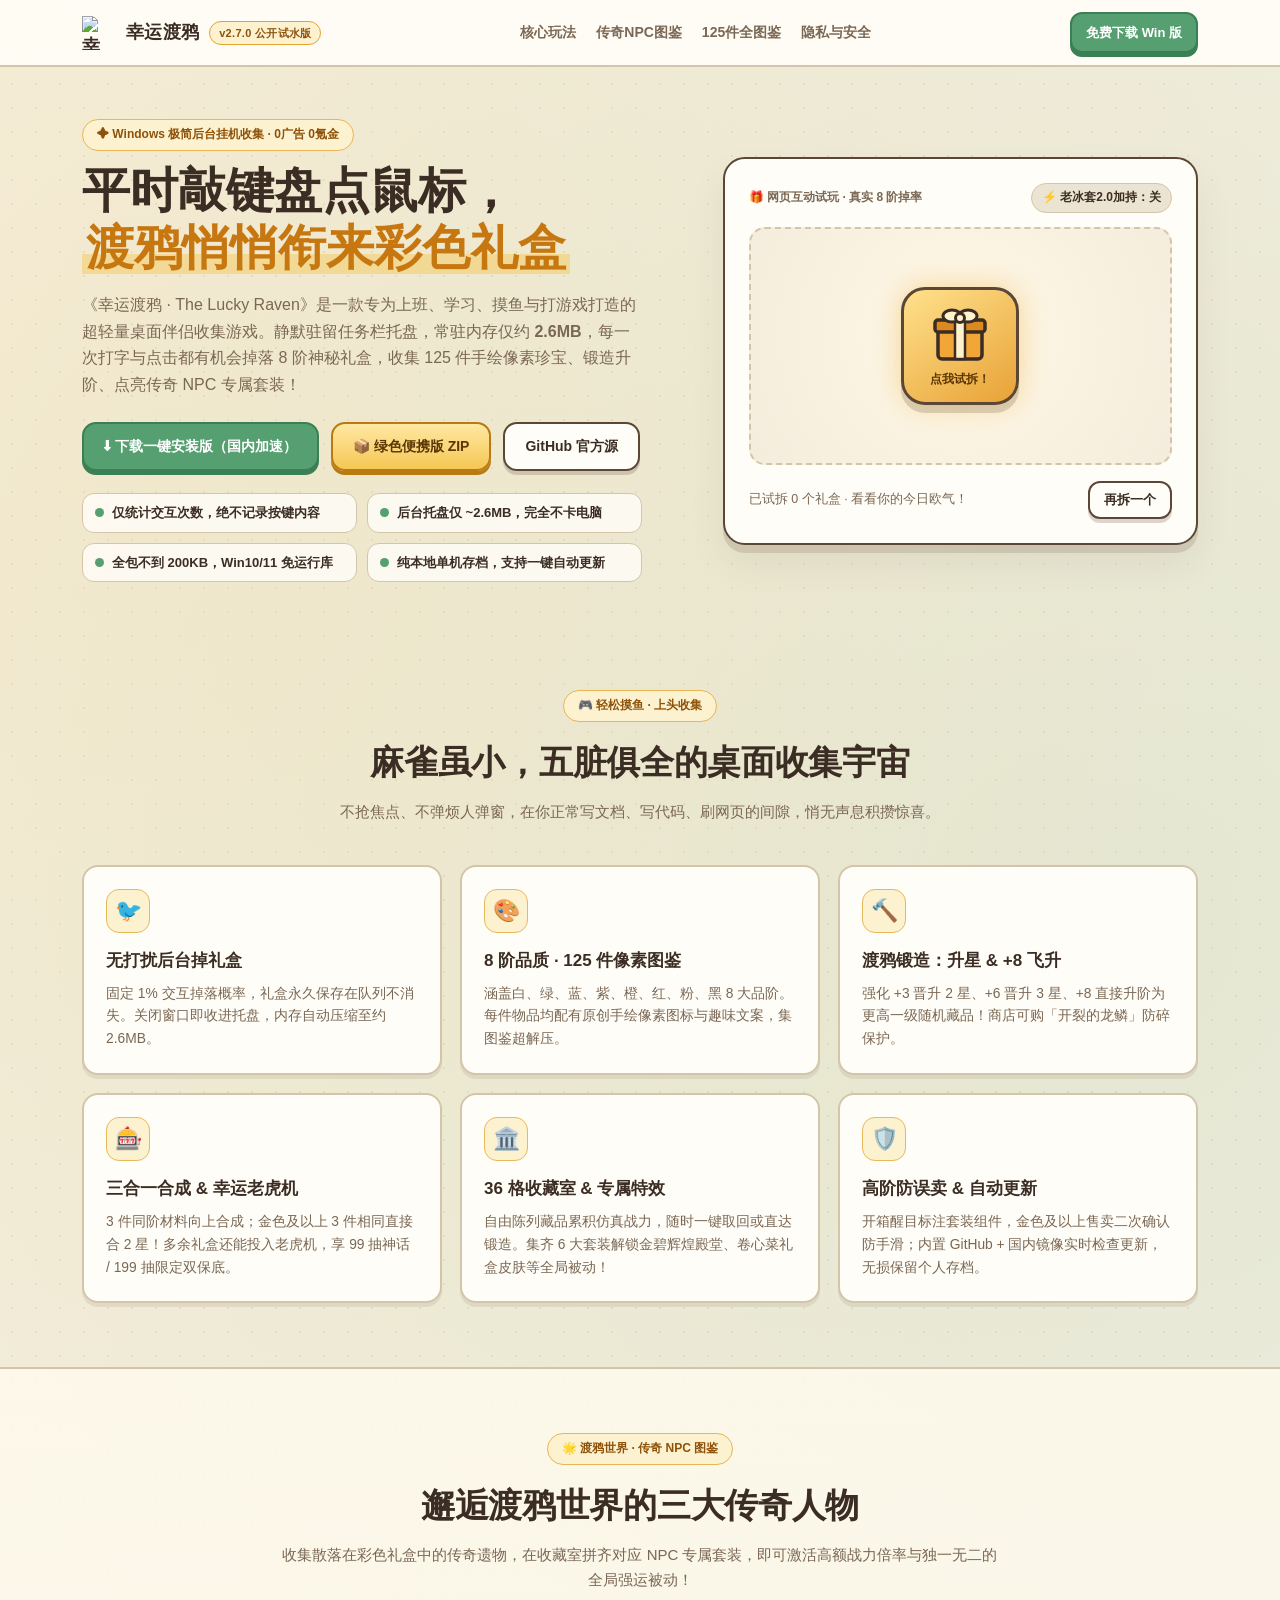
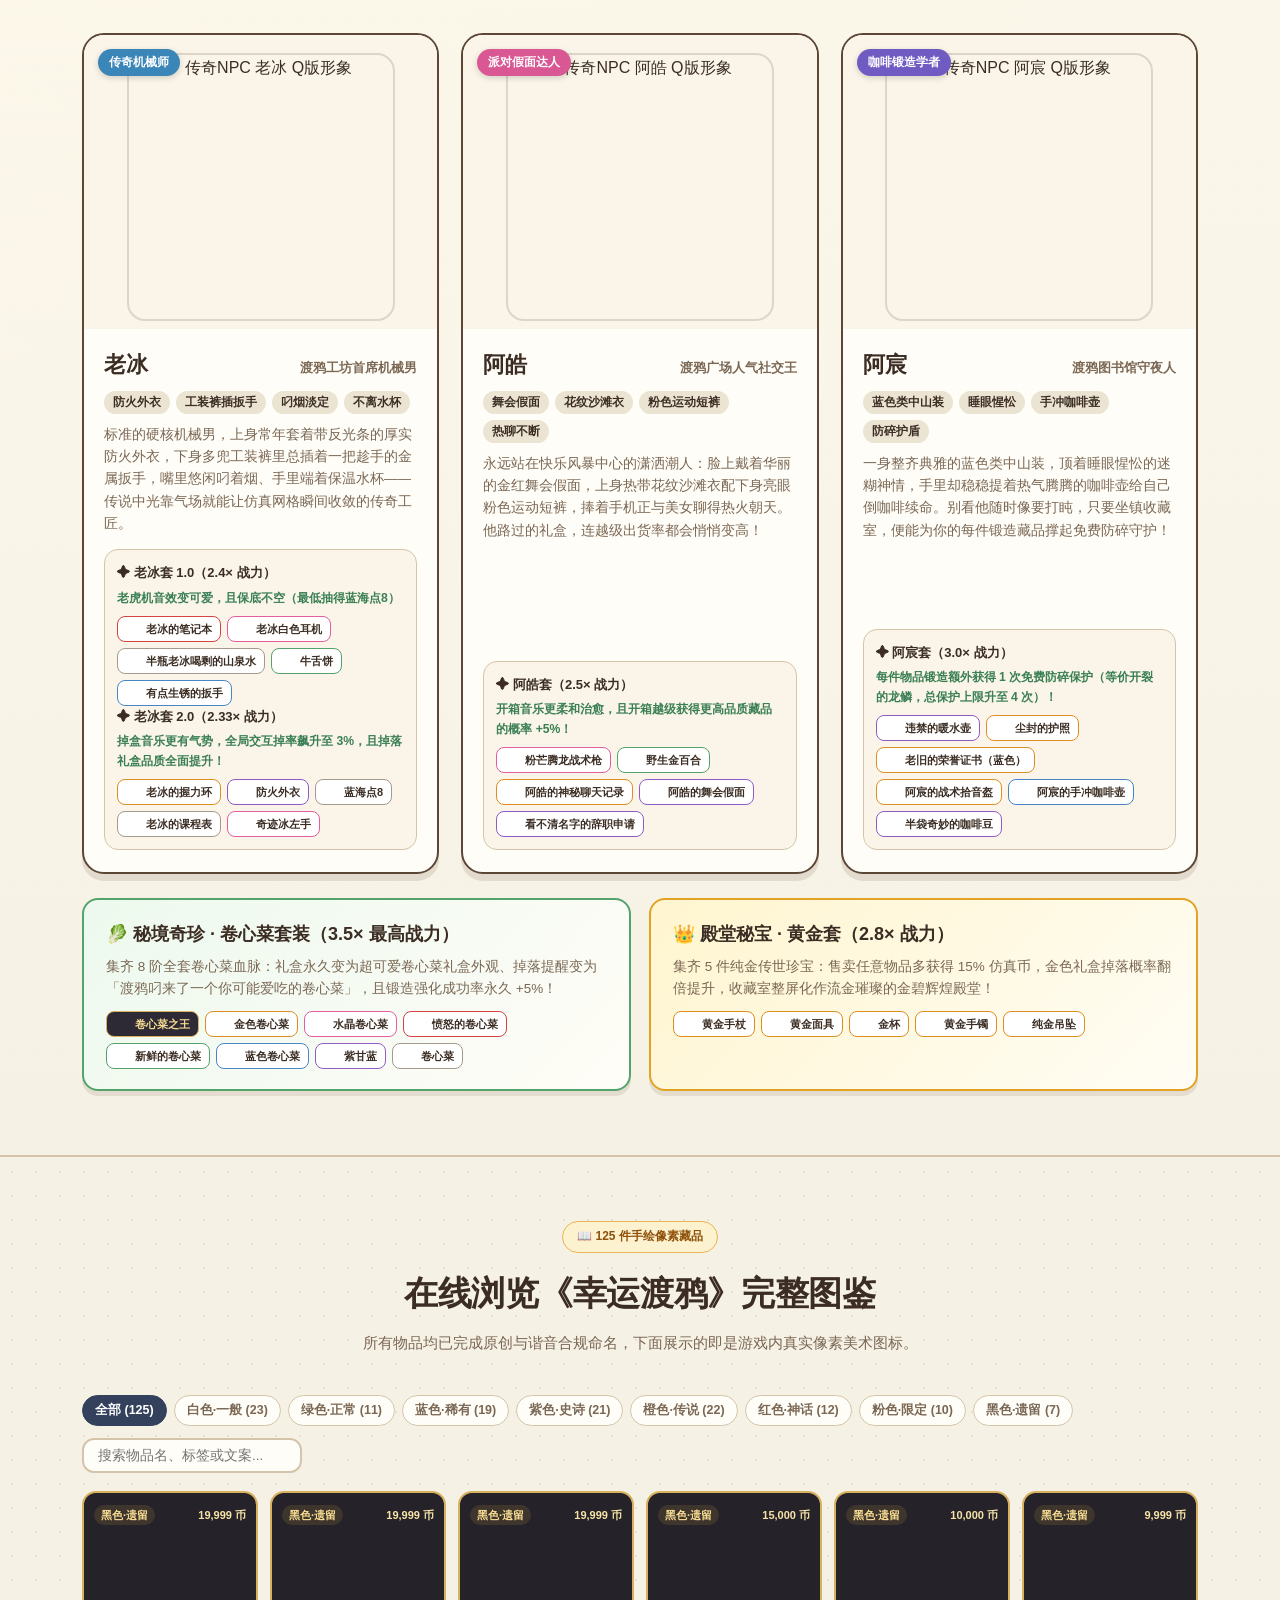
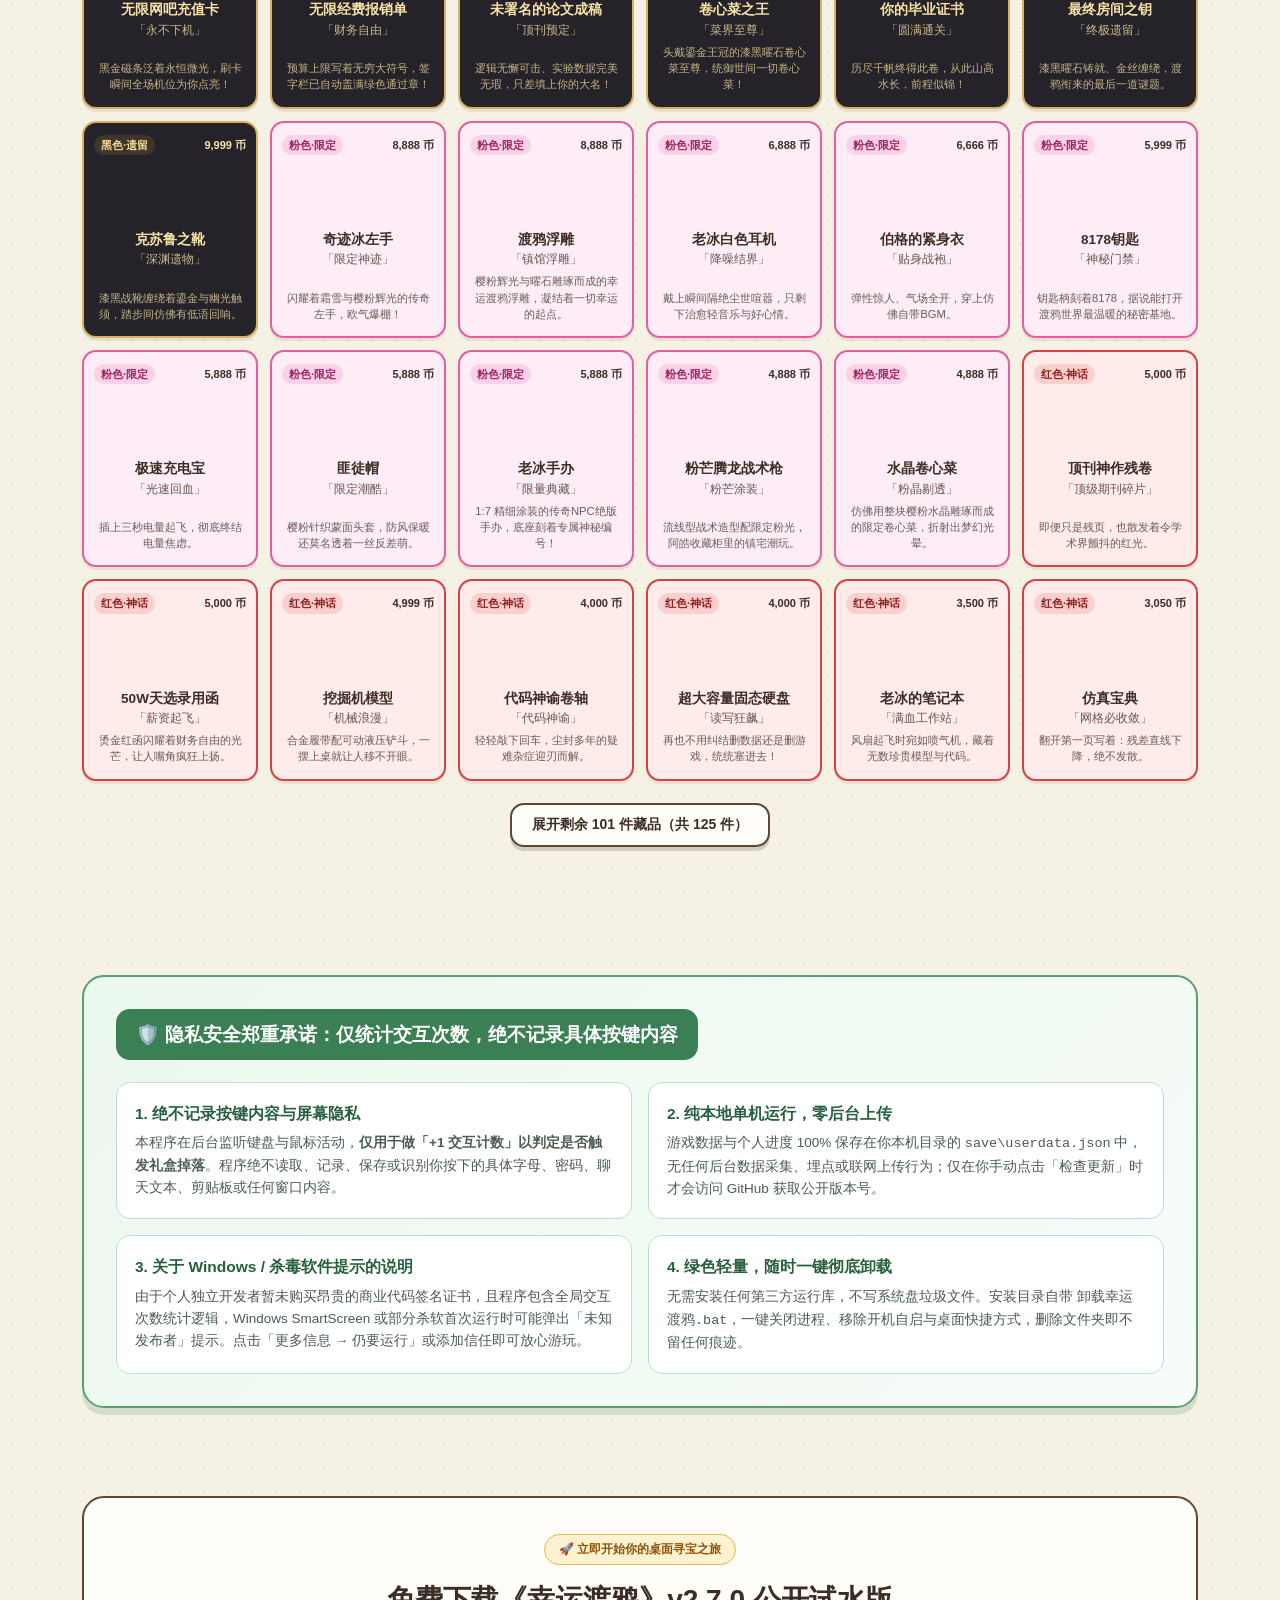
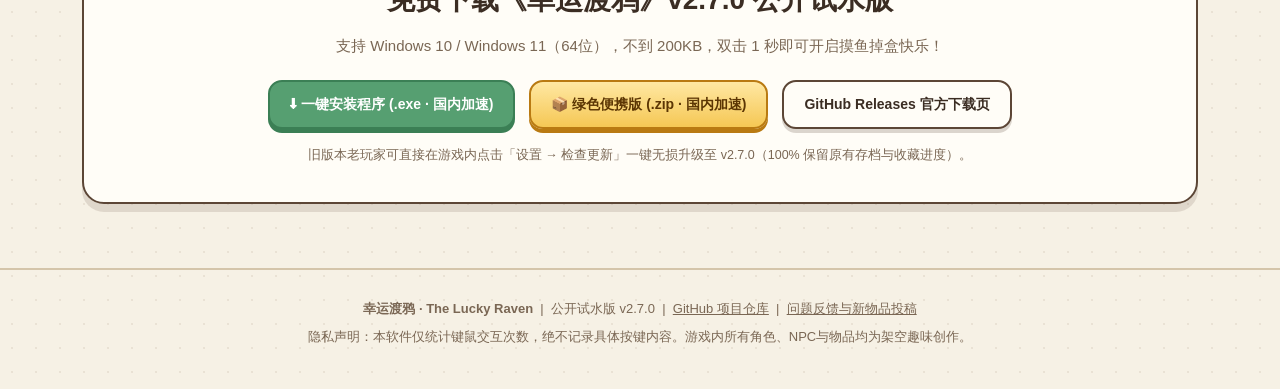
==== docs/index.html @ 8be3b8bc "Add public game website docs/index.html" ====
<!DOCTYPE html>
<html lang="zh-CN">
<head>
  <meta charset="UTF-8" />
  <meta name="viewport" content="width=device-width, initial-scale=1.0" />
  <title>幸运渡鸦 · The Lucky Raven — 超轻量桌面挂机收集游戏</title>
  <meta name="description" content="《幸运渡鸦》是一款常驻内存仅约 2.6MB 的 Windows 桌面挂机收集游戏。敲键盘点鼠标随机掉落 8 阶礼盒，收集 125 件手绘像素珍品与传奇 NPC 套装！仅统计交互次数，绝不记录具体按键内容。" />
  <link rel="icon" type="image/png" href="assets/raven.png" />
  <style>
    :root {
      --bg-canvas: #F6F1E5;
      --bg-sub: #ECE4D2;
      --bg-card: #FFFDF7;
      --wood: #5C4636;
      --soft-border: #D4C5AA;
      --shadow: rgba(92, 70, 54, 0.14);
      --ink: #3B2D23;
      --ink-sub: #7A6754;
      --leaf: #569F71;
      --leaf-dark: #3B7F55;
      --gold: #E4A22E;
      --gold-bg: #FDF2D0;
      --coral: #D96055;
      --raven: #33415C;
      --radius-lg: 22px;
      --radius-md: 16px;
    }

    * { box-sizing: border-box; margin: 0; padding: 0; }
    html { scroll-behavior: smooth; }
    body {
      font-family: "Microsoft YaHei UI", "PingFang SC", "Hiragino Sans GB", -apple-system, BlinkMacSystemFont, sans-serif;
      background-color: var(--bg-canvas);
      background-image:
        radial-gradient(circle at 12% 10%, rgba(244, 198, 92, 0.16), transparent 34%),
        radial-gradient(circle at 88% 18%, rgba(94, 168, 122, 0.12), transparent 36%),
        radial-gradient(rgba(156, 134, 108, 0.14) 1px, transparent 1px);
      background-size: 100% 100%, 100% 100%, 24px 24px;
      color: var(--ink);
      line-height: 1.65;
    }

    a { color: inherit; text-decoration: none; }

    /* 顶部导航栏 */
    .navbar {
      position: sticky;
      top: 0;
      z-index: 100;
      background: rgba(255, 253, 247, 0.92);
      backdrop-filter: blur(10px);
      border-bottom: 2px solid var(--soft-border);
    }
    .nav-inner {
      max-width: 1160px;
      margin: 0 auto;
      padding: 12px 22px;
      display: flex;
      align-items: center;
      justify-content: space-between;
      gap: 16px;
    }
    .brand {
      display: flex;
      align-items: center;
      gap: 10px;
      font-weight: 800;
      font-size: 18px;
      letter-spacing: 0.3px;
    }
    .brand img {
      width: 34px;
      height: 34px;
      image-rendering: pixelated;
    }
    .ver-pill {
      font-size: 11px;
      font-weight: 700;
      background: var(--gold-bg);
      color: #8F520B;
      border: 1.5px solid var(--gold);
      padding: 2px 9px;
      border-radius: 999px;
    }
    .nav-links {
      display: flex;
      align-items: center;
      gap: 20px;
      font-size: 14px;
      font-weight: 700;
      color: var(--ink-sub);
    }
    .nav-links a:hover { color: var(--ink); }
    .btn {
      display: inline-flex;
      align-items: center;
      justify-content: center;
      gap: 8px;
      padding: 11px 20px;
      border-radius: 14px;
      font-weight: 800;
      font-size: 14px;
      border: 2px solid var(--wood);
      background: var(--bg-card);
      color: var(--ink);
      box-shadow: 0 4px 0 rgba(92, 70, 54, 0.22);
      cursor: pointer;
      transition: transform 0.12s ease, box-shadow 0.12s ease, background 0.15s ease;
    }
    .btn:hover { transform: translateY(-1px); }
    .btn:active { transform: translateY(2px); box-shadow: 0 1px 0 rgba(92, 70, 54, 0.22); }
    .btn-primary {
      background: var(--leaf);
      border-color: var(--leaf-dark);
      color: #fff;
      box-shadow: 0 4px 0 var(--leaf-dark);
    }
    .btn-primary:hover { background: #4B9466; }
    .btn-gold {
      background: linear-gradient(180deg, #FFE8A3, #F5C754);
      border-color: #B97A12;
      color: #5C3604;
      box-shadow: 0 4px 0 #B97A12;
    }
    .btn-sm { padding: 8px 14px; font-size: 13px; border-radius: 12px; }

    /* 主容器 */
    .container {
      max-width: 1160px;
      margin: 0 auto;
      padding: 0 22px;
    }
    section { padding: 64px 0; }
    .section-head {
      text-align: center;
      max-width: 720px;
      margin: 0 auto 40px;
    }
    .eyebrow {
      display: inline-flex;
      align-items: center;
      gap: 6px;
      font-size: 12px;
      font-weight: 800;
      padding: 5px 14px;
      border-radius: 999px;
      background: var(--gold-bg);
      color: #8E5109;
      border: 1.5px solid #E8B654;
      margin-bottom: 12px;
    }
    .section-head h2 {
      font-size: clamp(26px, 3.2vw, 34px);
      font-weight: 900;
      letter-spacing: -0.3px;
      margin-bottom: 10px;
    }
    .section-head p {
      font-size: 15px;
      color: var(--ink-sub);
    }

    /* 首屏 Hero */
    .hero {
      padding: 52px 0 44px;
    }
    .hero-grid {
      display: grid;
      grid-template-columns: 1.12fr 0.88fr;
      gap: 36px;
      align-items: center;
    }
    .hero h1 {
      font-size: clamp(32px, 4.4vw, 48px);
      line-height: 1.18;
      font-weight: 900;
      margin-bottom: 16px;
      color: var(--ink);
    }
    .hero h1 .hl {
      color: #C77710;
      background: linear-gradient(transparent 62%, rgba(244, 198, 78, 0.45) 62%);
      padding: 0 4px;
    }
    .hero-desc {
      font-size: 16px;
      color: var(--ink-sub);
      margin-bottom: 24px;
      max-width: 560px;
    }
    .hero-actions {
      display: flex;
      flex-wrap: wrap;
      gap: 12px;
      margin-bottom: 22px;
    }
    .trust-strip {
      display: grid;
      grid-template-columns: repeat(2, minmax(0, 1fr));
      gap: 10px;
      max-width: 560px;
    }
    .trust-item {
      display: flex;
      align-items: center;
      gap: 8px;
      font-size: 13px;
      font-weight: 700;
      color: var(--ink);
      background: rgba(255, 253, 247, 0.85);
      border: 1.5px solid var(--soft-border);
      padding: 8px 12px;
      border-radius: 12px;
    }
    .trust-item .dot {
      width: 9px;
      height: 9px;
      border-radius: 50%;
      background: var(--leaf);
      flex-shrink: 0;
    }

    /* 交互式试拆礼盒演示台 */
    .demo-card {
      background: var(--bg-card);
      border: 2.5px solid var(--wood);
      border-radius: var(--radius-lg);
      padding: 24px;
      box-shadow: 0 8px 0 rgba(92, 70, 54, 0.16), 0 18px 36px rgba(92, 70, 54, 0.08);
      text-align: center;
      position: relative;
      overflow: hidden;
    }
    .demo-top {
      display: flex;
      align-items: center;
      justify-content: space-between;
      gap: 8px;
      margin-bottom: 14px;
      font-size: 12px;
      font-weight: 800;
      color: var(--ink-sub);
    }
    .demo-toggle {
      display: inline-flex;
      align-items: center;
      gap: 6px;
      padding: 4px 10px;
      border-radius: 999px;
      background: var(--bg-sub);
      border: 1.5px solid var(--soft-border);
      cursor: pointer;
      font-size: 12px;
      font-weight: 700;
      color: var(--ink);
      user-select: none;
    }
    .demo-toggle.active {
      background: var(--gold-bg);
      border-color: var(--gold);
      color: #8E5109;
    }
    .box-stage {
      min-height: 238px;
      display: flex;
      flex-direction: column;
      align-items: center;
      justify-content: center;
      padding: 16px 12px;
      border-radius: 16px;
      background: radial-gradient(circle at 50% 45%, #FFF8E6, #F4ECDC);
      border: 2px dashed var(--soft-border);
      margin-bottom: 16px;
      position: relative;
    }
    .gift-btn {
      width: 118px;
      height: 118px;
      border-radius: 24px;
      border: 3px solid var(--wood);
      background: linear-gradient(145deg, #FFE18C, #E8A236);
      box-shadow: 0 8px 0 rgba(92, 70, 54, 0.2), 0 0 28px rgba(242, 174, 54, 0.45);
      cursor: pointer;
      display: flex;
      flex-direction: column;
      align-items: center;
      justify-content: center;
      gap: 4px;
      transition: transform 0.16s ease;
      animation: floaty 2.8s ease-in-out infinite;
    }
    .gift-btn:hover { transform: scale(1.06); }
    .gift-btn.shaking { animation: shake 0.36s ease-in-out; }
    .gift-icon-svg { width: 64px; height: 64px; }
    .gift-hint { font-size: 12px; font-weight: 800; color: #5C3604; }
    @keyframes floaty {
      0%, 100% { transform: translateY(0); }
      50% { transform: translateY(-6px); }
    }
    @keyframes shake {
      0%, 100% { transform: rotate(0deg) scale(1); }
      20% { transform: rotate(-10deg) scale(1.06); }
      40% { transform: rotate(10deg) scale(1.08); }
      60% { transform: rotate(-8deg) scale(1.06); }
      80% { transform: rotate(8deg) scale(1.04); }
    }
    .reveal-box {
      display: none;
      flex-direction: column;
      align-items: center;
      animation: popIn 0.25s ease-out;
    }
    .reveal-box.show { display: flex; }
    @keyframes popIn {
      from { opacity: 0; transform: scale(0.84); }
      to { opacity: 1; transform: scale(1); }
    }
    .sprite-icon {
      width: 64px;
      height: 64px;
      background-image: url("assets/items_sprite.png");
      background-repeat: no-repeat;
      image-rendering: pixelated;
      display: inline-block;
      flex-shrink: 0;
    }
    .reveal-icon-wrap {
      width: 96px;
      height: 96px;
      border-radius: 50%;
      display: flex;
      align-items: center;
      justify-content: center;
      margin: 6px 0 8px;
      border: 2px dashed rgba(92, 70, 54, 0.35);
    }
    .reveal-icon-wrap .sprite-icon { transform: scale(1.22); }
    .rarity-badge {
      display: inline-block;
      font-size: 11px;
      font-weight: 800;
      padding: 2px 10px;
      border-radius: 999px;
      margin-bottom: 4px;
    }
    .reveal-name { font-size: 19px; font-weight: 900; margin-bottom: 2px; }
    .reveal-sub { font-size: 12px; font-weight: 700; color: var(--ink-sub); margin-bottom: 4px; }
    .reveal-flav { font-size: 12.5px; color: var(--ink-sub); max-width: 310px; }
    .reveal-set-tag {
      margin-top: 6px;
      font-size: 11.5px;
      font-weight: 800;
      background: #F2E8FF;
      color: #5C2A9C;
      border: 1px solid #9A63D8;
      padding: 2px 10px;
      border-radius: 999px;
    }
    .demo-foot {
      display: flex;
      align-items: center;
      justify-content: space-between;
      gap: 10px;
      font-size: 12.5px;
      color: var(--ink-sub);
    }

    /* 玩法亮点网格 */
    .features-grid {
      display: grid;
      grid-template-columns: repeat(3, minmax(0, 1fr));
      gap: 18px;
    }
    .feat-card {
      background: var(--bg-card);
      border: 2px solid var(--soft-border);
      border-radius: var(--radius-md);
      padding: 22px;
      box-shadow: 0 4px 0 rgba(92, 70, 54, 0.1);
      transition: transform 0.15s ease, border-color 0.15s ease;
    }
    .feat-card:hover { transform: translateY(-3px); border-color: var(--wood); }
    .feat-ico {
      width: 44px;
      height: 44px;
      border-radius: 13px;
      background: var(--gold-bg);
      border: 1.5px solid #E5B95C;
      display: flex;
      align-items: center;
      justify-content: center;
      font-size: 22px;
      margin-bottom: 14px;
    }
    .feat-card h3 { font-size: 17px; font-weight: 900; margin-bottom: 8px; }
    .feat-card p { font-size: 13.8px; color: var(--ink-sub); }

    /* 传奇 NPC 图鉴展区 */
    .npc-section {
      background: linear-gradient(180deg, rgba(255, 251, 238, 0.8), rgba(246, 241, 229, 0.9));
      border-top: 2px solid var(--soft-border);
      border-bottom: 2px solid var(--soft-border);
    }
    .npc-grid {
      display: grid;
      grid-template-columns: repeat(3, minmax(0, 1fr));
      gap: 22px;
    }
    .npc-card {
      background: var(--bg-card);
      border: 2.5px solid var(--wood);
      border-radius: var(--radius-lg);
      overflow: hidden;
      box-shadow: 0 7px 0 rgba(92, 70, 54, 0.14);
      display: flex;
      flex-direction: column;
      transition: transform 0.18s ease;
    }
    .npc-card:hover { transform: translateY(-4px); }
    .npc-portrait-box {
      background: #FAF5E8;
      padding: 18px 18px 8px;
      position: relative;
      text-align: center;
    }
    .npc-portrait-box img {
      width: 100%;
      max-width: 268px;
      aspect-ratio: 1 / 1;
      object-fit: cover;
      border-radius: 18px;
      border: 2.5px solid rgba(92, 70, 54, 0.18);
      display: block;
      margin: 0 auto;
    }
    .npc-role-badge {
      position: absolute;
      top: 14px;
      left: 14px;
      font-size: 11.5px;
      font-weight: 800;
      padding: 4px 11px;
      border-radius: 999px;
      color: #fff;
      box-shadow: 0 2px 6px rgba(0,0,0,0.16);
    }
    .npc-body {
      padding: 18px 20px 22px;
      display: flex;
      flex-direction: column;
      flex: 1;
    }
    .npc-title-row {
      display: flex;
      align-items: baseline;
      justify-content: space-between;
      gap: 8px;
      margin-bottom: 8px;
    }
    .npc-title-row h3 { font-size: 22px; font-weight: 900; }
    .npc-alias { font-size: 12.5px; font-weight: 800; color: var(--ink-sub); }
    .npc-tags {
      display: flex;
      flex-wrap: wrap;
      gap: 6px;
      margin-bottom: 10px;
    }
    .npc-tag {
      font-size: 11.5px;
      font-weight: 700;
      padding: 2px 9px;
      border-radius: 999px;
      background: var(--bg-sub);
      color: var(--ink);
    }
    .npc-lore {
      font-size: 13.5px;
      color: var(--ink-sub);
      margin-bottom: 14px;
    }
    .npc-set-box {
      margin-top: auto;
      background: #FAF5E8;
      border: 1.5px solid var(--soft-border);
      border-radius: 14px;
      padding: 12px;
    }
    .npc-set-title {
      font-size: 13px;
      font-weight: 900;
      color: var(--ink);
      margin-bottom: 4px;
    }
    .npc-set-bonus {
      font-size: 12.2px;
      color: var(--leaf-dark);
      font-weight: 700;
      margin-bottom: 8px;
    }
    .npc-set-bonus + .npc-set-title {
      margin-top: 10px;
      padding-top: 8px;
      border-top: 1px dashed var(--soft-border);
    }
    .mini-items {
      display: flex;
      flex-wrap: wrap;
      gap: 6px;
    }
    .mini-chip {
      display: inline-flex;
      align-items: center;
      gap: 4px;
      font-size: 11px;
      font-weight: 700;
      padding: 2px 8px 2px 4px;
      border-radius: 8px;
      background: #fff;
      border: 1px solid var(--soft-border);
    }
    .mini-chip .mini-spr {
      width: 20px;
      height: 20px;
      display: inline-block;
      overflow: hidden;
      position: relative;
    }
    .mini-chip .mini-spr .sprite-icon {
      transform: scale(0.3125);
      transform-origin: top left;
    }

    /* 特殊殿堂双套装横幅 */
    .special-sets-grid {
      display: grid;
      grid-template-columns: repeat(2, minmax(0, 1fr));
      gap: 18px;
      margin-top: 24px;
    }
    .special-set-card {
      border-radius: var(--radius-md);
      padding: 20px 22px;
      border: 2px solid;
      box-shadow: 0 5px 0 rgba(92, 70, 54, 0.12);
    }
    .special-cabbage {
      background: linear-gradient(135deg, #EDF9EE, #FFFDF7);
      border-color: #54A26C;
    }
    .special-gold {
      background: linear-gradient(135deg, #FFF5CF, #FFFDF5);
      border-color: #E2A224;
    }
    .special-set-card h3 { font-size: 18px; font-weight: 900; margin-bottom: 6px; }
    .special-set-card p { font-size: 13.5px; color: var(--ink-sub); margin-bottom: 10px; }

    /* 125 件图鉴浏览器 */
    .codex-controls {
      display: flex;
      flex-wrap: wrap;
      align-items: center;
      justify-content: space-between;
      gap: 12px;
      margin-bottom: 18px;
    }
    .filter-pills {
      display: flex;
      flex-wrap: wrap;
      gap: 7px;
    }
    .pill-btn {
      font-family: inherit;
      font-size: 12.5px;
      font-weight: 800;
      padding: 6px 12px;
      border-radius: 999px;
      border: 1.5px solid var(--soft-border);
      background: var(--bg-card);
      color: var(--ink-sub);
      cursor: pointer;
      transition: all 0.12s ease;
    }
    .pill-btn:hover { border-color: var(--wood); color: var(--ink); }
    .pill-btn.active {
      background: var(--raven);
      border-color: var(--raven);
      color: #fff;
    }
    .search-input {
      font-family: inherit;
      padding: 8px 14px;
      border-radius: 12px;
      border: 2px solid var(--soft-border);
      background: var(--bg-card);
      color: var(--ink);
      font-size: 13.5px;
      min-width: 220px;
      outline: none;
    }
    .search-input:focus { border-color: var(--wood); }
    .codex-grid {
      display: grid;
      grid-template-columns: repeat(auto-fill, minmax(172px, 1fr));
      gap: 12px;
    }
    .item-card {
      border-radius: 14px;
      padding: 12px 10px 14px;
      border: 2px solid var(--soft-border);
      text-align: center;
      display: flex;
      flex-direction: column;
      align-items: center;
      box-shadow: 0 3px 0 rgba(92, 70, 54, 0.1);
      transition: transform 0.14s ease;
    }
    .item-card:hover { transform: translateY(-2px); }
    .item-card .top-meta {
      width: 100%;
      display: flex;
      justify-content: space-between;
      align-items: center;
      font-size: 11px;
      font-weight: 800;
      margin-bottom: 6px;
    }
    .item-card .it-name {
      font-size: 13.5px;
      font-weight: 900;
      margin: 6px 0 2px;
      line-height: 1.3;
    }
    .item-card .it-sub {
      font-size: 11.5px;
      opacity: 0.78;
      margin-bottom: 4px;
    }
    .item-card .it-flav {
      font-size: 11.2px;
      opacity: 0.76;
      line-height: 1.45;
      margin-top: auto;
    }
    .codex-more-wrap { text-align: center; margin-top: 22px; }

    /* 隐私安全透明声明卡片 */
    .privacy-banner {
      background: linear-gradient(135deg, #EBF8EE, #F7FCF8);
      border: 2.5px solid var(--leaf);
      border-radius: var(--radius-lg);
      padding: 32px;
      box-shadow: 0 7px 0 rgba(59, 127, 85, 0.18);
    }
    .privacy-pledge {
      display: inline-flex;
      align-items: center;
      gap: 10px;
      background: var(--leaf-dark);
      color: #fff;
      padding: 10px 20px;
      border-radius: 14px;
      font-size: clamp(15px, 2vw, 19px);
      font-weight: 900;
      margin-bottom: 22px;
    }
    .privacy-grid {
      display: grid;
      grid-template-columns: repeat(2, minmax(0, 1fr));
      gap: 16px;
    }
    .privacy-card {
      background: #fff;
      border: 1.5px solid #BFE0C8;
      border-radius: 14px;
      padding: 18px;
    }
    .privacy-card h4 {
      font-size: 15.5px;
      font-weight: 900;
      color: #26603C;
      margin-bottom: 6px;
    }
    .privacy-card p { font-size: 13.5px; color: #4A5D50; }

    /* 下载与页脚 */
    .download-box {
      background: var(--bg-card);
      border: 2.5px solid var(--wood);
      border-radius: var(--radius-lg);
      padding: 36px 28px;
      text-align: center;
      box-shadow: 0 8px 0 rgba(92, 70, 54, 0.15);
    }
    .download-box h2 { font-size: 28px; font-weight: 900; margin-bottom: 10px; }
    .download-box p { color: var(--ink-sub); margin-bottom: 22px; font-size: 15px; }
    .dl-btns { display: flex; flex-wrap: wrap; justify-content: center; gap: 14px; margin-bottom: 16px; }
    .dl-note { font-size: 12.5px; color: var(--ink-sub); }

    footer {
      border-top: 2px solid var(--soft-border);
      padding: 28px 0 42px;
      text-align: center;
      color: var(--ink-sub);
      font-size: 13px;
    }
    footer a { text-decoration: underline; }

    @media (max-width: 920px) {
      .hero-grid, .features-grid, .npc-grid, .special-sets-grid, .privacy-grid {
        grid-template-columns: 1fr;
      }
      .nav-links { display: none; }
    }
  </style>
</head>
<body>

  <!-- 顶部导航 -->
  <header class="navbar">
    <div class="nav-inner">
      <a href="#top" class="brand">
        <img src="assets/raven.png" alt="幸运渡鸦图标" />
        <span>幸运渡鸦</span>
        <span class="ver-pill">v2.7.0 公开试水版</span>
      </a>
      <nav class="nav-links">
        <a href="#features">核心玩法</a>
        <a href="#npcs">传奇NPC图鉴</a>
        <a href="#codex">125件全图鉴</a>
        <a href="#privacy">隐私与安全</a>
      </nav>
      <a href="#download" class="btn btn-primary btn-sm">免费下载 Win 版</a>
    </div>
  </header>

  <!-- 首屏 Hero + 在线试拆礼盒 -->
  <section id="top" class="hero">
    <div class="container hero-grid">
      <div>
        <div class="eyebrow">✦ Windows 极简后台挂机收集 · 0广告 0氪金</div>
        <h1>平时敲键盘点鼠标，<br><span class="hl">渡鸦悄悄衔来彩色礼盒</span></h1>
        <p class="hero-desc">
          《幸运渡鸦 · The Lucky Raven》是一款专为上班、学习、摸鱼与打游戏打造的超轻量桌面伴侣收集游戏。静默驻留任务栏托盘，常驻内存仅约 <strong>2.6MB</strong>，每一次打字与点击都有机会掉落 8 阶神秘礼盒，收集 125 件手绘像素珍宝、锻造升阶、点亮传奇 NPC 专属套装！
        </p>
        <div class="hero-actions">
          <a class="btn btn-primary" href="https://ghfast.top/https://github.com/rui36122-sketch/TheLuckyRaven/releases/download/v2.7.0/TheLuckyRaven_Setup.exe">
            ⬇ 下载一键安装版（国内加速）
          </a>
          <a class="btn btn-gold" href="https://ghfast.top/https://github.com/rui36122-sketch/TheLuckyRaven/releases/download/v2.7.0/TheLuckyRaven_Update.zip">
            📦 绿色便携版 ZIP
          </a>
          <a class="btn" href="https://github.com/rui36122-sketch/TheLuckyRaven/releases/latest" target="_blank" rel="noopener">
            GitHub 官方源
          </a>
        </div>
        <div class="trust-strip">
          <div class="trust-item"><span class="dot"></span>仅统计交互次数，绝不记录按键内容</div>
          <div class="trust-item"><span class="dot"></span>后台托盘仅 ~2.6MB，完全不卡电脑</div>
          <div class="trust-item"><span class="dot"></span>全包不到 200KB，Win10/11 免运行库</div>
          <div class="trust-item"><span class="dot"></span>纯本地单机存档，支持一键自动更新</div>
        </div>
      </div>

      <!-- 互动演示：在线试拆渡鸦礼盒 -->
      <div class="demo-card">
        <div class="demo-top">
          <span>🎁 网页互动试玩 · 真实 8 阶掉率</span>
          <span id="lbBoostToggle" class="demo-toggle" title="体验老冰套2.0的礼盒品质提升加持">
            ⚡ 老冰套2.0加持：关
          </span>
        </div>
        <div class="box-stage">
          <button id="giftBtn" class="gift-btn" type="button" aria-label="点击试拆渡鸦礼盒">
            <svg class="gift-icon-svg" viewBox="0 0 64 64" fill="none">
              <rect x="10" y="26" width="44" height="30" rx="4" fill="#F2A638" stroke="#3B2D23" stroke-width="3.5"/>
              <rect x="7" y="17" width="50" height="12" rx="3" fill="#DC8A1E" stroke="#3B2D23" stroke-width="3.5"/>
              <rect x="27" y="17" width="10" height="39" fill="#FFF3CD" stroke="#3B2D23" stroke-width="2.5"/>
              <ellipse cx="24" cy="13" rx="9" ry="6" fill="#FFF3CD" stroke="#3B2D23" stroke-width="3"/>
              <ellipse cx="40" cy="13" rx="9" ry="6" fill="#FFF3CD" stroke="#3B2D23" stroke-width="3"/>
              <circle cx="32" cy="15" r="4.5" fill="#FFF3CD" stroke="#3B2D23" stroke-width="3"/>
            </svg>
            <span class="gift-hint">点我试拆！</span>
          </button>

          <div id="revealBox" class="reveal-box">
            <span id="revBadge" class="rarity-badge">橙色 · 传说</span>
            <div id="revIconWrap" class="reveal-icon-wrap">
              <span id="revSprite" class="sprite-icon"></span>
            </div>
            <div id="revName" class="reveal-name">渡鸦浮雕</div>
            <div id="revSub" class="reveal-sub">「镇馆浮雕」 · 估值 8,888 仿真币</div>
            <div id="revFlav" class="reveal-flav">樱粉辉光与曜石雕琢而成的幸运渡鸦浮雕。</div>
            <div id="revSetTag" class="reveal-set-tag" style="display:none;"></div>
          </div>
        </div>
        <div class="demo-foot">
          <span id="demoCounter">已试拆 0 个礼盒 · 看看你的今日欧气！</span>
          <button id="againBtn" class="btn btn-sm" type="button">再拆一个</button>
        </div>
      </div>
    </div>
  </section>

  <!-- 核心玩法亮点 -->
  <section id="features">
    <div class="container">
      <div class="section-head">
        <div class="eyebrow">🎮 轻松摸鱼 · 上头收集</div>
        <h2>麻雀虽小，五脏俱全的桌面收集宇宙</h2>
        <p>不抢焦点、不弹烦人弹窗，在你正常写文档、写代码、刷网页的间隙，悄无声息积攒惊喜。</p>
      </div>
      <div class="features-grid">
        <div class="feat-card">
          <div class="feat-ico">🐦</div>
          <h3>无打扰后台掉礼盒</h3>
          <p>固定 1% 交互掉落概率，礼盒永久保存在队列不消失。关闭窗口即收进托盘，内存自动压缩至约 2.6MB。</p>
        </div>
        <div class="feat-card">
          <div class="feat-ico">🎨</div>
          <h3>8 阶品质 · 125 件像素图鉴</h3>
          <p>涵盖白、绿、蓝、紫、橙、红、粉、黑 8 大品阶。每件物品均配有原创手绘像素图标与趣味文案，集图鉴超解压。</p>
        </div>
        <div class="feat-card">
          <div class="feat-ico">🔨</div>
          <h3>渡鸦锻造：升星 & +8 飞升</h3>
          <p>强化 +3 晋升 2 星、+6 晋升 3 星、+8 直接升阶为更高一级随机藏品！商店可购「开裂的龙鳞」防碎保护。</p>
        </div>
        <div class="feat-card">
          <div class="feat-ico">🎰</div>
          <h3>三合一合成 & 幸运老虎机</h3>
          <p>3 件同阶材料向上合成；金色及以上 3 件相同直接合 2 星！多余礼盒还能投入老虎机，享 99 抽神话 / 199 抽限定双保底。</p>
        </div>
        <div class="feat-card">
          <div class="feat-ico">🏛️</div>
          <h3>36 格收藏室 & 专属特效</h3>
          <p>自由陈列藏品累积仿真战力，随时一键取回或直达锻造。集齐 6 大套装解锁金碧辉煌殿堂、卷心菜礼盒皮肤等全局被动！</p>
        </div>
        <div class="feat-card">
          <div class="feat-ico">🛡️</div>
          <h3>高阶防误卖 & 自动更新</h3>
          <p>开箱醒目标注套装组件，金色及以上售卖二次确认防手滑；内置 GitHub + 国内镜像实时检查更新，无损保留个人存档。</p>
        </div>
      </div>
    </div>
  </section>

  <!-- 渡鸦世界的传奇 NPC 图鉴 -->
  <section id="npcs" class="npc-section">
    <div class="container">
      <div class="section-head">
        <div class="eyebrow">🌟 渡鸦世界 · 传奇 NPC 图鉴</div>
        <h2>邂逅渡鸦世界的三大传奇人物</h2>
        <p>收集散落在彩色礼盒中的传奇遗物，在收藏室拼齐对应 NPC 专属套装，即可激活高额战力倍率与独一无二的全局强运被动！</p>
      </div>

      <div class="npc-grid">
        <!-- NPC 1：老冰 -->
        <article class="npc-card">
          <div class="npc-portrait-box">
            <span class="npc-role-badge" style="background:#3B86B8;">传奇机械师</span>
            <img src="assets/npc_laobing.jpg" alt="传奇NPC 老冰 Q版形象" loading="lazy" />
          </div>
          <div class="npc-body">
            <div class="npc-title-row">
              <h3>老冰</h3>
              <span class="npc-alias">渡鸦工坊首席机械男</span>
            </div>
            <div class="npc-tags">
              <span class="npc-tag">防火外衣</span>
              <span class="npc-tag">工装裤插扳手</span>
              <span class="npc-tag">叼烟淡定</span>
              <span class="npc-tag">不离水杯</span>
            </div>
            <p class="npc-lore">
              标准的硬核机械男，上身常年套着带反光条的厚实防火外衣，下身多兜工装裤里总插着一把趁手的金属扳手，嘴里悠闲叼着烟、手里端着保温水杯——传说中光靠气场就能让仿真网格瞬间收敛的传奇工匠。
            </p>
            <div class="npc-set-box">
              <div class="npc-set-title">✦ 老冰套 1.0（2.4× 战力）</div>
              <div class="npc-set-bonus">老虎机音效变可爱，且保底不空（最低抽得蓝海点8）</div>
              <div class="mini-items" data-set="laobing_1"></div>

              <div class="npc-set-title">✦ 老冰套 2.0（2.33× 战力）</div>
              <div class="npc-set-bonus">掉盒音乐更有气势，全局交互掉率飙升至 3%，且掉落礼盒品质全面提升！</div>
              <div class="mini-items" data-set="laobing_2"></div>
            </div>
          </div>
        </article>

        <!-- NPC 2：阿皓 -->
        <article class="npc-card">
          <div class="npc-portrait-box">
            <span class="npc-role-badge" style="background:#D95894;">派对假面达人</span>
            <img src="assets/npc_ahao.jpg" alt="传奇NPC 阿皓 Q版形象" loading="lazy" />
          </div>
          <div class="npc-body">
            <div class="npc-title-row">
              <h3>阿皓</h3>
              <span class="npc-alias">渡鸦广场人气社交王</span>
            </div>
            <div class="npc-tags">
              <span class="npc-tag">舞会假面</span>
              <span class="npc-tag">花纹沙滩衣</span>
              <span class="npc-tag">粉色运动短裤</span>
              <span class="npc-tag">热聊不断</span>
            </div>
            <p class="npc-lore">
              永远站在快乐风暴中心的潇洒潮人：脸上戴着华丽的金红舞会假面，上身热带花纹沙滩衣配下身亮眼粉色运动短裤，捧着手机正与美女聊得热火朝天。他路过的礼盒，连越级出货率都会悄悄变高！
            </p>
            <div class="npc-set-box">
              <div class="npc-set-title">✦ 阿皓套（2.5× 战力）</div>
              <div class="npc-set-bonus">开箱音乐更柔和治愈，且开箱越级获得更高品质藏品的概率 +5%！</div>
              <div class="mini-items" data-set="hao_set"></div>
            </div>
          </div>
        </article>

        <!-- NPC 3：阿宸 -->
        <article class="npc-card">
          <div class="npc-portrait-box">
            <span class="npc-role-badge" style="background:#6F5BC2;">咖啡锻造学者</span>
            <img src="assets/npc_achen.jpg" alt="传奇NPC 阿宸 Q版形象" loading="lazy" />
          </div>
          <div class="npc-body">
            <div class="npc-title-row">
              <h3>阿宸</h3>
              <span class="npc-alias">渡鸦图书馆守夜人</span>
            </div>
            <div class="npc-tags">
              <span class="npc-tag">蓝色类中山装</span>
              <span class="npc-tag">睡眼惺忪</span>
              <span class="npc-tag">手冲咖啡壶</span>
              <span class="npc-tag">防碎护盾</span>
            </div>
            <p class="npc-lore">
              一身整齐典雅的蓝色类中山装，顶着睡眼惺忪的迷糊神情，手里却稳稳提着热气腾腾的咖啡壶给自己倒咖啡续命。别看他随时像要打盹，只要坐镇收藏室，便能为你的每件锻造藏品撑起免费防碎守护！
            </p>
            <div class="npc-set-box">
              <div class="npc-set-title">✦ 阿宸套（3.0× 战力）</div>
              <div class="npc-set-bonus">每件物品锻造额外获得 1 次免费防碎保护（等价开裂的龙鳞，总保护上限升至 4 次）！</div>
              <div class="mini-items" data-set="chen_set"></div>
            </div>
          </div>
        </article>
      </div>

      <!-- 另外两大主题套装展示 -->
      <div class="special-sets-grid">
        <div class="special-set-card special-cabbage">
          <h3>🥬 秘境奇珍 · 卷心菜套装（3.5× 最高战力）</h3>
          <p>集齐 8 阶全套卷心菜血脉：礼盒永久变为超可爱卷心菜礼盒外观、掉落提醒变为「渡鸦叼来了一个你可能爱吃的卷心菜」，且锻造强化成功率永久 +5%！</p>
          <div class="mini-items" data-set="cabbage_set"></div>
        </div>
        <div class="special-set-card special-gold">
          <h3>👑 殿堂秘宝 · 黄金套（2.8× 战力）</h3>
          <p>集齐 5 件纯金传世珍宝：售卖任意物品多获得 15% 仿真币，金色礼盒掉落概率翻倍提升，收藏室整屏化作流金璀璨的金碧辉煌殿堂！</p>
          <div class="mini-items" data-set="gold_set"></div>
        </div>
      </div>
    </div>
  </section>

  <!-- 125 件全图鉴预览 -->
  <section id="codex">
    <div class="container">
      <div class="section-head">
        <div class="eyebrow">📖 125 件手绘像素藏品</div>
        <h2>在线浏览《幸运渡鸦》完整图鉴</h2>
        <p>所有物品均已完成原创与谐音合规命名，下面展示的即是游戏内真实像素美术图标。</p>
      </div>

      <div class="codex-controls">
        <div id="filterPills" class="filter-pills"></div>
        <input id="codexSearch" class="search-input" type="search" placeholder="搜索物品名、标签或文案..." />
      </div>

      <div id="codexGrid" class="codex-grid"></div>
      <div class="codex-more-wrap">
        <button id="toggleMoreBtn" class="btn" type="button">展开全部图鉴</button>
      </div>
    </div>
  </section>

  <!-- 隐私与安全透明声明 -->
  <section id="privacy">
    <div class="container">
      <div class="privacy-banner">
        <div class="privacy-pledge">
          🛡️ 隐私安全郑重承诺：仅统计交互次数，绝不记录具体按键内容
        </div>
        <div class="privacy-grid">
          <div class="privacy-card">
            <h4>1. 绝不记录按键内容与屏幕隐私</h4>
            <p>
              本程序在后台监听键盘与鼠标活动，<strong>仅用于做「+1 交互计数」以判定是否触发礼盒掉落</strong>。程序绝不读取、记录、保存或识别你按下的具体字母、密码、聊天文本、剪贴板或任何窗口内容。
            </p>
          </div>
          <div class="privacy-card">
            <h4>2. 纯本地单机运行，零后台上传</h4>
            <p>
              游戏数据与个人进度 100% 保存在你本机目录的 <code>save\userdata.json</code> 中，无任何后台数据采集、埋点或联网上传行为；仅在你手动点击「检查更新」时才会访问 GitHub 获取公开版本号。
            </p>
          </div>
          <div class="privacy-card">
            <h4>3. 关于 Windows / 杀毒软件提示的说明</h4>
            <p>
              由于个人独立开发者暂未购买昂贵的商业代码签名证书，且程序包含全局交互次数统计逻辑，Windows SmartScreen 或部分杀软首次运行时可能弹出「未知发布者」提示。点击「更多信息 → 仍要运行」或添加信任即可放心游玩。
            </p>
          </div>
          <div class="privacy-card">
            <h4>4. 绿色轻量，随时一键彻底卸载</h4>
            <p>
              无需安装任何第三方运行库，不写系统盘垃圾文件。安装目录自带 <code>卸载幸运渡鸦.bat</code>，一键关闭进程、移除开机自启与桌面快捷方式，删除文件夹即不留任何痕迹。
            </p>
          </div>
        </div>
      </div>
    </div>
  </section>

  <!-- 底部下载号召 -->
  <section id="download" style="padding-top: 24px;">
    <div class="container">
      <div class="download-box">
        <div class="eyebrow">🚀 立即开始你的桌面寻宝之旅</div>
        <h2>免费下载《幸运渡鸦》v2.7.0 公开试水版</h2>
        <p>支持 Windows 10 / Windows 11（64位），不到 200KB，双击 1 秒即可开启摸鱼掉盒快乐！</p>
        <div class="dl-btns">
          <a class="btn btn-primary" href="https://ghfast.top/https://github.com/rui36122-sketch/TheLuckyRaven/releases/download/v2.7.0/TheLuckyRaven_Setup.exe">
            ⬇ 一键安装程序 (.exe · 国内加速)
          </a>
          <a class="btn btn-gold" href="https://ghfast.top/https://github.com/rui36122-sketch/TheLuckyRaven/releases/download/v2.7.0/TheLuckyRaven_Update.zip">
            📦 绿色便携版 (.zip · 国内加速)
          </a>
          <a class="btn" href="https://github.com/rui36122-sketch/TheLuckyRaven/releases/latest" target="_blank" rel="noopener">
            GitHub Releases 官方下载页
          </a>
        </div>
        <div class="dl-note">
          旧版本老玩家可直接在游戏内点击「设置 → 检查更新」一键无损升级至 v2.7.0（100% 保留原有存档与收藏进度）。
        </div>
      </div>
    </div>
  </section>

  <footer>
    <div class="container">
      <p><strong>幸运渡鸦 · The Lucky Raven</strong> &nbsp;|&nbsp; 公开试水版 v2.7.0 &nbsp;|&nbsp;
        <a href="https://github.com/rui36122-sketch/TheLuckyRaven" target="_blank" rel="noopener">GitHub 项目仓库</a> &nbsp;|&nbsp;
        <a href="https://github.com/rui36122-sketch/TheLuckyRaven/issues" target="_blank" rel="noopener">问题反馈与新物品投稿</a>
      </p>
      <p style="margin-top:6px;">隐私声明：本软件仅统计键鼠交互次数，绝不记录具体按键内容。游戏内所有角色、NPC与物品均为架空趣味创作。</p>
    </div>
  </footer>

  <script>
    const RARITIES = {
      White:  { name: "白色·一般", weight: 48.5, bg: "#FAF8F3", bd: "#A49A8D", tagBg: "#E8E3D9", tagFg: "#5F564C", dark: false },
      Green:  { name: "绿色·正常", weight: 27.5, bg: "#EDF8EE", bd: "#54A26C", tagBg: "#D4EFDA", tagFg: "#28683E", dark: false },
      Blue:   { name: "蓝色·稀有", weight: 13.5, bg: "#EAF4FD", bd: "#4886C6", tagBg: "#D1E5F8", tagFg: "#23558E", dark: false },
      Purple: { name: "紫色·史诗", weight: 6.3,  bg: "#F5EDFD", bd: "#8F5CC6", tagBg: "#E4D3F7", tagFg: "#5C308E", dark: false },
      Gold:   { name: "橙色·传说", weight: 3.0,  bg: "#FEF4DF", bd: "#DE8E22", tagBg: "#FBE2AE", tagFg: "#94540A", dark: false },
      Red:    { name: "红色·神话", weight: 1.12, bg: "#FEEBEA", bd: "#D44242", tagBg: "#F9D0CE", tagFg: "#921E1E", dark: false },
      Pink:   { name: "粉色·限定", weight: 0.06, bg: "#FEECF6", bd: "#E25E9E", tagBg: "#FAD2E7", tagFg: "#9C2462", dark: false },
      Black:  { name: "黑色·遗留", weight: 0.02, bg: "#25222A", bd: "#D8B15E", tagBg: "#3E362C", tagFg: "#F7DB92", dark: true }
    };
    const RARITY_ORDER = ["White", "Green", "Blue", "Purple", "Gold", "Red", "Pink", "Black"];

    const ROLE_SETS = {
      laobing_1:   { name: "传奇NPC · 老冰套 1.0", items: ["r_11", "k_07", "w_07", "g_06", "b_10"] },
      laobing_2:   { name: "传奇NPC · 老冰套 2.0", items: ["o_02", "p_05", "w_01", "w_10", "k_01"] },
      hao_set:     { name: "传奇NPC · 阿皓套",     items: ["k_02", "g_01", "o_06", "p_12", "p_16"] },
      chen_set:    { name: "传奇NPC · 阿宸套",     items: ["p_06", "o_12", "o_11", "o_10", "b_11", "p_17"] },
      cabbage_set: { name: "秘境奇珍 · 卷心菜套装", items: ["d_07", "o_14", "k_08", "r_12", "g_11", "b_19", "p_19", "w_18"] },
      gold_set:    { name: "殿堂秘宝 · 黄金套",     items: ["o_18", "o_19", "o_20", "o_21", "o_22"] }
    };

    const CATALOG = [{"id":"w_01","name":"蓝海点8","r":"White","p":2,"sub":"经典白蓝盒","flav":"据说刚好够渡鸦工坊的老冰撑过一次深夜调试。","tag":"日常","c":0,"row":0},{"id":"w_02","name":"破损鼠标","r":"White","p":5,"sub":"左键偶发双击","flav":"滚轮发出悲鸣，但依然能勉强点完弹窗。","tag":"数码","c":1,"row":0},{"id":"w_03","name":"华维M99概念机","r":"White","p":9,"sub":"时空穿越机型","flav":"背面排满夸张摄像头，但贴膜已经翘边。","tag":"数码","c":2,"row":0},{"id":"w_04","name":"永乐大典残页","r":"White","p":8,"sub":"边角泛黄","flav":"上面写着一行神秘古训，似乎与排版有关。","tag":"学术","c":3,"row":0},{"id":"w_05","name":"一沓A4纸","r":"White","p":3,"sub":"草稿与报错","flav":"一半是公式推导，一半是无聊画的小涂鸦。","tag":"办公","c":4,"row":0},{"id":"w_06","name":"颈椎靠垫","r":"White","p":6,"sub":"工位续命件","flav":"被压得微微扁平，却守护过无数个清晨。","tag":"日常","c":5,"row":0},{"id":"w_07","name":"半瓶老冰喝剩的山泉水","r":"White","p":3,"sub":"有点甜？","flav":"没人敢确定它是今天还是上周开封的。","tag":"饮食","c":6,"row":0},{"id":"w_08","name":"纸杯","r":"White","p":5,"sub":"微温","flav":"杯壁留着淡淡茶渍，偶尔也会用来装螺丝。","tag":"饮食","c":7,"row":0},{"id":"w_09","name":"面包包装袋","r":"White","p":6,"sub":"残留面包屑","flav":"上面还残留着早八赶路时的焦糖香气。","tag":"饮食","c":8,"row":0},{"id":"w_10","name":"老冰的课程表","r":"White","p":9,"sub":"划满红叉","flav":"满课的日子里，连铅笔字迹都透着绝望。","tag":"学术","c":9,"row":0},{"id":"w_11","name":"手机支架","r":"White","p":10,"sub":"摸鱼搭档","flav":"角度刚好可以一边跑仿真一边瞄一眼消息。","tag":"数码","c":10,"row":0},{"id":"w_12","name":"一块抹布","r":"White","p":3,"sub":"微潮略旧","flav":"擦过实验台、擦过水渍，默默承受了太多。","tag":"日常","c":11,"row":0},{"id":"w_13","name":"谁的眼镜盒","r":"White","p":5,"sub":"失物招领","flav":"孤零零躺在角落里，里面还留着一块擦镜布。","tag":"日常","c":12,"row":0},{"id":"w_14","name":"掉落的天花板","r":"White","p":5,"sub":"惊魂一刻","flav":"不知哪天突然从头顶飘落的一块石膏板，所幸没砸到头。","tag":"日常","c":0,"row":1},{"id":"w_15","name":"口香糖糖纸","r":"White","p":1,"sub":"锡纸折痕","flav":"带着一丝残存薄荷清香，折成小方块非常解压。","tag":"饮食","c":1,"row":1},{"id":"w_16","name":"黑色记号笔","r":"White","p":3,"sub":"油性粗头","flav":"写完标签一定要记得盖笔帽，不然明天就干了。","tag":"办公","c":2,"row":1},{"id":"w_17","name":"壁纸刀","r":"White","p":5,"sub":"咔咔推进","flav":"拆快递和裁图纸的一把好手，推出来清脆带感。","tag":"工具","c":3,"row":1},{"id":"w_18","name":"卷心菜","r":"White","p":3,"sub":"朴实菜叶","flav":"一颗普普通通的圆滚滚白心卷心菜，似乎隐藏着某种传奇血脉。","tag":"卷心菜","c":4,"row":1},{"id":"w_19","name":"铁牛多孔插线板","r":"White","p":5,"sub":"多孔续航","flav":"工位电力生命线，插满了手机电脑和各种神秘小电器。","tag":"数码","c":5,"row":1},{"id":"w_20","name":"坚不可摧的月饼","r":"White","p":6,"sub":"物理神兵","flav":"放了不知多久依然硬如花岗岩，咬下去先担心牙保不保得住。","tag":"饮食","c":6,"row":1},{"id":"w_21","name":"花生馅汤圆","r":"White","p":8,"sub":"香甜流心","flav":"咬破软糯外皮的瞬间，滚烫香浓的花生芝麻馅扑面而来。","tag":"饮食","c":7,"row":1},{"id":"w_22","name":"赛百鲜全麦套餐","r":"White","p":8,"sub":"全麦加生菜","flav":"挑选配菜和酱料的过程堪比一次小型期末答辩。","tag":"饮食","c":8,"row":1},{"id":"w_23","name":"贵州蘸水菜","r":"White","p":12,"sub":"灵魂糊辣椒","flav":"平平无奇的清煮蔬菜，蘸上秘制糊辣椒水瞬间封神！","tag":"饮食","c":9,"row":1},{"id":"g_01","name":"野生金百合","r":"Green","p":11,"sub":"暖金礼盒","flav":"不知从渡鸦秘境哪个抽屉角落翻出的暖黄复古小盒。","tag":"日常","c":10,"row":1},{"id":"g_02","name":"一截木棍","r":"Green","p":11,"sub":"手感极佳","flav":"每个旅人在路边看到都会忍不住捡起来挥两下。","tag":"工具","c":11,"row":1},{"id":"g_03","name":"海盐苏打饼干","r":"Green","p":12,"sub":"嘎嘣脆","flav":"微咸清脆，深夜敲键盘时的忠实能量补给。","tag":"饮食","c":12,"row":1},{"id":"g_04","name":"网吧大水","r":"Green","p":15,"sub":"冰爽巨瓶","flav":"喝一口仿佛耳边响起机械键盘的清脆声。","tag":"饮食","c":0,"row":2},{"id":"g_05","name":"高粱饴","r":"Green","p":13,"sub":"软糯粘牙","flav":"撕开玻璃糖纸的瞬间，童年记忆涌上心头。","tag":"饮食","c":1,"row":2},{"id":"g_06","name":"牛舌饼","r":"Green","p":15,"sub":"掉渣预警","flav":"酥皮层次分明，请务必远离键盘缝隙食用。","tag":"饮食","c":2,"row":2},{"id":"g_07","name":"电脑机箱","r":"Green","p":20,"sub":"微积灰尘","flav":"侧板透出微弱风扇光，呼呼作响像在打呼噜。","tag":"硬件","c":3,"row":2},{"id":"g_08","name":"抽屉柜","r":"Green","p":25,"sub":"杂物黑洞","flav":"放进去的东西总会在不需要的时候重新出现。","tag":"日常","c":4,"row":2},{"id":"g_09","name":"网线","r":"Green","p":22,"sub":"水晶头完好","flav":"比 Wi-Fi 让人安心一百倍的物理羁绊。","tag":"硬件","c":5,"row":2},{"id":"g_10","name":"非洲之心","r":"Green","p":30,"sub":"闪耀小钻石","flav":"虽说是绿色品质，但摸出来那刻心跳确实漏了一拍。","tag":"珍宝","c":6,"row":2},{"id":"g_11","name":"新鲜的卷心菜","r":"Green","p":20,"sub":"挂满晨露","flav":"刚从清晨秘境菜地摘下的水灵灵翠绿卷心菜，清脆爽口。","tag":"卷心菜","c":7,"row":2},{"id":"b_01","name":"白果方头充电器","r":"Blue","p":50,"sub":"洁白方头","flav":"只要借出去过，就再也没完整回到过原位。","tag":"数码","c":8,"row":2},{"id":"b_02","name":"致盲眼罩","r":"Blue","p":88,"sub":"物理遮光","flav":"戴上它，午休十分钟堪比深度睡眠两小时。","tag":"日常","c":9,"row":2},{"id":"b_03","name":"加热水杯","r":"Blue","p":99,"sub":"恒温55度","flav":"让每一口热水都恰到好处，冬日实验室神器。","tag":"饮食","c":10,"row":2},{"id":"b_04","name":"褪黑素","r":"Blue","p":120,"sub":"早睡幻想","flav":"吃下两颗然后继续刷手机到凌晨两点。","tag":"日常","c":11,"row":2},{"id":"b_05","name":"神秘的椅子","r":"Blue","p":125,"sub":"气杆嘎吱响","flav":"坐上去会自动滑向电脑桌的不可思议人体工学椅。","tag":"办公","c":12,"row":2},{"id":"b_06","name":"试管装某种奇怪的液体","r":"Blue","p":130,"sub":"微微发光","flav":"摇一摇会冒出蓝绿色气泡，千万别当饮料喝。","tag":"学术","c":0,"row":3},{"id":"b_07","name":"解渴啦清爽饮","r":"Blue","p":5,"sub":"清爽补水","flav":"拧开瓶盖吨吨两口，感觉干涸的灵魂瞬间复活。","tag":"饮食","c":1,"row":3},{"id":"b_08","name":"小小公仔","r":"Blue","p":10,"sub":"桌面守护神","flav":"圆滚滚地蹲在显示器下，每天陪你一起盯屏幕。","tag":"珍宝","c":2,"row":3},{"id":"b_09","name":"毛绒手套","r":"Blue","p":60,"sub":"暖呼呼","flav":"绒毛厚实柔软，冬天骑车再也不怕冻僵手指。","tag":"服饰","c":3,"row":3},{"id":"b_10","name":"有点生锈的扳手","r":"Blue","p":88,"sub":"历经沧桑","flav":"斑驳锈迹见证过老冰无数次装拆，依然趁手有力。","tag":"工具","c":4,"row":3},{"id":"b_11","name":"阿宸的手冲咖啡壶","r":"Blue","p":90,"sub":"手冲香气","flav":"细长壶身微温，总能帮睡眼惺忪的阿宸冲出提神醒脑的浓郁香气。","tag":"饮食","c":5,"row":3},{"id":"b_12","name":"北峰羽绒服（太阳徽章）","r":"Blue","p":100,"sub":"暖阳充绒","flav":"胸前印着耀眼太阳徽章，穿上秒变冬日潮流担当。","tag":"服饰","c":6,"row":3},{"id":"b_13","name":"敬业的打印机","r":"Blue","p":120,"sub":"永不卡纸？","flav":"哪怕凌晨三点赶论文，它依然咔嚓咔嚓咬牙坚持。","tag":"办公","c":7,"row":3},{"id":"b_14","name":"哀嚎的键盘","r":"Blue","p":120,"sub":"键帽打油","flav":"空格键已微微松动，记录着成千上万行代码的悲欢。","tag":"数码","c":8,"row":3},{"id":"b_15","name":"黑巧星芒冰沙","r":"Blue","p":38,"sub":"浓郁冰沙","flav":"顶着奶油和可可碎，一口下去焦虑瞬间清零。","tag":"饮食","c":9,"row":3},{"id":"b_16","name":"老冰的工装裤","r":"Blue","p":33,"sub":"口袋超多","flav":"两侧大口袋里永远能掏出扳手、零食或神秘纸条。","tag":"服饰","c":10,"row":3},{"id":"b_17","name":"阿宸的茂密假发套","r":"Blue","p":30,"sub":"茂密飘逸","flav":"戴上瞬间发量暴涨三倍，再也不怕熬夜掉发焦虑。","tag":"服饰","c":11,"row":3},{"id":"b_18","name":"巨型树桩","r":"Blue","p":30,"sub":"年轮满满","flav":"像从森林秘境小岛搬来的巨型木桩，坐着发呆极度舒适。","tag":"日常","c":12,"row":3},{"id":"b_19","name":"蓝色卷心菜","r":"Blue","p":33,"sub":"冰蓝变异","flav":"散发着幽幽海风气息的罕见蓝色卷心菜，口感竟带一丝清甜。","tag":"卷心菜","c":0,"row":4},{"id":"p_01","name":"扭矩扳手","r":"Purple","p":288,"sub":"咔哒一声","flav":"达到设定力矩时的清脆声响，治好了所有强迫症。","tag":"工具","c":1,"row":4},{"id":"p_02","name":"游标卡尺","r":"Purple","p":388,"sub":"精确到0.02","flav":"量什么都要咔咔夹一下的精密机械浪漫。","tag":"工具","c":2,"row":4},{"id":"p_03","name":"超频大缓存9950芯片","r":"Purple","p":388,"sub":"大缓存神U","flav":"多核全开时仿佛听见仿真进度条在欢呼。","tag":"硬件","c":3,"row":4},{"id":"p_04","name":"高频双通32G内存条","r":"Purple","p":399,"sub":"高频马甲条","flav":"终于可以同时开一百个浏览器标签页不卡顿。","tag":"硬件","c":4,"row":4},{"id":"p_05","name":"防火外衣","r":"Purple","p":399,"sub":"安全感拉满","flav":"老冰的招牌战袍，厚实耐高温，披上后气场直接提升两个档次。","tag":"服饰","c":5,"row":4},{"id":"p_06","name":"违禁的暖水壶","r":"Purple","p":399,"sub":"宿舍禁物","flav":"藏在柜子最深处的神秘大功率温暖来源。","tag":"日常","c":6,"row":4},{"id":"p_07","name":"彩云金纹盒","r":"Purple","p":488,"sub":"绛红祥云盒","flav":"暗红复古盒缀着金色云纹，老江湖才懂的收藏含金量。","tag":"日常","c":7,"row":4},{"id":"p_08","name":"飞檐古楼盒","r":"Purple","p":499,"sub":"雅韵古楼盒","flav":"蓝紫金纹绘着飞檐斗拱，落霞与孤鹜齐飞。","tag":"日常","c":8,"row":4},{"id":"p_09","name":"海洋之泪","r":"Purple","p":388,"sub":"蔚蓝晶钻","flav":"深海凝结般的水滴宝石，光是拿在手里就觉得欧气附体。","tag":"珍宝","c":9,"row":4},{"id":"p_10","name":"奇怪的收纳箱","r":"Purple","p":288,"sub":"咔嗒锁扣","flav":"晃一晃能听见里面叮当作响，仿佛装了半个异次元。","tag":"日常","c":10,"row":4},{"id":"p_11","name":"日历本","r":"Purple","p":199,"sub":"倒计时记号","flav":"翻过的每一页都写满琐碎日常，撕下一页格外治愈。","tag":"办公","c":11,"row":4},{"id":"p_12","name":"阿皓的舞会假面","r":"Purple","p":288,"sub":"神秘优雅","flav":"金红镶边缀着羽毛，阿皓戴上它瞬间变成全场派对焦点。","tag":"服饰","c":12,"row":4},{"id":"p_13","name":"风衣客的拉风大衣","r":"Purple","p":300,"sub":"拉风战袍","flav":"衣摆随风扬起的那一刻，走路自带慢动作滤镜。","tag":"服饰","c":0,"row":5},{"id":"p_14","name":"情圣秘传笔记","r":"Purple","p":300,"sub":"绝密心得","flav":"翻开密密麻麻全是高情商话术，据说看过的人都脱单了。","tag":"学术","c":1,"row":5},{"id":"p_15","name":"伯格健身大力丸","r":"Purple","p":350,"sub":"氮泵拉满","flav":"一勺下肚浑身充满力量，感觉能单手卧推实验台。","tag":"伯格","c":2,"row":5},{"id":"p_16","name":"看不清名字的辞职申请","r":"Purple","p":250,"sub":"潇洒留白","flav":"签名处被墨迹晕开，却透着一股随时奔向自由的洒脱。","tag":"办公","c":3,"row":5},{"id":"p_17","name":"半袋奇妙的咖啡豆","r":"Purple","p":300,"sub":"果香烘焙","flav":"打开袋口瞬间满室生香，是阿宸最珍视的续命口粮。","tag":"饮食","c":4,"row":5},{"id":"p_18","name":"伯格的黑色水杯","r":"Purple","p":320,"sub":"硬核哑光","flav":"大容量纯黑保温杯，练完铁来一大口冰水爽透天灵盖。","tag":"伯格","c":5,"row":5},{"id":"p_19","name":"紫甘蓝","r":"Purple","p":88,"sub":"高贵紫叶","flav":"卷心菜家族中的史诗贵族，花青素浓度直接爆表！","tag":"卷心菜","c":6,"row":5},{"id":"p_20","name":"酒心巧克力","r":"Purple","p":99,"sub":"微醺甜香","flav":"咬开醇厚黑巧外壳，温润酒香缓缓化开，吃完精神百倍。","tag":"饮食","c":7,"row":5},{"id":"p_21","name":"伯格的耳塞","r":"Purple","p":100,"sub":"隔音神器","flav":"塞进耳朵瞬间世界安静，哪怕旁边电钻施工也能安然入睡。","tag":"伯格","c":8,"row":5},{"id":"o_01","name":"核弹级4090显卡","r":"Gold","p":588,"sub":"核弹级砖头","flav":"沉得像一块实心金砖，散热鳍片闪着传说微光。","tag":"硬件","c":9,"row":5},{"id":"o_02","name":"老冰的握力环","r":"Gold","p":599,"sub":"麒麟臂养成","flav":"据说捏满一万次可以单手拧开任何生锈阀门。","tag":"工具","c":10,"row":5},{"id":"o_03","name":"大棉裤","r":"Gold","p":699,"sub":"绝对防御","flav":"穿上以后寒风退避三舍，风度什么的不重要。","tag":"服饰","c":11,"row":5},{"id":"o_04","name":"热气腾腾的健步鞋","r":"Gold","p":788,"sub":"软弹护足","flav":"走路自带回弹音效，日行两万步毫不费力。","tag":"服饰","c":12,"row":5},{"id":"o_05","name":"纯黑拖把","r":"Gold","p":888,"sub":"暗影洁具","flav":"黑得深邃纯粹，一挥之间实验室尘埃尽散。","tag":"工具","c":0,"row":6},{"id":"o_06","name":"阿皓的神秘聊天记录","r":"Gold","p":899,"sub":"绝密吃瓜","flav":"里面藏着阿皓手机里足以震动整个渡鸦广场的浪漫名场面。","tag":"数码","c":1,"row":6},{"id":"o_07","name":"尼克复古相机","r":"Gold","p":888,"sub":"清脆快门","flav":"咔嚓一声定格绝美光影，黑金镜头沉甸甸满是质感。","tag":"数码","c":2,"row":6},{"id":"o_08","name":"大米紫釉概念机","r":"Gold","p":788,"sub":"温润紫釉","flav":"高颜值淡紫机身配丝滑手感，性价比直接封神。","tag":"数码","c":3,"row":6},{"id":"o_09","name":"可能是雷神的锤子","r":"Gold","p":888,"sub":"噼啪静电","flav":"提起来出奇地沉，偶尔还会窜出几缕金色小电弧。","tag":"珍宝","c":4,"row":6},{"id":"o_10","name":"阿宸的战术拾音盔","r":"Gold","p":799,"sub":"战术拾音","flav":"精密声学护耳，连走廊尽头的脚步声都听得一清二楚。","tag":"服饰","c":5,"row":6},{"id":"o_11","name":"老旧的荣誉证书（蓝色）","r":"Gold","p":888,"sub":"庄重蓝封","flav":"蓝色封皮略带岁月折痕，字字赤诚分量千钧。","tag":"学术","c":6,"row":6},{"id":"o_12","name":"尘封的护照","r":"Gold","p":999,"sub":"远行印记","flav":"内页盖满神秘印章，仿佛随时准备开启下一段精彩旅程。","tag":"珍宝","c":7,"row":6},{"id":"o_13","name":"无敌美味大酱缸","r":"Gold","p":888,"sub":"秘制老卤","flav":"掀开盖子十里飘香，拌饭蘸菜简直无敌的传说级大酱缸！","tag":"饮食","c":8,"row":6},{"id":"o_14","name":"金色卷心菜","r":"Gold","p":999,"sub":"耀眼金叶","flav":"通体泛着温暖金光的传说级卷心菜，每片叶子都像纯金雕琢。","tag":"卷心菜","c":9,"row":6},{"id":"o_15","name":"大力王的双手剑","r":"Gold","p":1000,"sub":"力拔山河","flav":"沉重无比的黄金纹双手大剑，据说只有卧推破百者才能挥动。","tag":"珍宝","c":10,"row":6},{"id":"o_16","name":"阿皓的粉色运动短裤","r":"Gold","p":888,"sub":"骚气冲刺","flav":"阿皓最爱的樱粉配色，自带回头率拉满光环，跑起步来健步如飞。","tag":"服饰","c":11,"row":6},{"id":"o_17","name":"旅人的沉眠枕头","r":"Gold","p":899,"sub":"秒睡结界","flav":"一沾枕头三秒进入深度睡眠，堪称失眠患者的终极救星。","tag":"日常","c":12,"row":6},{"id":"o_18","name":"黄金手杖","r":"Gold","p":1000,"sub":"权贵权杖","flav":"纯金雕花手杖顶端镶嵌宝石，握在手中气场瞬间登顶。","tag":"黄金","c":0,"row":7},{"id":"o_19","name":"黄金面具","r":"Gold","p":1222,"sub":"法老遗辉","flav":"以足金锻造的神秘华丽面具，在灯下折射出耀眼金芒。","tag":"黄金","c":1,"row":7},{"id":"o_20","name":"金杯","r":"Gold","p":1333,"sub":"荣耀圣杯","flav":"沉甸甸的纯金高脚奖杯，仿佛装满了源源不断的幸运。","tag":"黄金","c":2,"row":7},{"id":"o_21","name":"黄金手镯","r":"Gold","p":1455,"sub":"富贵绕腕","flav":"精工錾刻纹饰的实心足金手镯，叮当作响尽显奢华。","tag":"黄金","c":3,"row":7},{"id":"o_22","name":"纯金吊坠","r":"Gold","p":1555,"sub":"璀璨金饰","flav":"温润厚重的纯金徽章吊坠，自带招财进宝的金色光环。","tag":"黄金","c":4,"row":7},{"id":"r_01","name":"九通阀大管子","r":"Red","p":2000,"sub":"管路奇迹","flav":"九个方向的阀门交错相连，看一眼就头皮发麻的工业美学。","tag":"工具","c":5,"row":7},{"id":"r_02","name":"无人机","r":"Red","p":1800,"sub":"四轴嗡鸣","flav":"起飞瞬间全场的目光都会被这架空中精灵吸引。","tag":"数码","c":6,"row":7},{"id":"r_03","name":"海风原浆啤酒","r":"Red","p":1300,"sub":"冰镇绿瓶","flav":"塑料袋打一兜冰镇海风原浆，神仙来了也得干一杯。","tag":"饮食","c":7,"row":7},{"id":"r_04","name":"仿真宝典","r":"Red","p":3050,"sub":"网格必收敛","flav":"翻开第一页写着：残差直线下降，绝不发散。","tag":"学术","c":8,"row":7},{"id":"r_05","name":"代码神谕卷轴","r":"Red","p":4000,"sub":"代码神谕","flav":"轻轻敲下回车，尘封多年的疑难杂症迎刃而解。","tag":"学术","c":9,"row":7},{"id":"r_06","name":"顶刊神作残卷","r":"Red","p":5000,"sub":"顶级期刊碎片","flav":"即便只是残页，也散发着令学术界颤抖的红光。","tag":"学术","c":10,"row":7},{"id":"r_07","name":"报销秘籍","r":"Red","p":3000,"sub":"一次过审","flav":"发票贴得比尺子还齐，签字流程一路绿灯。","tag":"办公","c":11,"row":7},{"id":"r_08","name":"挖掘机模型","r":"Red","p":4999,"sub":"机械浪漫","flav":"合金履带配可动液压铲斗，一摆上桌就让人移不开眼。","tag":"珍宝","c":12,"row":7},{"id":"r_09","name":"50W天选录用函","r":"Red","p":5000,"sub":"薪资起飞","flav":"烫金红函闪耀着财务自由的光芒，让人嘴角疯狂上扬。","tag":"办公","c":0,"row":8},{"id":"r_10","name":"超大容量固态硬盘","r":"Red","p":4000,"sub":"读写狂飙","flav":"再也不用纠结删数据还是删游戏，统统塞进去！","tag":"硬件","c":1,"row":8},{"id":"r_11","name":"老冰的笔记本","r":"Red","p":3500,"sub":"满血工作站","flav":"风扇起飞时宛如喷气机，藏着无数珍贵模型与代码。","tag":"数码","c":2,"row":8},{"id":"r_12","name":"愤怒的卷心菜","r":"Red","p":1888,"sub":"怒气红温","flav":"气鼓鼓涨得通红的神话级暴躁卷心菜，连菜叶都在冒热气！","tag":"卷心菜","c":3,"row":8},{"id":"k_01","name":"奇迹冰左手","r":"Pink","p":8888,"sub":"限定神迹","flav":"闪耀着霜雪与樱粉辉光的传奇左手，欧气爆棚！","tag":"珍宝","c":4,"row":8},{"id":"k_02","name":"粉芒腾龙战术枪","r":"Pink","p":4888,"sub":"粉芒涂装","flav":"流线型战术造型配限定粉光，阿皓收藏柜里的镇宅潮玩。","tag":"珍宝","c":5,"row":8},{"id":"k_03","name":"伯格的紧身衣","r":"Pink","p":6666,"sub":"贴身战袍","flav":"弹性惊人、气场全开，穿上仿佛自带BGM。","tag":"伯格","c":6,"row":8},{"id":"k_04","name":"极速充电宝","r":"Pink","p":5888,"sub":"光速回血","flav":"插上三秒电量起飞，彻底终结电量焦虑。","tag":"数码","c":7,"row":8},{"id":"k_05","name":"8178钥匙","r":"Pink","p":5999,"sub":"神秘门禁","flav":"钥匙柄刻着8178，据说能打开渡鸦世界最温暖的秘密基地。","tag":"珍宝","c":8,"row":8},{"id":"k_06","name":"匪徒帽","r":"Pink","p":5888,"sub":"限定潮酷","flav":"樱粉针织蒙面头套，防风保暖还莫名透着一丝反差萌。","tag":"服饰","c":9,"row":8},{"id":"k_07","name":"老冰白色耳机","r":"Pink","p":6888,"sub":"降噪结界","flav":"戴上瞬间隔绝尘世喧嚣，只剩下治愈轻音乐与好心情。","tag":"数码","c":10,"row":8},{"id":"k_08","name":"水晶卷心菜","r":"Pink","p":4888,"sub":"粉晶剔透","flav":"仿佛用整块樱粉水晶雕琢而成的限定卷心菜，折射出梦幻光晕。","tag":"卷心菜","c":11,"row":8},{"id":"k_09","name":"老冰手办","r":"Pink","p":5888,"sub":"限量典藏","flav":"1:7 精细涂装的传奇NPC绝版手办，底座刻着专属神秘编号！","tag":"珍宝","c":12,"row":8},{"id":"k_10","name":"渡鸦浮雕","r":"Pink","p":8888,"sub":"镇馆浮雕","flav":"樱粉辉光与曜石雕琢而成的幸运渡鸦浮雕，凝结着一切幸运的起点。","tag":"珍宝","c":0,"row":9},{"id":"d_01","name":"最终房间之钥","r":"Black","p":9999,"sub":"终极遗留","flav":"漆黑曜石铸就、金丝缠绕，渡鸦衔来的最后一道谜题。","tag":"遗物","c":1,"row":9},{"id":"d_02","name":"你的毕业证书","r":"Black","p":10000,"sub":"圆满通关","flav":"历尽千帆终得此卷，从此山高水长，前程似锦！","tag":"遗物","c":2,"row":9},{"id":"d_03","name":"克苏鲁之靴","r":"Black","p":9999,"sub":"深渊遗物","flav":"漆黑战靴缠绕着鎏金与幽光触须，踏步间仿佛有低语回响。","tag":"遗物","c":3,"row":9},{"id":"d_04","name":"无限网吧充值卡","r":"Black","p":19999,"sub":"永不下机","flav":"黑金磁条泛着永恒微光，刷卡瞬间全场机位为你点亮！","tag":"遗物","c":4,"row":9},{"id":"d_05","name":"无限经费报销单","r":"Black","p":19999,"sub":"财务自由","flav":"预算上限写着无穷大符号，签字栏已自动盖满绿色通过章！","tag":"遗物","c":5,"row":9},{"id":"d_06","name":"未署名的论文成稿","r":"Black","p":19999,"sub":"顶刊预定","flav":"逻辑无懈可击、实验数据完美无瑕，只差填上你的大名！","tag":"遗物","c":6,"row":9},{"id":"d_07","name":"卷心菜之王","r":"Black","p":15000,"sub":"菜界至尊","flav":"头戴鎏金王冠的漆黑曜石卷心菜至尊，统御世间一切卷心菜！","tag":"卷心菜","c":7,"row":9}];
    const ITEM_MAP = {};
    const BY_RARITY = {};
    RARITY_ORDER.forEach(r => BY_RARITY[r] = []);
    CATALOG.forEach(it => {
      ITEM_MAP[it.id] = it;
      if (BY_RARITY[it.r]) BY_RARITY[it.r].push(it);
    });

    function getSetNamesForItem(id) {
      const names = [];
      for (const k in ROLE_SETS) {
        if (ROLE_SETS[k].items.includes(id)) names.push(ROLE_SETS[k].name);
      }
      return names.join(" / ");
    }

    function spritePos(it) {
      return `-${it.c * 64}px -${it.row * 64}px`;
    }

    // 渲染 NPC 与特殊套装里的迷你像素物品标签
    document.querySelectorAll(".mini-items[data-set]").forEach(el => {
      const set = ROLE_SETS[el.dataset.set];
      if (!set) return;
      el.innerHTML = set.items.map(id => {
        const it = ITEM_MAP[id];
        if (!it) return "";
        const rm = RARITIES[it.r];
        return `<span class="mini-chip" style="border-color:${rm.bd};background:${rm.dark ? '#2E2A35' : '#fff'};color:${rm.dark ? rm.tagFg : '#3B2D23'}">
          <span class="mini-spr"><span class="sprite-icon" style="background-position:${spritePos(it)}"></span></span>
          <span>${it.name}</span>
        </span>`;
      }).join("");
    });

    // 网页试拆渡鸦礼盒演示逻辑
    let demoCount = 0;
    let lbBoost = false;
    const giftBtn = document.getElementById("giftBtn");
    const revealBox = document.getElementById("revealBox");
    const againBtn = document.getElementById("againBtn");
    const lbToggle = document.getElementById("lbBoostToggle");

    lbToggle.addEventListener("click", () => {
      lbBoost = !lbBoost;
      lbToggle.classList.toggle("active", lbBoost);
      lbToggle.textContent = lbBoost ? "⚡ 老冰套2.0加持：开（品质UP）" : "⚡ 老冰套2.0加持：关";
    });

    function rollRarity() {
      const mult = lbBoost
        ? { White: 0.88, Green: 0.96, Blue: 1.15, Purple: 1.32, Gold: 1.45, Red: 1.55, Pink: 1.60, Black: 1.60 }
        : { White: 1, Green: 1, Blue: 1, Purple: 1, Gold: 1, Red: 1, Pink: 1, Black: 1 };
      let sum = 0;
      RARITY_ORDER.forEach(r => sum += RARITIES[r].weight * mult[r]);
      let roll = Math.random() * sum;
      for (const r of RARITY_ORDER) {
        roll -= RARITIES[r].weight * mult[r];
        if (roll <= 0) return r;
      }
      return "White";
    }

    function openDemoBox() {
      giftBtn.style.display = "flex";
      revealBox.classList.remove("show");
      giftBtn.classList.remove("shaking");
      void giftBtn.offsetWidth;
      giftBtn.classList.add("shaking");

      setTimeout(() => {
        const r = rollRarity();
        const pool = BY_RARITY[r];
        const item = pool[Math.floor(Math.random() * pool.length)];
        const rm = RARITIES[item.r];
        demoCount++;

        giftBtn.style.display = "none";
        const badge = document.getElementById("revBadge");
        badge.textContent = rm.name;
        badge.style.background = rm.tagBg;
        badge.style.color = rm.tagFg;

        const wrap = document.getElementById("revIconWrap");
        wrap.style.background = rm.bg;
        wrap.style.borderColor = rm.bd;

        const sp = document.getElementById("revSprite");
        sp.style.backgroundPosition = spritePos(item);

        document.getElementById("revName").textContent = item.name;
        document.getElementById("revSub").textContent = `「${item.sub}」 · 估值 ${item.p.toLocaleString()} 仿真币`;
        document.getElementById("revFlav").textContent = item.flav;

        const setNames = getSetNamesForItem(item.id);
        const setTag = document.getElementById("revSetTag");
        if (setNames) {
          setTag.style.display = "inline-block";
          setTag.textContent = `✦ 套装组件：${setNames}`;
        } else {
          setTag.style.display = "none";
        }

        revealBox.classList.add("show");
        document.getElementById("demoCounter").textContent = `已试拆 ${demoCount} 个礼盒 · ${r === 'Gold' || r === 'Red' || r === 'Pink' || r === 'Black' ? '欧皇附体！！' : '下载游戏在后台自动掉盒～'}`;
      }, 320);
    }

    giftBtn.addEventListener("click", openDemoBox);
    againBtn.addEventListener("click", openDemoBox);

    // 125 件全图鉴筛选与搜索
    let currentFilter = "ALL";
    let showAll = false;
    const filterPills = document.getElementById("filterPills");
    const codexGrid = document.getElementById("codexGrid");
    const codexSearch = document.getElementById("codexSearch");
    const toggleMoreBtn = document.getElementById("toggleMoreBtn");

    function buildFilterPills() {
      const items = [{ key: "ALL", label: `全部 (${CATALOG.length})` }];
      RARITY_ORDER.forEach(r => {
        items.push({ key: r, label: `${RARITIES[r].name} (${BY_RARITY[r].length})` });
      });
      filterPills.innerHTML = items.map(p =>
        `<button class="pill-btn ${p.key === currentFilter ? 'active' : ''}" data-key="${p.key}" type="button">${p.label}</button>`
      ).join("");
      filterPills.querySelectorAll(".pill-btn").forEach(btn => {
        btn.addEventListener("click", () => {
          currentFilter = btn.dataset.key;
          showAll = true;
          buildFilterPills();
          renderCodex();
        });
      });
    }

    function renderCodex() {
      const q = (codexSearch.value || "").trim().toLowerCase();
      // 按稀有度从高到低默认展示更有视觉吸引力
      const sorted = [...CATALOG].sort((a, b) => RARITY_ORDER.indexOf(b.r) - RARITY_ORDER.indexOf(a.r) || b.p - a.p);
      const filtered = sorted.filter(it => {
        if (currentFilter !== "ALL" && it.r !== currentFilter) return false;
        if (q && !(it.name.toLowerCase().includes(q) || it.sub.toLowerCase().includes(q) || it.flav.toLowerCase().includes(q) || it.tag.toLowerCase().includes(q))) return false;
        return true;
      });

      const limit = showAll || q ? filtered.length : 24;
      const slice = filtered.slice(0, limit);
      codexGrid.innerHTML = slice.map(it => {
        const rm = RARITIES[it.r];
        const fg = rm.dark ? "#F7E4A6" : "#3B2D23";
        return `<div class="item-card" style="background:${rm.bg};border-color:${rm.bd};color:${fg}">
          <div class="top-meta">
            <span style="background:${rm.tagBg};color:${rm.tagFg};padding:1px 7px;border-radius:999px;">${rm.name}</span>
            <span>${it.p.toLocaleString()} 币</span>
          </div>
          <span class="sprite-icon" style="background-position:${spritePos(it)}"></span>
          <div class="it-name">${it.name}</div>
          <div class="it-sub">「${it.sub}」</div>
          <div class="it-flav">${it.flav}</div>
        </div>`;
      }).join("");

      if (filtered.length > limit) {
        toggleMoreBtn.style.display = "inline-flex";
        toggleMoreBtn.textContent = `展开剩余 ${filtered.length - limit} 件藏品（共 ${filtered.length} 件）`;
      } else if (showAll && currentFilter === "ALL" && !q) {
        toggleMoreBtn.style.display = "inline-flex";
        toggleMoreBtn.textContent = "收起部分图鉴";
      } else {
        toggleMoreBtn.style.display = "none";
      }
    }

    toggleMoreBtn.addEventListener("click", () => {
      showAll = !showAll;
      renderCodex();
    });
    codexSearch.addEventListener("input", renderCodex);

    buildFilterPills();
    renderCodex();
  </script>
</body>
</html>
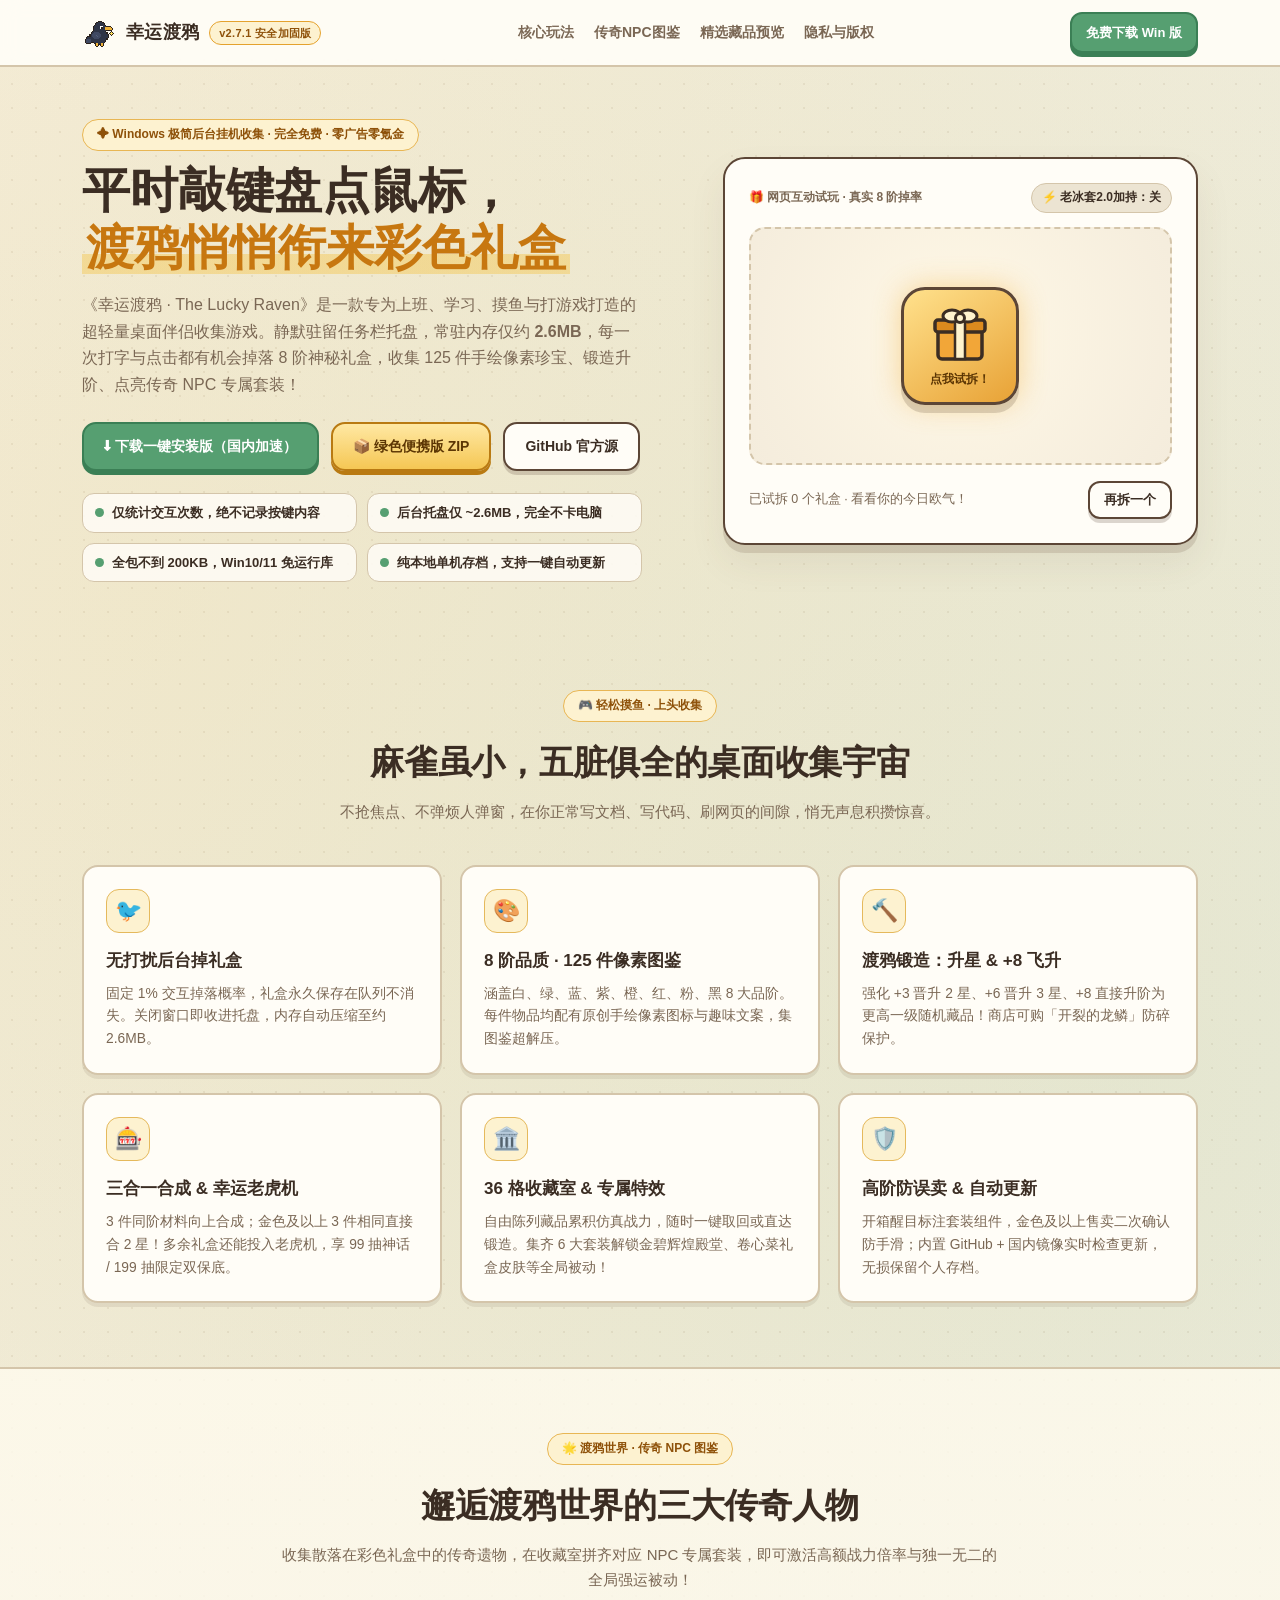
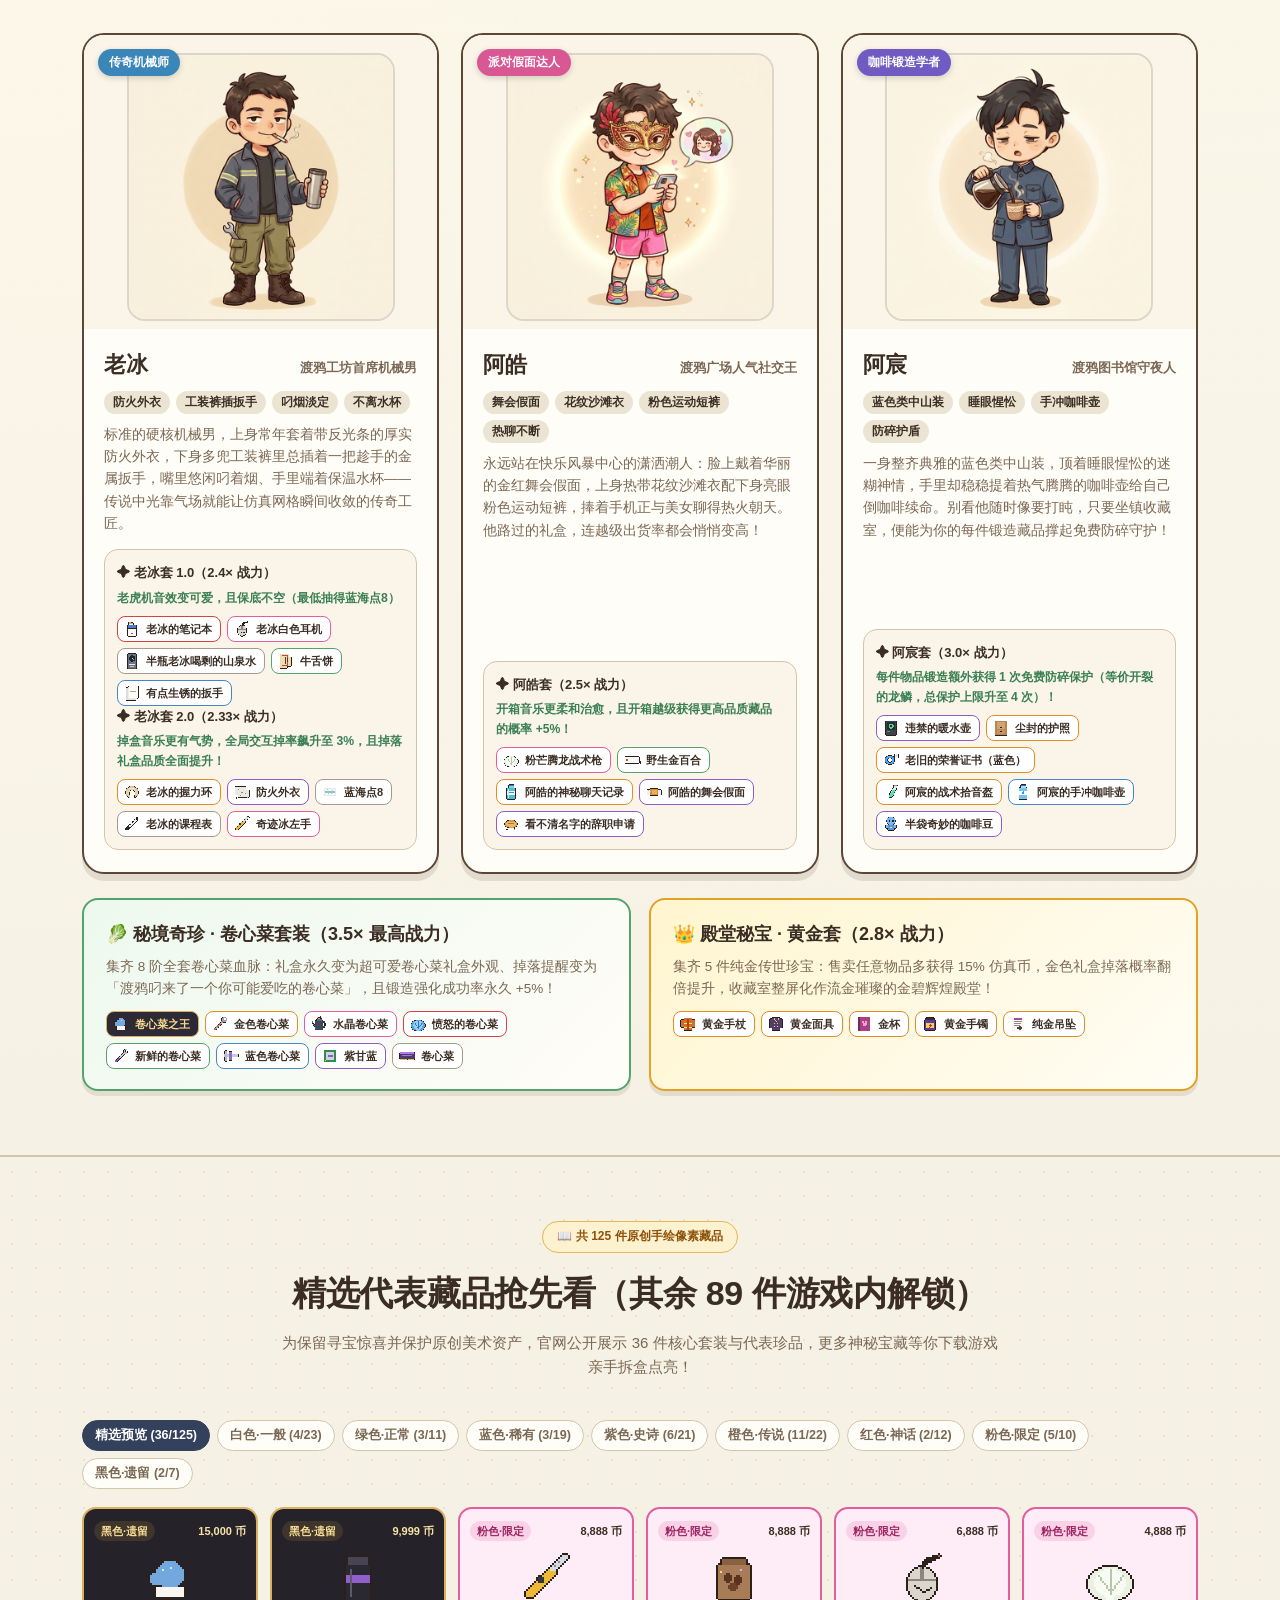
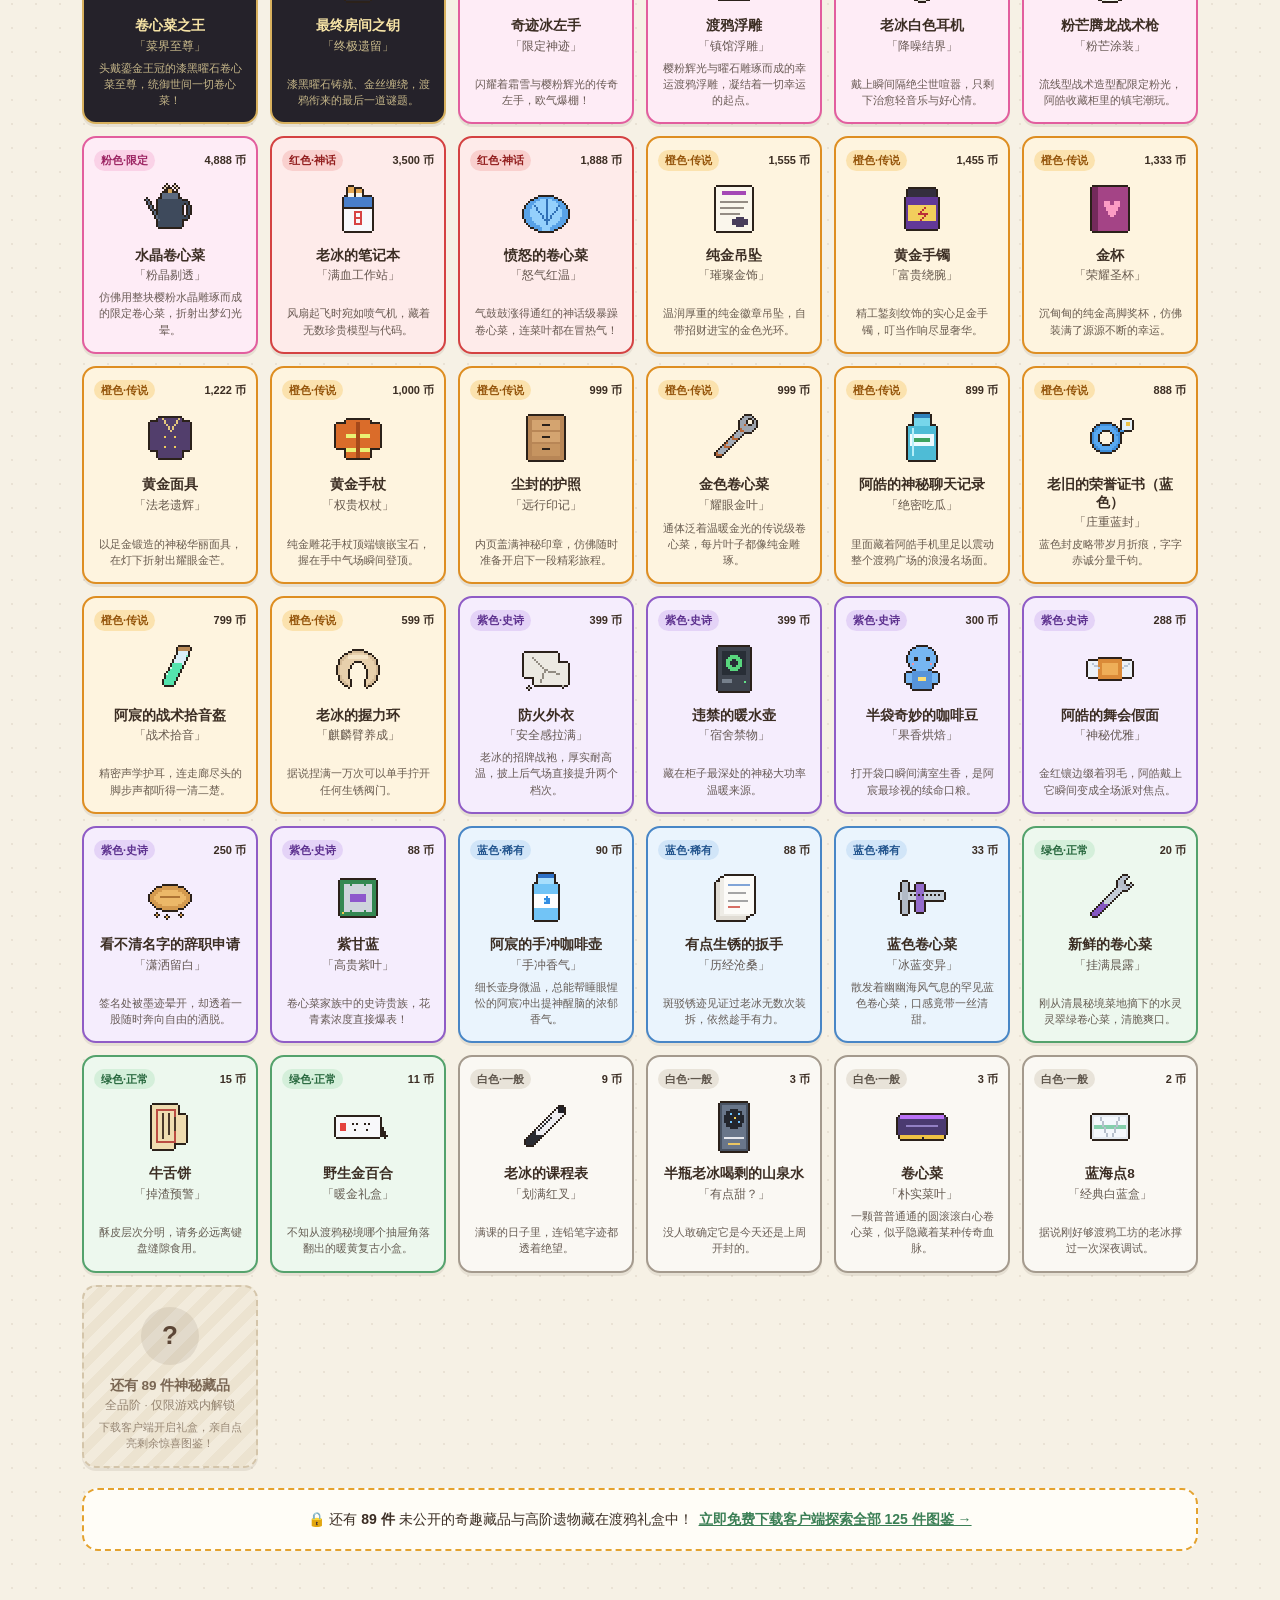
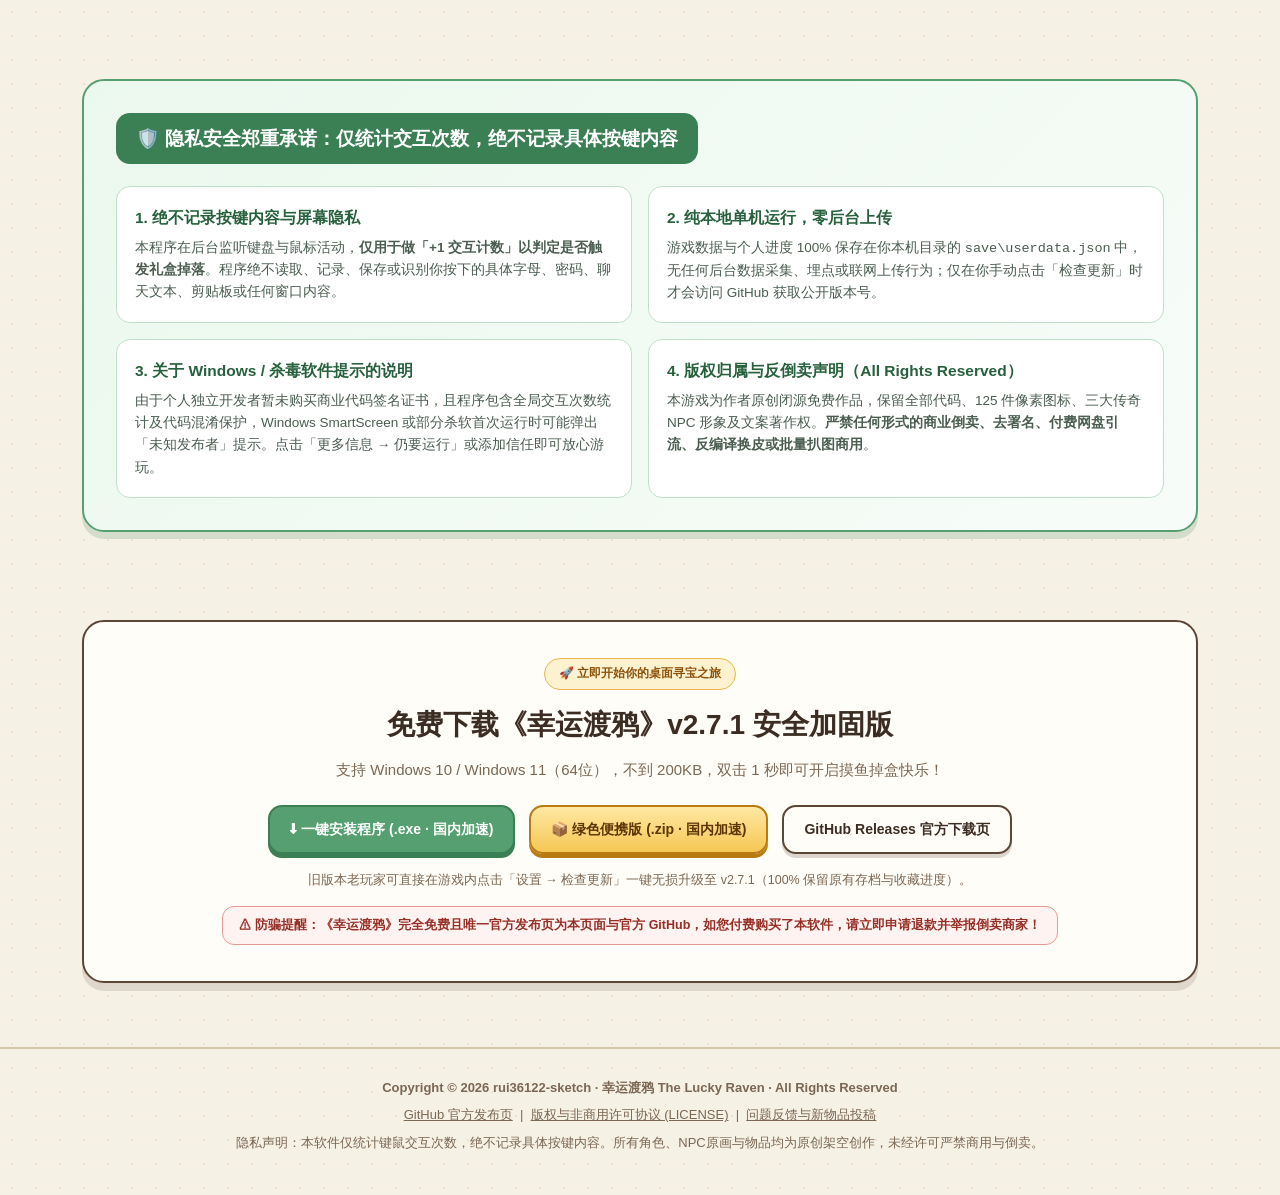
==== commit ebab96ca: "Harden website for v2.7.1" ====
--- a/docs/index.html
+++ b/docs/index.html
@@ -13,7 +13,6 @@
       --bg-card: #FFFDF7;
       --wood: #5C4636;
       --soft-border: #D4C5AA;
-      --shadow: rgba(92, 70, 54, 0.14);
       --ink: #3B2D23;
       --ink-sub: #7A6754;
       --leaf: #569F71;
@@ -41,8 +40,8 @@
     }
 
     a { color: inherit; text-decoration: none; }
-
-    /* 顶部导航栏 */
+    img { user-select: none; -webkit-user-drag: none; }
+
     .navbar {
       position: sticky;
       top: 0;
@@ -68,11 +67,7 @@
       font-size: 18px;
       letter-spacing: 0.3px;
     }
-    .brand img {
-      width: 34px;
-      height: 34px;
-      image-rendering: pixelated;
-    }
+    .brand img { width: 34px; height: 34px; image-rendering: pixelated; }
     .ver-pill {
       font-size: 11px;
       font-weight: 700;
@@ -124,18 +119,9 @@
     }
     .btn-sm { padding: 8px 14px; font-size: 13px; border-radius: 12px; }
 
-    /* 主容器 */
-    .container {
-      max-width: 1160px;
-      margin: 0 auto;
-      padding: 0 22px;
-    }
+    .container { max-width: 1160px; margin: 0 auto; padding: 0 22px; }
     section { padding: 64px 0; }
-    .section-head {
-      text-align: center;
-      max-width: 720px;
-      margin: 0 auto 40px;
-    }
+    .section-head { text-align: center; max-width: 720px; margin: 0 auto 40px; }
     .eyebrow {
       display: inline-flex;
       align-items: center;
@@ -149,154 +135,53 @@
       border: 1.5px solid #E8B654;
       margin-bottom: 12px;
     }
-    .section-head h2 {
-      font-size: clamp(26px, 3.2vw, 34px);
-      font-weight: 900;
-      letter-spacing: -0.3px;
-      margin-bottom: 10px;
-    }
-    .section-head p {
-      font-size: 15px;
-      color: var(--ink-sub);
-    }
-
-    /* 首屏 Hero */
-    .hero {
-      padding: 52px 0 44px;
-    }
-    .hero-grid {
-      display: grid;
-      grid-template-columns: 1.12fr 0.88fr;
-      gap: 36px;
-      align-items: center;
-    }
-    .hero h1 {
-      font-size: clamp(32px, 4.4vw, 48px);
-      line-height: 1.18;
-      font-weight: 900;
-      margin-bottom: 16px;
-      color: var(--ink);
-    }
-    .hero h1 .hl {
-      color: #C77710;
-      background: linear-gradient(transparent 62%, rgba(244, 198, 78, 0.45) 62%);
-      padding: 0 4px;
-    }
-    .hero-desc {
-      font-size: 16px;
-      color: var(--ink-sub);
-      margin-bottom: 24px;
-      max-width: 560px;
-    }
-    .hero-actions {
-      display: flex;
-      flex-wrap: wrap;
-      gap: 12px;
-      margin-bottom: 22px;
-    }
-    .trust-strip {
-      display: grid;
-      grid-template-columns: repeat(2, minmax(0, 1fr));
-      gap: 10px;
-      max-width: 560px;
-    }
+    .section-head h2 { font-size: clamp(26px, 3.2vw, 34px); font-weight: 900; letter-spacing: -0.3px; margin-bottom: 10px; }
+    .section-head p { font-size: 15px; color: var(--ink-sub); }
+
+    .hero { padding: 52px 0 44px; }
+    .hero-grid { display: grid; grid-template-columns: 1.12fr 0.88fr; gap: 36px; align-items: center; }
+    .hero h1 { font-size: clamp(32px, 4.4vw, 48px); line-height: 1.18; font-weight: 900; margin-bottom: 16px; }
+    .hero h1 .hl { color: #C77710; background: linear-gradient(transparent 62%, rgba(244, 198, 78, 0.45) 62%); padding: 0 4px; }
+    .hero-desc { font-size: 16px; color: var(--ink-sub); margin-bottom: 24px; max-width: 560px; }
+    .hero-actions { display: flex; flex-wrap: wrap; gap: 12px; margin-bottom: 22px; }
+    .trust-strip { display: grid; grid-template-columns: repeat(2, minmax(0, 1fr)); gap: 10px; max-width: 560px; }
     .trust-item {
-      display: flex;
-      align-items: center;
-      gap: 8px;
-      font-size: 13px;
-      font-weight: 700;
-      color: var(--ink);
-      background: rgba(255, 253, 247, 0.85);
-      border: 1.5px solid var(--soft-border);
-      padding: 8px 12px;
-      border-radius: 12px;
-    }
-    .trust-item .dot {
-      width: 9px;
-      height: 9px;
-      border-radius: 50%;
-      background: var(--leaf);
-      flex-shrink: 0;
-    }
-
-    /* 交互式试拆礼盒演示台 */
+      display: flex; align-items: center; gap: 8px;
+      font-size: 13px; font-weight: 700; color: var(--ink);
+      background: rgba(255, 253, 247, 0.85); border: 1.5px solid var(--soft-border);
+      padding: 8px 12px; border-radius: 12px;
+    }
+    .trust-item .dot { width: 9px; height: 9px; border-radius: 50%; background: var(--leaf); flex-shrink: 0; }
+
     .demo-card {
-      background: var(--bg-card);
-      border: 2.5px solid var(--wood);
-      border-radius: var(--radius-lg);
-      padding: 24px;
-      box-shadow: 0 8px 0 rgba(92, 70, 54, 0.16), 0 18px 36px rgba(92, 70, 54, 0.08);
-      text-align: center;
-      position: relative;
-      overflow: hidden;
-    }
-    .demo-top {
-      display: flex;
-      align-items: center;
-      justify-content: space-between;
-      gap: 8px;
-      margin-bottom: 14px;
-      font-size: 12px;
-      font-weight: 800;
-      color: var(--ink-sub);
-    }
+      background: var(--bg-card); border: 2.5px solid var(--wood); border-radius: var(--radius-lg);
+      padding: 24px; box-shadow: 0 8px 0 rgba(92, 70, 54, 0.16), 0 18px 36px rgba(92, 70, 54, 0.08);
+      text-align: center; position: relative; overflow: hidden;
+    }
+    .demo-top { display: flex; align-items: center; justify-content: space-between; gap: 8px; margin-bottom: 14px; font-size: 12px; font-weight: 800; color: var(--ink-sub); }
     .demo-toggle {
-      display: inline-flex;
-      align-items: center;
-      gap: 6px;
-      padding: 4px 10px;
-      border-radius: 999px;
-      background: var(--bg-sub);
-      border: 1.5px solid var(--soft-border);
-      cursor: pointer;
-      font-size: 12px;
-      font-weight: 700;
-      color: var(--ink);
-      user-select: none;
-    }
-    .demo-toggle.active {
-      background: var(--gold-bg);
-      border-color: var(--gold);
-      color: #8E5109;
-    }
+      display: inline-flex; align-items: center; gap: 6px; padding: 4px 10px;
+      border-radius: 999px; background: var(--bg-sub); border: 1.5px solid var(--soft-border);
+      cursor: pointer; font-size: 12px; font-weight: 700; color: var(--ink); user-select: none;
+    }
+    .demo-toggle.active { background: var(--gold-bg); border-color: var(--gold); color: #8E5109; }
     .box-stage {
-      min-height: 238px;
-      display: flex;
-      flex-direction: column;
-      align-items: center;
-      justify-content: center;
-      padding: 16px 12px;
-      border-radius: 16px;
-      background: radial-gradient(circle at 50% 45%, #FFF8E6, #F4ECDC);
-      border: 2px dashed var(--soft-border);
-      margin-bottom: 16px;
-      position: relative;
+      min-height: 238px; display: flex; flex-direction: column; align-items: center; justify-content: center;
+      padding: 16px 12px; border-radius: 16px; background: radial-gradient(circle at 50% 45%, #FFF8E6, #F4ECDC);
+      border: 2px dashed var(--soft-border); margin-bottom: 16px; position: relative;
     }
     .gift-btn {
-      width: 118px;
-      height: 118px;
-      border-radius: 24px;
-      border: 3px solid var(--wood);
+      width: 118px; height: 118px; border-radius: 24px; border: 3px solid var(--wood);
       background: linear-gradient(145deg, #FFE18C, #E8A236);
       box-shadow: 0 8px 0 rgba(92, 70, 54, 0.2), 0 0 28px rgba(242, 174, 54, 0.45);
-      cursor: pointer;
-      display: flex;
-      flex-direction: column;
-      align-items: center;
-      justify-content: center;
-      gap: 4px;
-      transition: transform 0.16s ease;
-      animation: floaty 2.8s ease-in-out infinite;
+      cursor: pointer; display: flex; flex-direction: column; align-items: center; justify-content: center; gap: 4px;
+      transition: transform 0.16s ease; animation: floaty 2.8s ease-in-out infinite;
     }
     .gift-btn:hover { transform: scale(1.06); }
     .gift-btn.shaking { animation: shake 0.36s ease-in-out; }
     .gift-icon-svg { width: 64px; height: 64px; }
     .gift-hint { font-size: 12px; font-weight: 800; color: #5C3604; }
-    @keyframes floaty {
-      0%, 100% { transform: translateY(0); }
-      50% { transform: translateY(-6px); }
-    }
+    @keyframes floaty { 0%, 100% { transform: translateY(0); } 50% { transform: translateY(-6px); } }
     @keyframes shake {
       0%, 100% { transform: rotate(0deg) scale(1); }
       20% { transform: rotate(-10deg) scale(1.06); }
@@ -304,449 +189,191 @@
       60% { transform: rotate(-8deg) scale(1.06); }
       80% { transform: rotate(8deg) scale(1.04); }
     }
-    .reveal-box {
-      display: none;
-      flex-direction: column;
-      align-items: center;
-      animation: popIn 0.25s ease-out;
-    }
+    .reveal-box { display: none; flex-direction: column; align-items: center; animation: popIn 0.25s ease-out; }
     .reveal-box.show { display: flex; }
-    @keyframes popIn {
-      from { opacity: 0; transform: scale(0.84); }
-      to { opacity: 1; transform: scale(1); }
-    }
+    @keyframes popIn { from { opacity: 0; transform: scale(0.84); } to { opacity: 1; transform: scale(1); } }
     .sprite-icon {
-      width: 64px;
-      height: 64px;
-      background-image: url("assets/items_sprite.png");
-      background-repeat: no-repeat;
-      image-rendering: pixelated;
-      display: inline-block;
-      flex-shrink: 0;
+      width: 64px; height: 64px; background-image: url("assets/items_sprite.png");
+      background-repeat: no-repeat; image-rendering: pixelated; display: inline-block; flex-shrink: 0;
     }
     .reveal-icon-wrap {
-      width: 96px;
-      height: 96px;
-      border-radius: 50%;
-      display: flex;
-      align-items: center;
-      justify-content: center;
-      margin: 6px 0 8px;
-      border: 2px dashed rgba(92, 70, 54, 0.35);
+      width: 96px; height: 96px; border-radius: 50%; display: flex; align-items: center; justify-content: center;
+      margin: 6px 0 8px; border: 2px dashed rgba(92, 70, 54, 0.35);
     }
     .reveal-icon-wrap .sprite-icon { transform: scale(1.22); }
-    .rarity-badge {
-      display: inline-block;
-      font-size: 11px;
-      font-weight: 800;
-      padding: 2px 10px;
-      border-radius: 999px;
-      margin-bottom: 4px;
-    }
+    .rarity-badge { display: inline-block; font-size: 11px; font-weight: 800; padding: 2px 10px; border-radius: 999px; margin-bottom: 4px; }
     .reveal-name { font-size: 19px; font-weight: 900; margin-bottom: 2px; }
     .reveal-sub { font-size: 12px; font-weight: 700; color: var(--ink-sub); margin-bottom: 4px; }
     .reveal-flav { font-size: 12.5px; color: var(--ink-sub); max-width: 310px; }
     .reveal-set-tag {
-      margin-top: 6px;
-      font-size: 11.5px;
-      font-weight: 800;
-      background: #F2E8FF;
-      color: #5C2A9C;
-      border: 1px solid #9A63D8;
-      padding: 2px 10px;
-      border-radius: 999px;
-    }
-    .demo-foot {
-      display: flex;
-      align-items: center;
-      justify-content: space-between;
-      gap: 10px;
-      font-size: 12.5px;
-      color: var(--ink-sub);
-    }
-
-    /* 玩法亮点网格 */
-    .features-grid {
-      display: grid;
-      grid-template-columns: repeat(3, minmax(0, 1fr));
-      gap: 18px;
-    }
+      margin-top: 6px; font-size: 11.5px; font-weight: 800; background: #F2E8FF;
+      color: #5C2A9C; border: 1px solid #9A63D8; padding: 2px 10px; border-radius: 999px;
+    }
+    .demo-foot { display: flex; align-items: center; justify-content: space-between; gap: 10px; font-size: 12.5px; color: var(--ink-sub); }
+
+    .features-grid { display: grid; grid-template-columns: repeat(3, minmax(0, 1fr)); gap: 18px; }
     .feat-card {
-      background: var(--bg-card);
-      border: 2px solid var(--soft-border);
-      border-radius: var(--radius-md);
-      padding: 22px;
-      box-shadow: 0 4px 0 rgba(92, 70, 54, 0.1);
-      transition: transform 0.15s ease, border-color 0.15s ease;
+      background: var(--bg-card); border: 2px solid var(--soft-border); border-radius: var(--radius-md);
+      padding: 22px; box-shadow: 0 4px 0 rgba(92, 70, 54, 0.1); transition: transform 0.15s ease, border-color 0.15s ease;
     }
     .feat-card:hover { transform: translateY(-3px); border-color: var(--wood); }
     .feat-ico {
-      width: 44px;
-      height: 44px;
-      border-radius: 13px;
-      background: var(--gold-bg);
-      border: 1.5px solid #E5B95C;
-      display: flex;
-      align-items: center;
-      justify-content: center;
-      font-size: 22px;
-      margin-bottom: 14px;
+      width: 44px; height: 44px; border-radius: 13px; background: var(--gold-bg); border: 1.5px solid #E5B95C;
+      display: flex; align-items: center; justify-content: center; font-size: 22px; margin-bottom: 14px;
     }
     .feat-card h3 { font-size: 17px; font-weight: 900; margin-bottom: 8px; }
     .feat-card p { font-size: 13.8px; color: var(--ink-sub); }
 
-    /* 传奇 NPC 图鉴展区 */
     .npc-section {
       background: linear-gradient(180deg, rgba(255, 251, 238, 0.8), rgba(246, 241, 229, 0.9));
-      border-top: 2px solid var(--soft-border);
-      border-bottom: 2px solid var(--soft-border);
-    }
-    .npc-grid {
-      display: grid;
-      grid-template-columns: repeat(3, minmax(0, 1fr));
-      gap: 22px;
-    }
+      border-top: 2px solid var(--soft-border); border-bottom: 2px solid var(--soft-border);
+    }
+    .npc-grid { display: grid; grid-template-columns: repeat(3, minmax(0, 1fr)); gap: 22px; }
     .npc-card {
-      background: var(--bg-card);
-      border: 2.5px solid var(--wood);
-      border-radius: var(--radius-lg);
-      overflow: hidden;
-      box-shadow: 0 7px 0 rgba(92, 70, 54, 0.14);
-      display: flex;
-      flex-direction: column;
+      background: var(--bg-card); border: 2.5px solid var(--wood); border-radius: var(--radius-lg);
+      overflow: hidden; box-shadow: 0 7px 0 rgba(92, 70, 54, 0.14); display: flex; flex-direction: column;
       transition: transform 0.18s ease;
     }
     .npc-card:hover { transform: translateY(-4px); }
-    .npc-portrait-box {
-      background: #FAF5E8;
-      padding: 18px 18px 8px;
-      position: relative;
-      text-align: center;
-    }
+    .npc-portrait-box { background: #FAF5E8; padding: 18px 18px 8px; position: relative; text-align: center; }
     .npc-portrait-box img {
-      width: 100%;
-      max-width: 268px;
-      aspect-ratio: 1 / 1;
-      object-fit: cover;
-      border-radius: 18px;
-      border: 2.5px solid rgba(92, 70, 54, 0.18);
-      display: block;
-      margin: 0 auto;
+      width: 100%; max-width: 268px; aspect-ratio: 1 / 1; object-fit: cover;
+      border-radius: 18px; border: 2.5px solid rgba(92, 70, 54, 0.18); display: block; margin: 0 auto;
     }
     .npc-role-badge {
-      position: absolute;
-      top: 14px;
-      left: 14px;
-      font-size: 11.5px;
-      font-weight: 800;
-      padding: 4px 11px;
-      border-radius: 999px;
-      color: #fff;
-      box-shadow: 0 2px 6px rgba(0,0,0,0.16);
-    }
-    .npc-body {
-      padding: 18px 20px 22px;
-      display: flex;
-      flex-direction: column;
-      flex: 1;
-    }
-    .npc-title-row {
-      display: flex;
-      align-items: baseline;
-      justify-content: space-between;
-      gap: 8px;
-      margin-bottom: 8px;
-    }
+      position: absolute; top: 14px; left: 14px; font-size: 11.5px; font-weight: 800;
+      padding: 4px 11px; border-radius: 999px; color: #fff; box-shadow: 0 2px 6px rgba(0,0,0,0.16);
+    }
+    .npc-body { padding: 18px 20px 22px; display: flex; flex-direction: column; flex: 1; }
+    .npc-title-row { display: flex; align-items: baseline; justify-content: space-between; gap: 8px; margin-bottom: 8px; }
     .npc-title-row h3 { font-size: 22px; font-weight: 900; }
     .npc-alias { font-size: 12.5px; font-weight: 800; color: var(--ink-sub); }
-    .npc-tags {
-      display: flex;
-      flex-wrap: wrap;
-      gap: 6px;
-      margin-bottom: 10px;
-    }
-    .npc-tag {
-      font-size: 11.5px;
-      font-weight: 700;
-      padding: 2px 9px;
-      border-radius: 999px;
-      background: var(--bg-sub);
-      color: var(--ink);
-    }
-    .npc-lore {
-      font-size: 13.5px;
-      color: var(--ink-sub);
-      margin-bottom: 14px;
-    }
-    .npc-set-box {
-      margin-top: auto;
-      background: #FAF5E8;
-      border: 1.5px solid var(--soft-border);
-      border-radius: 14px;
-      padding: 12px;
-    }
-    .npc-set-title {
-      font-size: 13px;
-      font-weight: 900;
-      color: var(--ink);
-      margin-bottom: 4px;
-    }
-    .npc-set-bonus {
-      font-size: 12.2px;
-      color: var(--leaf-dark);
-      font-weight: 700;
-      margin-bottom: 8px;
-    }
-    .npc-set-bonus + .npc-set-title {
-      margin-top: 10px;
-      padding-top: 8px;
-      border-top: 1px dashed var(--soft-border);
-    }
-    .mini-items {
-      display: flex;
-      flex-wrap: wrap;
-      gap: 6px;
-    }
+    .npc-tags { display: flex; flex-wrap: wrap; gap: 6px; margin-bottom: 10px; }
+    .npc-tag { font-size: 11.5px; font-weight: 700; padding: 2px 9px; border-radius: 999px; background: var(--bg-sub); color: var(--ink); }
+    .npc-lore { font-size: 13.5px; color: var(--ink-sub); margin-bottom: 14px; }
+    .npc-set-box { margin-top: auto; background: #FAF5E8; border: 1.5px solid var(--soft-border); border-radius: 14px; padding: 12px; }
+    .npc-set-title { font-size: 13px; font-weight: 900; color: var(--ink); margin-bottom: 4px; }
+    .npc-set-bonus { font-size: 12.2px; color: var(--leaf-dark); font-weight: 700; margin-bottom: 8px; }
+    .npc-set-bonus + .npc-set-title { margin-top: 10px; padding-top: 8px; border-top: 1px dashed var(--soft-border); }
+    .mini-items { display: flex; flex-wrap: wrap; gap: 6px; }
     .mini-chip {
-      display: inline-flex;
-      align-items: center;
-      gap: 4px;
-      font-size: 11px;
-      font-weight: 700;
-      padding: 2px 8px 2px 4px;
-      border-radius: 8px;
-      background: #fff;
-      border: 1px solid var(--soft-border);
-    }
-    .mini-chip .mini-spr {
-      width: 20px;
-      height: 20px;
-      display: inline-block;
-      overflow: hidden;
-      position: relative;
-    }
-    .mini-chip .mini-spr .sprite-icon {
-      transform: scale(0.3125);
-      transform-origin: top left;
-    }
-
-    /* 特殊殿堂双套装横幅 */
-    .special-sets-grid {
-      display: grid;
-      grid-template-columns: repeat(2, minmax(0, 1fr));
-      gap: 18px;
-      margin-top: 24px;
-    }
-    .special-set-card {
-      border-radius: var(--radius-md);
-      padding: 20px 22px;
-      border: 2px solid;
-      box-shadow: 0 5px 0 rgba(92, 70, 54, 0.12);
-    }
-    .special-cabbage {
-      background: linear-gradient(135deg, #EDF9EE, #FFFDF7);
-      border-color: #54A26C;
-    }
-    .special-gold {
-      background: linear-gradient(135deg, #FFF5CF, #FFFDF5);
-      border-color: #E2A224;
-    }
+      display: inline-flex; align-items: center; gap: 4px; font-size: 11px; font-weight: 700;
+      padding: 2px 8px 2px 4px; border-radius: 8px; background: #fff; border: 1px solid var(--soft-border);
+    }
+    .mini-chip .mini-spr { width: 20px; height: 20px; display: inline-block; overflow: hidden; position: relative; }
+    .mini-chip .mini-spr .sprite-icon { transform: scale(0.3125); transform-origin: top left; }
+
+    .special-sets-grid { display: grid; grid-template-columns: repeat(2, minmax(0, 1fr)); gap: 18px; margin-top: 24px; }
+    .special-set-card { border-radius: var(--radius-md); padding: 20px 22px; border: 2px solid; box-shadow: 0 5px 0 rgba(92, 70, 54, 0.12); }
+    .special-cabbage { background: linear-gradient(135deg, #EDF9EE, #FFFDF7); border-color: #54A26C; }
+    .special-gold { background: linear-gradient(135deg, #FFF5CF, #FFFDF5); border-color: #E2A224; }
     .special-set-card h3 { font-size: 18px; font-weight: 900; margin-bottom: 6px; }
     .special-set-card p { font-size: 13.5px; color: var(--ink-sub); margin-bottom: 10px; }
 
-    /* 125 件图鉴浏览器 */
-    .codex-controls {
-      display: flex;
-      flex-wrap: wrap;
-      align-items: center;
-      justify-content: space-between;
-      gap: 12px;
-      margin-bottom: 18px;
-    }
-    .filter-pills {
-      display: flex;
-      flex-wrap: wrap;
-      gap: 7px;
-    }
+    /* 精选图鉴与神秘剪影 */
+    .codex-controls { display: flex; flex-wrap: wrap; align-items: center; justify-content: space-between; gap: 12px; margin-bottom: 18px; }
+    .filter-pills { display: flex; flex-wrap: wrap; gap: 7px; }
     .pill-btn {
-      font-family: inherit;
-      font-size: 12.5px;
-      font-weight: 800;
-      padding: 6px 12px;
-      border-radius: 999px;
-      border: 1.5px solid var(--soft-border);
-      background: var(--bg-card);
-      color: var(--ink-sub);
-      cursor: pointer;
-      transition: all 0.12s ease;
+      font-family: inherit; font-size: 12.5px; font-weight: 800; padding: 6px 12px; border-radius: 999px;
+      border: 1.5px solid var(--soft-border); background: var(--bg-card); color: var(--ink-sub); cursor: pointer;
     }
     .pill-btn:hover { border-color: var(--wood); color: var(--ink); }
-    .pill-btn.active {
-      background: var(--raven);
-      border-color: var(--raven);
-      color: #fff;
-    }
-    .search-input {
-      font-family: inherit;
-      padding: 8px 14px;
-      border-radius: 12px;
-      border: 2px solid var(--soft-border);
-      background: var(--bg-card);
-      color: var(--ink);
-      font-size: 13.5px;
-      min-width: 220px;
-      outline: none;
-    }
-    .search-input:focus { border-color: var(--wood); }
-    .codex-grid {
-      display: grid;
-      grid-template-columns: repeat(auto-fill, minmax(172px, 1fr));
-      gap: 12px;
-    }
+    .pill-btn.active { background: var(--raven); border-color: var(--raven); color: #fff; }
+    .codex-grid { display: grid; grid-template-columns: repeat(auto-fill, minmax(172px, 1fr)); gap: 12px; }
     .item-card {
-      border-radius: 14px;
-      padding: 12px 10px 14px;
-      border: 2px solid var(--soft-border);
-      text-align: center;
-      display: flex;
-      flex-direction: column;
-      align-items: center;
-      box-shadow: 0 3px 0 rgba(92, 70, 54, 0.1);
-      transition: transform 0.14s ease;
+      border-radius: 14px; padding: 12px 10px 14px; border: 2px solid var(--soft-border);
+      text-align: center; display: flex; flex-direction: column; align-items: center;
+      box-shadow: 0 3px 0 rgba(92, 70, 54, 0.1); transition: transform 0.14s ease;
     }
     .item-card:hover { transform: translateY(-2px); }
-    .item-card .top-meta {
-      width: 100%;
-      display: flex;
-      justify-content: space-between;
-      align-items: center;
-      font-size: 11px;
-      font-weight: 800;
-      margin-bottom: 6px;
-    }
-    .item-card .it-name {
-      font-size: 13.5px;
-      font-weight: 900;
-      margin: 6px 0 2px;
-      line-height: 1.3;
-    }
-    .item-card .it-sub {
-      font-size: 11.5px;
-      opacity: 0.78;
-      margin-bottom: 4px;
-    }
-    .item-card .it-flav {
-      font-size: 11.2px;
-      opacity: 0.76;
-      line-height: 1.45;
-      margin-top: auto;
-    }
-    .codex-more-wrap { text-align: center; margin-top: 22px; }
-
-    /* 隐私安全透明声明卡片 */
+    .item-card .top-meta { width: 100%; display: flex; justify-content: space-between; align-items: center; font-size: 11px; font-weight: 800; margin-bottom: 6px; }
+    .item-card .it-name { font-size: 13.5px; font-weight: 900; margin: 6px 0 2px; line-height: 1.3; }
+    .item-card .it-sub { font-size: 11.5px; opacity: 0.78; margin-bottom: 4px; }
+    .item-card .it-flav { font-size: 11.2px; opacity: 0.76; line-height: 1.45; margin-top: auto; }
+    .mystery-card {
+      background: repeating-linear-gradient(135deg, #F2EBDC, #F2EBDC 10px, #ECE3D0 10px, #ECE3D0 20px);
+      border: 2px dashed var(--soft-border); color: var(--ink-sub); justify-content: center;
+    }
+    .mystery-q {
+      width: 58px; height: 58px; border-radius: 50%; background: rgba(92, 70, 54, 0.1);
+      display: flex; align-items: center; justify-content: center; font-size: 26px; font-weight: 900;
+      color: var(--wood); margin: 8px 0 6px;
+    }
+    .mystery-banner {
+      margin-top: 20px; background: var(--bg-card); border: 2px dashed var(--gold); border-radius: 16px;
+      padding: 18px 22px; text-align: center; font-size: 14px; color: var(--ink);
+    }
+
     .privacy-banner {
       background: linear-gradient(135deg, #EBF8EE, #F7FCF8);
-      border: 2.5px solid var(--leaf);
-      border-radius: var(--radius-lg);
-      padding: 32px;
+      border: 2.5px solid var(--leaf); border-radius: var(--radius-lg); padding: 32px;
       box-shadow: 0 7px 0 rgba(59, 127, 85, 0.18);
     }
     .privacy-pledge {
-      display: inline-flex;
-      align-items: center;
-      gap: 10px;
-      background: var(--leaf-dark);
-      color: #fff;
-      padding: 10px 20px;
-      border-radius: 14px;
-      font-size: clamp(15px, 2vw, 19px);
-      font-weight: 900;
-      margin-bottom: 22px;
-    }
-    .privacy-grid {
-      display: grid;
-      grid-template-columns: repeat(2, minmax(0, 1fr));
-      gap: 16px;
-    }
-    .privacy-card {
-      background: #fff;
-      border: 1.5px solid #BFE0C8;
-      border-radius: 14px;
-      padding: 18px;
-    }
-    .privacy-card h4 {
-      font-size: 15.5px;
-      font-weight: 900;
-      color: #26603C;
-      margin-bottom: 6px;
-    }
+      display: inline-flex; align-items: center; gap: 10px; background: var(--leaf-dark); color: #fff;
+      padding: 10px 20px; border-radius: 14px; font-size: clamp(15px, 2vw, 19px); font-weight: 900; margin-bottom: 22px;
+    }
+    .privacy-grid { display: grid; grid-template-columns: repeat(2, minmax(0, 1fr)); gap: 16px; }
+    .privacy-card { background: #fff; border: 1.5px solid #BFE0C8; border-radius: 14px; padding: 18px; }
+    .privacy-card h4 { font-size: 15.5px; font-weight: 900; color: #26603C; margin-bottom: 6px; }
     .privacy-card p { font-size: 13.5px; color: #4A5D50; }
 
-    /* 下载与页脚 */
     .download-box {
-      background: var(--bg-card);
-      border: 2.5px solid var(--wood);
-      border-radius: var(--radius-lg);
-      padding: 36px 28px;
-      text-align: center;
-      box-shadow: 0 8px 0 rgba(92, 70, 54, 0.15);
+      background: var(--bg-card); border: 2.5px solid var(--wood); border-radius: var(--radius-lg);
+      padding: 36px 28px; text-align: center; box-shadow: 0 8px 0 rgba(92, 70, 54, 0.15);
     }
     .download-box h2 { font-size: 28px; font-weight: 900; margin-bottom: 10px; }
     .download-box p { color: var(--ink-sub); margin-bottom: 22px; font-size: 15px; }
     .dl-btns { display: flex; flex-wrap: wrap; justify-content: center; gap: 14px; margin-bottom: 16px; }
     .dl-note { font-size: 12.5px; color: var(--ink-sub); }
+    .anti-resale {
+      margin-top: 16px; display: inline-block; background: #FFF3F1; border: 1.5px solid #E59B93;
+      color: #962E25; font-size: 12.5px; font-weight: 800; padding: 8px 16px; border-radius: 12px;
+    }
 
     footer {
-      border-top: 2px solid var(--soft-border);
-      padding: 28px 0 42px;
-      text-align: center;
-      color: var(--ink-sub);
-      font-size: 13px;
+      border-top: 2px solid var(--soft-border); padding: 28px 0 42px; text-align: center; color: var(--ink-sub); font-size: 13px;
     }
     footer a { text-decoration: underline; }
 
     @media (max-width: 920px) {
-      .hero-grid, .features-grid, .npc-grid, .special-sets-grid, .privacy-grid {
-        grid-template-columns: 1fr;
-      }
+      .hero-grid, .features-grid, .npc-grid, .special-sets-grid, .privacy-grid { grid-template-columns: 1fr; }
       .nav-links { display: none; }
     }
   </style>
 </head>
 <body>
 
-  <!-- 顶部导航 -->
   <header class="navbar">
     <div class="nav-inner">
       <a href="#top" class="brand">
-        <img src="assets/raven.png" alt="幸运渡鸦图标" />
+        <img src="assets/raven.png" alt="幸运渡鸦图标" draggable="false" />
         <span>幸运渡鸦</span>
-        <span class="ver-pill">v2.7.0 公开试水版</span>
+        <span class="ver-pill">v2.7.1 安全加固版</span>
       </a>
       <nav class="nav-links">
         <a href="#features">核心玩法</a>
         <a href="#npcs">传奇NPC图鉴</a>
-        <a href="#codex">125件全图鉴</a>
-        <a href="#privacy">隐私与安全</a>
+        <a href="#codex">精选藏品预览</a>
+        <a href="#privacy">隐私与版权</a>
       </nav>
       <a href="#download" class="btn btn-primary btn-sm">免费下载 Win 版</a>
     </div>
   </header>
 
-  <!-- 首屏 Hero + 在线试拆礼盒 -->
   <section id="top" class="hero">
     <div class="container hero-grid">
       <div>
-        <div class="eyebrow">✦ Windows 极简后台挂机收集 · 0广告 0氪金</div>
+        <div class="eyebrow">✦ Windows 极简后台挂机收集 · 完全免费 · 零广告零氪金</div>
         <h1>平时敲键盘点鼠标，<br><span class="hl">渡鸦悄悄衔来彩色礼盒</span></h1>
         <p class="hero-desc">
           《幸运渡鸦 · The Lucky Raven》是一款专为上班、学习、摸鱼与打游戏打造的超轻量桌面伴侣收集游戏。静默驻留任务栏托盘，常驻内存仅约 <strong>2.6MB</strong>，每一次打字与点击都有机会掉落 8 阶神秘礼盒，收集 125 件手绘像素珍宝、锻造升阶、点亮传奇 NPC 专属套装！
         </p>
         <div class="hero-actions">
-          <a class="btn btn-primary" href="https://ghfast.top/https://github.com/rui36122-sketch/TheLuckyRaven/releases/download/v2.7.0/TheLuckyRaven_Setup.exe">
+          <a class="btn btn-primary" href="https://ghfast.top/https://github.com/rui36122-sketch/TheLuckyRaven/releases/download/v2.7.1/TheLuckyRaven_Setup.exe">
             ⬇ 下载一键安装版（国内加速）
           </a>
-          <a class="btn btn-gold" href="https://ghfast.top/https://github.com/rui36122-sketch/TheLuckyRaven/releases/download/v2.7.0/TheLuckyRaven_Update.zip">
+          <a class="btn btn-gold" href="https://ghfast.top/https://github.com/rui36122-sketch/TheLuckyRaven/releases/download/v2.7.1/TheLuckyRaven_Update.zip">
             📦 绿色便携版 ZIP
           </a>
           <a class="btn" href="https://github.com/rui36122-sketch/TheLuckyRaven/releases/latest" target="_blank" rel="noopener">
@@ -761,7 +388,6 @@
         </div>
       </div>
 
-      <!-- 互动演示：在线试拆渡鸦礼盒 -->
       <div class="demo-card">
         <div class="demo-top">
           <span>🎁 网页互动试玩 · 真实 8 阶掉率</span>
@@ -801,7 +427,6 @@
     </div>
   </section>
 
-  <!-- 核心玩法亮点 -->
   <section id="features">
     <div class="container">
       <div class="section-head">
@@ -844,7 +469,6 @@
     </div>
   </section>
 
-  <!-- 渡鸦世界的传奇 NPC 图鉴 -->
   <section id="npcs" class="npc-section">
     <div class="container">
       <div class="section-head">
@@ -854,11 +478,10 @@
       </div>
 
       <div class="npc-grid">
-        <!-- NPC 1：老冰 -->
         <article class="npc-card">
           <div class="npc-portrait-box">
             <span class="npc-role-badge" style="background:#3B86B8;">传奇机械师</span>
-            <img src="assets/npc_laobing.jpg" alt="传奇NPC 老冰 Q版形象" loading="lazy" />
+            <img src="assets/npc_laobing.jpg" alt="传奇NPC 老冰 Q版形象" loading="lazy" draggable="false" />
           </div>
           <div class="npc-body">
             <div class="npc-title-row">
@@ -886,11 +509,10 @@
           </div>
         </article>
 
-        <!-- NPC 2：阿皓 -->
         <article class="npc-card">
           <div class="npc-portrait-box">
             <span class="npc-role-badge" style="background:#D95894;">派对假面达人</span>
-            <img src="assets/npc_ahao.jpg" alt="传奇NPC 阿皓 Q版形象" loading="lazy" />
+            <img src="assets/npc_ahao.jpg" alt="传奇NPC 阿皓 Q版形象" loading="lazy" draggable="false" />
           </div>
           <div class="npc-body">
             <div class="npc-title-row">
@@ -914,11 +536,10 @@
           </div>
         </article>
 
-        <!-- NPC 3：阿宸 -->
         <article class="npc-card">
           <div class="npc-portrait-box">
             <span class="npc-role-badge" style="background:#6F5BC2;">咖啡锻造学者</span>
-            <img src="assets/npc_achen.jpg" alt="传奇NPC 阿宸 Q版形象" loading="lazy" />
+            <img src="assets/npc_achen.jpg" alt="传奇NPC 阿宸 Q版形象" loading="lazy" draggable="false" />
           </div>
           <div class="npc-body">
             <div class="npc-title-row">
@@ -943,7 +564,6 @@
         </article>
       </div>
 
-      <!-- 另外两大主题套装展示 -->
       <div class="special-sets-grid">
         <div class="special-set-card special-cabbage">
           <h3>🥬 秘境奇珍 · 卷心菜套装（3.5× 最高战力）</h3>
@@ -959,28 +579,27 @@
     </div>
   </section>
 
-  <!-- 125 件全图鉴预览 -->
+  <!-- 精选 36 件藏品预览 + 89 件游戏内解锁悬念 -->
   <section id="codex">
     <div class="container">
       <div class="section-head">
-        <div class="eyebrow">📖 125 件手绘像素藏品</div>
-        <h2>在线浏览《幸运渡鸦》完整图鉴</h2>
-        <p>所有物品均已完成原创与谐音合规命名，下面展示的即是游戏内真实像素美术图标。</p>
+        <div class="eyebrow">📖 共 125 件原创手绘像素藏品</div>
+        <h2>精选代表藏品抢先看（其余 89 件游戏内解锁）</h2>
+        <p>为保留寻宝惊喜并保护原创美术资产，官网公开展示 36 件核心套装与代表珍品，更多神秘宝藏等你下载游戏亲手拆盒点亮！</p>
       </div>
 
       <div class="codex-controls">
         <div id="filterPills" class="filter-pills"></div>
-        <input id="codexSearch" class="search-input" type="search" placeholder="搜索物品名、标签或文案..." />
       </div>
 
       <div id="codexGrid" class="codex-grid"></div>
-      <div class="codex-more-wrap">
-        <button id="toggleMoreBtn" class="btn" type="button">展开全部图鉴</button>
+      <div class="mystery-banner">
+        🔒 还有 <strong>89 件</strong> 未公开的奇趣藏品与高阶遗物藏在渡鸦礼盒中！<a href="#download" style="color:#3B7F55;font-weight:900;text-decoration:underline;margin-left:6px;">立即免费下载客户端探索全部 125 件图鉴 →</a>
       </div>
     </div>
   </section>
 
-  <!-- 隐私与安全透明声明 -->
+  <!-- 隐私安全与版权保护声明 -->
   <section id="privacy">
     <div class="container">
       <div class="privacy-banner">
@@ -1003,13 +622,13 @@
           <div class="privacy-card">
             <h4>3. 关于 Windows / 杀毒软件提示的说明</h4>
             <p>
-              由于个人独立开发者暂未购买昂贵的商业代码签名证书，且程序包含全局交互次数统计逻辑，Windows SmartScreen 或部分杀软首次运行时可能弹出「未知发布者」提示。点击「更多信息 → 仍要运行」或添加信任即可放心游玩。
+              由于个人独立开发者暂未购买商业代码签名证书，且程序包含全局交互次数统计及代码混淆保护，Windows SmartScreen 或部分杀软首次运行时可能弹出「未知发布者」提示。点击「更多信息 → 仍要运行」或添加信任即可放心游玩。
             </p>
           </div>
           <div class="privacy-card">
-            <h4>4. 绿色轻量，随时一键彻底卸载</h4>
+            <h4>4. 版权归属与反倒卖声明（All Rights Reserved）</h4>
             <p>
-              无需安装任何第三方运行库，不写系统盘垃圾文件。安装目录自带 <code>卸载幸运渡鸦.bat</code>，一键关闭进程、移除开机自启与桌面快捷方式，删除文件夹即不留任何痕迹。
+              本游戏为作者原创闭源免费作品，保留全部代码、125 件像素图标、三大传奇 NPC 形象及文案著作权。<strong>严禁任何形式的商业倒卖、去署名、付费网盘引流、反编译换皮或批量扒图商用</strong>。
             </p>
           </div>
         </div>
@@ -1017,18 +636,17 @@
     </div>
   </section>
 
-  <!-- 底部下载号召 -->
   <section id="download" style="padding-top: 24px;">
     <div class="container">
       <div class="download-box">
         <div class="eyebrow">🚀 立即开始你的桌面寻宝之旅</div>
-        <h2>免费下载《幸运渡鸦》v2.7.0 公开试水版</h2>
+        <h2>免费下载《幸运渡鸦》v2.7.1 安全加固版</h2>
         <p>支持 Windows 10 / Windows 11（64位），不到 200KB，双击 1 秒即可开启摸鱼掉盒快乐！</p>
         <div class="dl-btns">
-          <a class="btn btn-primary" href="https://ghfast.top/https://github.com/rui36122-sketch/TheLuckyRaven/releases/download/v2.7.0/TheLuckyRaven_Setup.exe">
+          <a class="btn btn-primary" href="https://ghfast.top/https://github.com/rui36122-sketch/TheLuckyRaven/releases/download/v2.7.1/TheLuckyRaven_Setup.exe">
             ⬇ 一键安装程序 (.exe · 国内加速)
           </a>
-          <a class="btn btn-gold" href="https://ghfast.top/https://github.com/rui36122-sketch/TheLuckyRaven/releases/download/v2.7.0/TheLuckyRaven_Update.zip">
+          <a class="btn btn-gold" href="https://ghfast.top/https://github.com/rui36122-sketch/TheLuckyRaven/releases/download/v2.7.1/TheLuckyRaven_Update.zip">
             📦 绿色便携版 (.zip · 国内加速)
           </a>
           <a class="btn" href="https://github.com/rui36122-sketch/TheLuckyRaven/releases/latest" target="_blank" rel="noopener">
@@ -1036,7 +654,10 @@
           </a>
         </div>
         <div class="dl-note">
-          旧版本老玩家可直接在游戏内点击「设置 → 检查更新」一键无损升级至 v2.7.0（100% 保留原有存档与收藏进度）。
+          旧版本老玩家可直接在游戏内点击「设置 → 检查更新」一键无损升级至 v2.7.1（100% 保留原有存档与收藏进度）。
+        </div>
+        <div class="anti-resale">
+          ⚠ 防骗提醒：《幸运渡鸦》完全免费且唯一官方发布页为本页面与官方 GitHub，如您付费购买了本软件，请立即申请退款并举报倒卖商家！
         </div>
       </div>
     </div>
@@ -1044,11 +665,13 @@
 
   <footer>
     <div class="container">
-      <p><strong>幸运渡鸦 · The Lucky Raven</strong> &nbsp;|&nbsp; 公开试水版 v2.7.0 &nbsp;|&nbsp;
-        <a href="https://github.com/rui36122-sketch/TheLuckyRaven" target="_blank" rel="noopener">GitHub 项目仓库</a> &nbsp;|&nbsp;
+      <p><strong>Copyright © 2026 rui36122-sketch · 幸运渡鸦 The Lucky Raven · All Rights Reserved</strong></p>
+      <p style="margin-top:6px;">
+        <a href="https://github.com/rui36122-sketch/TheLuckyRaven" target="_blank" rel="noopener">GitHub 官方发布页</a> &nbsp;|&nbsp;
+        <a href="https://github.com/rui36122-sketch/TheLuckyRaven/blob/main/LICENSE" target="_blank" rel="noopener">版权与非商用许可协议 (LICENSE)</a> &nbsp;|&nbsp;
         <a href="https://github.com/rui36122-sketch/TheLuckyRaven/issues" target="_blank" rel="noopener">问题反馈与新物品投稿</a>
       </p>
-      <p style="margin-top:6px;">隐私声明：本软件仅统计键鼠交互次数，绝不记录具体按键内容。游戏内所有角色、NPC与物品均为架空趣味创作。</p>
+      <p style="margin-top:6px;">隐私声明：本软件仅统计键鼠交互次数，绝不记录具体按键内容。所有角色、NPC原画与物品均为原创架空创作，未经许可严禁商用与倒卖。</p>
     </div>
   </footer>
 
@@ -1074,7 +697,9 @@
       gold_set:    { name: "殿堂秘宝 · 黄金套",     items: ["o_18", "o_19", "o_20", "o_21", "o_22"] }
     };
 
-    const CATALOG = [{"id":"w_01","name":"蓝海点8","r":"White","p":2,"sub":"经典白蓝盒","flav":"据说刚好够渡鸦工坊的老冰撑过一次深夜调试。","tag":"日常","c":0,"row":0},{"id":"w_02","name":"破损鼠标","r":"White","p":5,"sub":"左键偶发双击","flav":"滚轮发出悲鸣，但依然能勉强点完弹窗。","tag":"数码","c":1,"row":0},{"id":"w_03","name":"华维M99概念机","r":"White","p":9,"sub":"时空穿越机型","flav":"背面排满夸张摄像头，但贴膜已经翘边。","tag":"数码","c":2,"row":0},{"id":"w_04","name":"永乐大典残页","r":"White","p":8,"sub":"边角泛黄","flav":"上面写着一行神秘古训，似乎与排版有关。","tag":"学术","c":3,"row":0},{"id":"w_05","name":"一沓A4纸","r":"White","p":3,"sub":"草稿与报错","flav":"一半是公式推导，一半是无聊画的小涂鸦。","tag":"办公","c":4,"row":0},{"id":"w_06","name":"颈椎靠垫","r":"White","p":6,"sub":"工位续命件","flav":"被压得微微扁平，却守护过无数个清晨。","tag":"日常","c":5,"row":0},{"id":"w_07","name":"半瓶老冰喝剩的山泉水","r":"White","p":3,"sub":"有点甜？","flav":"没人敢确定它是今天还是上周开封的。","tag":"饮食","c":6,"row":0},{"id":"w_08","name":"纸杯","r":"White","p":5,"sub":"微温","flav":"杯壁留着淡淡茶渍，偶尔也会用来装螺丝。","tag":"饮食","c":7,"row":0},{"id":"w_09","name":"面包包装袋","r":"White","p":6,"sub":"残留面包屑","flav":"上面还残留着早八赶路时的焦糖香气。","tag":"饮食","c":8,"row":0},{"id":"w_10","name":"老冰的课程表","r":"White","p":9,"sub":"划满红叉","flav":"满课的日子里，连铅笔字迹都透着绝望。","tag":"学术","c":9,"row":0},{"id":"w_11","name":"手机支架","r":"White","p":10,"sub":"摸鱼搭档","flav":"角度刚好可以一边跑仿真一边瞄一眼消息。","tag":"数码","c":10,"row":0},{"id":"w_12","name":"一块抹布","r":"White","p":3,"sub":"微潮略旧","flav":"擦过实验台、擦过水渍，默默承受了太多。","tag":"日常","c":11,"row":0},{"id":"w_13","name":"谁的眼镜盒","r":"White","p":5,"sub":"失物招领","flav":"孤零零躺在角落里，里面还留着一块擦镜布。","tag":"日常","c":12,"row":0},{"id":"w_14","name":"掉落的天花板","r":"White","p":5,"sub":"惊魂一刻","flav":"不知哪天突然从头顶飘落的一块石膏板，所幸没砸到头。","tag":"日常","c":0,"row":1},{"id":"w_15","name":"口香糖糖纸","r":"White","p":1,"sub":"锡纸折痕","flav":"带着一丝残存薄荷清香，折成小方块非常解压。","tag":"饮食","c":1,"row":1},{"id":"w_16","name":"黑色记号笔","r":"White","p":3,"sub":"油性粗头","flav":"写完标签一定要记得盖笔帽，不然明天就干了。","tag":"办公","c":2,"row":1},{"id":"w_17","name":"壁纸刀","r":"White","p":5,"sub":"咔咔推进","flav":"拆快递和裁图纸的一把好手，推出来清脆带感。","tag":"工具","c":3,"row":1},{"id":"w_18","name":"卷心菜","r":"White","p":3,"sub":"朴实菜叶","flav":"一颗普普通通的圆滚滚白心卷心菜，似乎隐藏着某种传奇血脉。","tag":"卷心菜","c":4,"row":1},{"id":"w_19","name":"铁牛多孔插线板","r":"White","p":5,"sub":"多孔续航","flav":"工位电力生命线，插满了手机电脑和各种神秘小电器。","tag":"数码","c":5,"row":1},{"id":"w_20","name":"坚不可摧的月饼","r":"White","p":6,"sub":"物理神兵","flav":"放了不知多久依然硬如花岗岩，咬下去先担心牙保不保得住。","tag":"饮食","c":6,"row":1},{"id":"w_21","name":"花生馅汤圆","r":"White","p":8,"sub":"香甜流心","flav":"咬破软糯外皮的瞬间，滚烫香浓的花生芝麻馅扑面而来。","tag":"饮食","c":7,"row":1},{"id":"w_22","name":"赛百鲜全麦套餐","r":"White","p":8,"sub":"全麦加生菜","flav":"挑选配菜和酱料的过程堪比一次小型期末答辩。","tag":"饮食","c":8,"row":1},{"id":"w_23","name":"贵州蘸水菜","r":"White","p":12,"sub":"灵魂糊辣椒","flav":"平平无奇的清煮蔬菜，蘸上秘制糊辣椒水瞬间封神！","tag":"饮食","c":9,"row":1},{"id":"g_01","name":"野生金百合","r":"Green","p":11,"sub":"暖金礼盒","flav":"不知从渡鸦秘境哪个抽屉角落翻出的暖黄复古小盒。","tag":"日常","c":10,"row":1},{"id":"g_02","name":"一截木棍","r":"Green","p":11,"sub":"手感极佳","flav":"每个旅人在路边看到都会忍不住捡起来挥两下。","tag":"工具","c":11,"row":1},{"id":"g_03","name":"海盐苏打饼干","r":"Green","p":12,"sub":"嘎嘣脆","flav":"微咸清脆，深夜敲键盘时的忠实能量补给。","tag":"饮食","c":12,"row":1},{"id":"g_04","name":"网吧大水","r":"Green","p":15,"sub":"冰爽巨瓶","flav":"喝一口仿佛耳边响起机械键盘的清脆声。","tag":"饮食","c":0,"row":2},{"id":"g_05","name":"高粱饴","r":"Green","p":13,"sub":"软糯粘牙","flav":"撕开玻璃糖纸的瞬间，童年记忆涌上心头。","tag":"饮食","c":1,"row":2},{"id":"g_06","name":"牛舌饼","r":"Green","p":15,"sub":"掉渣预警","flav":"酥皮层次分明，请务必远离键盘缝隙食用。","tag":"饮食","c":2,"row":2},{"id":"g_07","name":"电脑机箱","r":"Green","p":20,"sub":"微积灰尘","flav":"侧板透出微弱风扇光，呼呼作响像在打呼噜。","tag":"硬件","c":3,"row":2},{"id":"g_08","name":"抽屉柜","r":"Green","p":25,"sub":"杂物黑洞","flav":"放进去的东西总会在不需要的时候重新出现。","tag":"日常","c":4,"row":2},{"id":"g_09","name":"网线","r":"Green","p":22,"sub":"水晶头完好","flav":"比 Wi-Fi 让人安心一百倍的物理羁绊。","tag":"硬件","c":5,"row":2},{"id":"g_10","name":"非洲之心","r":"Green","p":30,"sub":"闪耀小钻石","flav":"虽说是绿色品质，但摸出来那刻心跳确实漏了一拍。","tag":"珍宝","c":6,"row":2},{"id":"g_11","name":"新鲜的卷心菜","r":"Green","p":20,"sub":"挂满晨露","flav":"刚从清晨秘境菜地摘下的水灵灵翠绿卷心菜，清脆爽口。","tag":"卷心菜","c":7,"row":2},{"id":"b_01","name":"白果方头充电器","r":"Blue","p":50,"sub":"洁白方头","flav":"只要借出去过，就再也没完整回到过原位。","tag":"数码","c":8,"row":2},{"id":"b_02","name":"致盲眼罩","r":"Blue","p":88,"sub":"物理遮光","flav":"戴上它，午休十分钟堪比深度睡眠两小时。","tag":"日常","c":9,"row":2},{"id":"b_03","name":"加热水杯","r":"Blue","p":99,"sub":"恒温55度","flav":"让每一口热水都恰到好处，冬日实验室神器。","tag":"饮食","c":10,"row":2},{"id":"b_04","name":"褪黑素","r":"Blue","p":120,"sub":"早睡幻想","flav":"吃下两颗然后继续刷手机到凌晨两点。","tag":"日常","c":11,"row":2},{"id":"b_05","name":"神秘的椅子","r":"Blue","p":125,"sub":"气杆嘎吱响","flav":"坐上去会自动滑向电脑桌的不可思议人体工学椅。","tag":"办公","c":12,"row":2},{"id":"b_06","name":"试管装某种奇怪的液体","r":"Blue","p":130,"sub":"微微发光","flav":"摇一摇会冒出蓝绿色气泡，千万别当饮料喝。","tag":"学术","c":0,"row":3},{"id":"b_07","name":"解渴啦清爽饮","r":"Blue","p":5,"sub":"清爽补水","flav":"拧开瓶盖吨吨两口，感觉干涸的灵魂瞬间复活。","tag":"饮食","c":1,"row":3},{"id":"b_08","name":"小小公仔","r":"Blue","p":10,"sub":"桌面守护神","flav":"圆滚滚地蹲在显示器下，每天陪你一起盯屏幕。","tag":"珍宝","c":2,"row":3},{"id":"b_09","name":"毛绒手套","r":"Blue","p":60,"sub":"暖呼呼","flav":"绒毛厚实柔软，冬天骑车再也不怕冻僵手指。","tag":"服饰","c":3,"row":3},{"id":"b_10","name":"有点生锈的扳手","r":"Blue","p":88,"sub":"历经沧桑","flav":"斑驳锈迹见证过老冰无数次装拆，依然趁手有力。","tag":"工具","c":4,"row":3},{"id":"b_11","name":"阿宸的手冲咖啡壶","r":"Blue","p":90,"sub":"手冲香气","flav":"细长壶身微温，总能帮睡眼惺忪的阿宸冲出提神醒脑的浓郁香气。","tag":"饮食","c":5,"row":3},{"id":"b_12","name":"北峰羽绒服（太阳徽章）","r":"Blue","p":100,"sub":"暖阳充绒","flav":"胸前印着耀眼太阳徽章，穿上秒变冬日潮流担当。","tag":"服饰","c":6,"row":3},{"id":"b_13","name":"敬业的打印机","r":"Blue","p":120,"sub":"永不卡纸？","flav":"哪怕凌晨三点赶论文，它依然咔嚓咔嚓咬牙坚持。","tag":"办公","c":7,"row":3},{"id":"b_14","name":"哀嚎的键盘","r":"Blue","p":120,"sub":"键帽打油","flav":"空格键已微微松动，记录着成千上万行代码的悲欢。","tag":"数码","c":8,"row":3},{"id":"b_15","name":"黑巧星芒冰沙","r":"Blue","p":38,"sub":"浓郁冰沙","flav":"顶着奶油和可可碎，一口下去焦虑瞬间清零。","tag":"饮食","c":9,"row":3},{"id":"b_16","name":"老冰的工装裤","r":"Blue","p":33,"sub":"口袋超多","flav":"两侧大口袋里永远能掏出扳手、零食或神秘纸条。","tag":"服饰","c":10,"row":3},{"id":"b_17","name":"阿宸的茂密假发套","r":"Blue","p":30,"sub":"茂密飘逸","flav":"戴上瞬间发量暴涨三倍，再也不怕熬夜掉发焦虑。","tag":"服饰","c":11,"row":3},{"id":"b_18","name":"巨型树桩","r":"Blue","p":30,"sub":"年轮满满","flav":"像从森林秘境小岛搬来的巨型木桩，坐着发呆极度舒适。","tag":"日常","c":12,"row":3},{"id":"b_19","name":"蓝色卷心菜","r":"Blue","p":33,"sub":"冰蓝变异","flav":"散发着幽幽海风气息的罕见蓝色卷心菜，口感竟带一丝清甜。","tag":"卷心菜","c":0,"row":4},{"id":"p_01","name":"扭矩扳手","r":"Purple","p":288,"sub":"咔哒一声","flav":"达到设定力矩时的清脆声响，治好了所有强迫症。","tag":"工具","c":1,"row":4},{"id":"p_02","name":"游标卡尺","r":"Purple","p":388,"sub":"精确到0.02","flav":"量什么都要咔咔夹一下的精密机械浪漫。","tag":"工具","c":2,"row":4},{"id":"p_03","name":"超频大缓存9950芯片","r":"Purple","p":388,"sub":"大缓存神U","flav":"多核全开时仿佛听见仿真进度条在欢呼。","tag":"硬件","c":3,"row":4},{"id":"p_04","name":"高频双通32G内存条","r":"Purple","p":399,"sub":"高频马甲条","flav":"终于可以同时开一百个浏览器标签页不卡顿。","tag":"硬件","c":4,"row":4},{"id":"p_05","name":"防火外衣","r":"Purple","p":399,"sub":"安全感拉满","flav":"老冰的招牌战袍，厚实耐高温，披上后气场直接提升两个档次。","tag":"服饰","c":5,"row":4},{"id":"p_06","name":"违禁的暖水壶","r":"Purple","p":399,"sub":"宿舍禁物","flav":"藏在柜子最深处的神秘大功率温暖来源。","tag":"日常","c":6,"row":4},{"id":"p_07","name":"彩云金纹盒","r":"Purple","p":488,"sub":"绛红祥云盒","flav":"暗红复古盒缀着金色云纹，老江湖才懂的收藏含金量。","tag":"日常","c":7,"row":4},{"id":"p_08","name":"飞檐古楼盒","r":"Purple","p":499,"sub":"雅韵古楼盒","flav":"蓝紫金纹绘着飞檐斗拱，落霞与孤鹜齐飞。","tag":"日常","c":8,"row":4},{"id":"p_09","name":"海洋之泪","r":"Purple","p":388,"sub":"蔚蓝晶钻","flav":"深海凝结般的水滴宝石，光是拿在手里就觉得欧气附体。","tag":"珍宝","c":9,"row":4},{"id":"p_10","name":"奇怪的收纳箱","r":"Purple","p":288,"sub":"咔嗒锁扣","flav":"晃一晃能听见里面叮当作响，仿佛装了半个异次元。","tag":"日常","c":10,"row":4},{"id":"p_11","name":"日历本","r":"Purple","p":199,"sub":"倒计时记号","flav":"翻过的每一页都写满琐碎日常，撕下一页格外治愈。","tag":"办公","c":11,"row":4},{"id":"p_12","name":"阿皓的舞会假面","r":"Purple","p":288,"sub":"神秘优雅","flav":"金红镶边缀着羽毛，阿皓戴上它瞬间变成全场派对焦点。","tag":"服饰","c":12,"row":4},{"id":"p_13","name":"风衣客的拉风大衣","r":"Purple","p":300,"sub":"拉风战袍","flav":"衣摆随风扬起的那一刻，走路自带慢动作滤镜。","tag":"服饰","c":0,"row":5},{"id":"p_14","name":"情圣秘传笔记","r":"Purple","p":300,"sub":"绝密心得","flav":"翻开密密麻麻全是高情商话术，据说看过的人都脱单了。","tag":"学术","c":1,"row":5},{"id":"p_15","name":"伯格健身大力丸","r":"Purple","p":350,"sub":"氮泵拉满","flav":"一勺下肚浑身充满力量，感觉能单手卧推实验台。","tag":"伯格","c":2,"row":5},{"id":"p_16","name":"看不清名字的辞职申请","r":"Purple","p":250,"sub":"潇洒留白","flav":"签名处被墨迹晕开，却透着一股随时奔向自由的洒脱。","tag":"办公","c":3,"row":5},{"id":"p_17","name":"半袋奇妙的咖啡豆","r":"Purple","p":300,"sub":"果香烘焙","flav":"打开袋口瞬间满室生香，是阿宸最珍视的续命口粮。","tag":"饮食","c":4,"row":5},{"id":"p_18","name":"伯格的黑色水杯","r":"Purple","p":320,"sub":"硬核哑光","flav":"大容量纯黑保温杯，练完铁来一大口冰水爽透天灵盖。","tag":"伯格","c":5,"row":5},{"id":"p_19","name":"紫甘蓝","r":"Purple","p":88,"sub":"高贵紫叶","flav":"卷心菜家族中的史诗贵族，花青素浓度直接爆表！","tag":"卷心菜","c":6,"row":5},{"id":"p_20","name":"酒心巧克力","r":"Purple","p":99,"sub":"微醺甜香","flav":"咬开醇厚黑巧外壳，温润酒香缓缓化开，吃完精神百倍。","tag":"饮食","c":7,"row":5},{"id":"p_21","name":"伯格的耳塞","r":"Purple","p":100,"sub":"隔音神器","flav":"塞进耳朵瞬间世界安静，哪怕旁边电钻施工也能安然入睡。","tag":"伯格","c":8,"row":5},{"id":"o_01","name":"核弹级4090显卡","r":"Gold","p":588,"sub":"核弹级砖头","flav":"沉得像一块实心金砖，散热鳍片闪着传说微光。","tag":"硬件","c":9,"row":5},{"id":"o_02","name":"老冰的握力环","r":"Gold","p":599,"sub":"麒麟臂养成","flav":"据说捏满一万次可以单手拧开任何生锈阀门。","tag":"工具","c":10,"row":5},{"id":"o_03","name":"大棉裤","r":"Gold","p":699,"sub":"绝对防御","flav":"穿上以后寒风退避三舍，风度什么的不重要。","tag":"服饰","c":11,"row":5},{"id":"o_04","name":"热气腾腾的健步鞋","r":"Gold","p":788,"sub":"软弹护足","flav":"走路自带回弹音效，日行两万步毫不费力。","tag":"服饰","c":12,"row":5},{"id":"o_05","name":"纯黑拖把","r":"Gold","p":888,"sub":"暗影洁具","flav":"黑得深邃纯粹，一挥之间实验室尘埃尽散。","tag":"工具","c":0,"row":6},{"id":"o_06","name":"阿皓的神秘聊天记录","r":"Gold","p":899,"sub":"绝密吃瓜","flav":"里面藏着阿皓手机里足以震动整个渡鸦广场的浪漫名场面。","tag":"数码","c":1,"row":6},{"id":"o_07","name":"尼克复古相机","r":"Gold","p":888,"sub":"清脆快门","flav":"咔嚓一声定格绝美光影，黑金镜头沉甸甸满是质感。","tag":"数码","c":2,"row":6},{"id":"o_08","name":"大米紫釉概念机","r":"Gold","p":788,"sub":"温润紫釉","flav":"高颜值淡紫机身配丝滑手感，性价比直接封神。","tag":"数码","c":3,"row":6},{"id":"o_09","name":"可能是雷神的锤子","r":"Gold","p":888,"sub":"噼啪静电","flav":"提起来出奇地沉，偶尔还会窜出几缕金色小电弧。","tag":"珍宝","c":4,"row":6},{"id":"o_10","name":"阿宸的战术拾音盔","r":"Gold","p":799,"sub":"战术拾音","flav":"精密声学护耳，连走廊尽头的脚步声都听得一清二楚。","tag":"服饰","c":5,"row":6},{"id":"o_11","name":"老旧的荣誉证书（蓝色）","r":"Gold","p":888,"sub":"庄重蓝封","flav":"蓝色封皮略带岁月折痕，字字赤诚分量千钧。","tag":"学术","c":6,"row":6},{"id":"o_12","name":"尘封的护照","r":"Gold","p":999,"sub":"远行印记","flav":"内页盖满神秘印章，仿佛随时准备开启下一段精彩旅程。","tag":"珍宝","c":7,"row":6},{"id":"o_13","name":"无敌美味大酱缸","r":"Gold","p":888,"sub":"秘制老卤","flav":"掀开盖子十里飘香，拌饭蘸菜简直无敌的传说级大酱缸！","tag":"饮食","c":8,"row":6},{"id":"o_14","name":"金色卷心菜","r":"Gold","p":999,"sub":"耀眼金叶","flav":"通体泛着温暖金光的传说级卷心菜，每片叶子都像纯金雕琢。","tag":"卷心菜","c":9,"row":6},{"id":"o_15","name":"大力王的双手剑","r":"Gold","p":1000,"sub":"力拔山河","flav":"沉重无比的黄金纹双手大剑，据说只有卧推破百者才能挥动。","tag":"珍宝","c":10,"row":6},{"id":"o_16","name":"阿皓的粉色运动短裤","r":"Gold","p":888,"sub":"骚气冲刺","flav":"阿皓最爱的樱粉配色，自带回头率拉满光环，跑起步来健步如飞。","tag":"服饰","c":11,"row":6},{"id":"o_17","name":"旅人的沉眠枕头","r":"Gold","p":899,"sub":"秒睡结界","flav":"一沾枕头三秒进入深度睡眠，堪称失眠患者的终极救星。","tag":"日常","c":12,"row":6},{"id":"o_18","name":"黄金手杖","r":"Gold","p":1000,"sub":"权贵权杖","flav":"纯金雕花手杖顶端镶嵌宝石，握在手中气场瞬间登顶。","tag":"黄金","c":0,"row":7},{"id":"o_19","name":"黄金面具","r":"Gold","p":1222,"sub":"法老遗辉","flav":"以足金锻造的神秘华丽面具，在灯下折射出耀眼金芒。","tag":"黄金","c":1,"row":7},{"id":"o_20","name":"金杯","r":"Gold","p":1333,"sub":"荣耀圣杯","flav":"沉甸甸的纯金高脚奖杯，仿佛装满了源源不断的幸运。","tag":"黄金","c":2,"row":7},{"id":"o_21","name":"黄金手镯","r":"Gold","p":1455,"sub":"富贵绕腕","flav":"精工錾刻纹饰的实心足金手镯，叮当作响尽显奢华。","tag":"黄金","c":3,"row":7},{"id":"o_22","name":"纯金吊坠","r":"Gold","p":1555,"sub":"璀璨金饰","flav":"温润厚重的纯金徽章吊坠，自带招财进宝的金色光环。","tag":"黄金","c":4,"row":7},{"id":"r_01","name":"九通阀大管子","r":"Red","p":2000,"sub":"管路奇迹","flav":"九个方向的阀门交错相连，看一眼就头皮发麻的工业美学。","tag":"工具","c":5,"row":7},{"id":"r_02","name":"无人机","r":"Red","p":1800,"sub":"四轴嗡鸣","flav":"起飞瞬间全场的目光都会被这架空中精灵吸引。","tag":"数码","c":6,"row":7},{"id":"r_03","name":"海风原浆啤酒","r":"Red","p":1300,"sub":"冰镇绿瓶","flav":"塑料袋打一兜冰镇海风原浆，神仙来了也得干一杯。","tag":"饮食","c":7,"row":7},{"id":"r_04","name":"仿真宝典","r":"Red","p":3050,"sub":"网格必收敛","flav":"翻开第一页写着：残差直线下降，绝不发散。","tag":"学术","c":8,"row":7},{"id":"r_05","name":"代码神谕卷轴","r":"Red","p":4000,"sub":"代码神谕","flav":"轻轻敲下回车，尘封多年的疑难杂症迎刃而解。","tag":"学术","c":9,"row":7},{"id":"r_06","name":"顶刊神作残卷","r":"Red","p":5000,"sub":"顶级期刊碎片","flav":"即便只是残页，也散发着令学术界颤抖的红光。","tag":"学术","c":10,"row":7},{"id":"r_07","name":"报销秘籍","r":"Red","p":3000,"sub":"一次过审","flav":"发票贴得比尺子还齐，签字流程一路绿灯。","tag":"办公","c":11,"row":7},{"id":"r_08","name":"挖掘机模型","r":"Red","p":4999,"sub":"机械浪漫","flav":"合金履带配可动液压铲斗，一摆上桌就让人移不开眼。","tag":"珍宝","c":12,"row":7},{"id":"r_09","name":"50W天选录用函","r":"Red","p":5000,"sub":"薪资起飞","flav":"烫金红函闪耀着财务自由的光芒，让人嘴角疯狂上扬。","tag":"办公","c":0,"row":8},{"id":"r_10","name":"超大容量固态硬盘","r":"Red","p":4000,"sub":"读写狂飙","flav":"再也不用纠结删数据还是删游戏，统统塞进去！","tag":"硬件","c":1,"row":8},{"id":"r_11","name":"老冰的笔记本","r":"Red","p":3500,"sub":"满血工作站","flav":"风扇起飞时宛如喷气机，藏着无数珍贵模型与代码。","tag":"数码","c":2,"row":8},{"id":"r_12","name":"愤怒的卷心菜","r":"Red","p":1888,"sub":"怒气红温","flav":"气鼓鼓涨得通红的神话级暴躁卷心菜，连菜叶都在冒热气！","tag":"卷心菜","c":3,"row":8},{"id":"k_01","name":"奇迹冰左手","r":"Pink","p":8888,"sub":"限定神迹","flav":"闪耀着霜雪与樱粉辉光的传奇左手，欧气爆棚！","tag":"珍宝","c":4,"row":8},{"id":"k_02","name":"粉芒腾龙战术枪","r":"Pink","p":4888,"sub":"粉芒涂装","flav":"流线型战术造型配限定粉光，阿皓收藏柜里的镇宅潮玩。","tag":"珍宝","c":5,"row":8},{"id":"k_03","name":"伯格的紧身衣","r":"Pink","p":6666,"sub":"贴身战袍","flav":"弹性惊人、气场全开，穿上仿佛自带BGM。","tag":"伯格","c":6,"row":8},{"id":"k_04","name":"极速充电宝","r":"Pink","p":5888,"sub":"光速回血","flav":"插上三秒电量起飞，彻底终结电量焦虑。","tag":"数码","c":7,"row":8},{"id":"k_05","name":"8178钥匙","r":"Pink","p":5999,"sub":"神秘门禁","flav":"钥匙柄刻着8178，据说能打开渡鸦世界最温暖的秘密基地。","tag":"珍宝","c":8,"row":8},{"id":"k_06","name":"匪徒帽","r":"Pink","p":5888,"sub":"限定潮酷","flav":"樱粉针织蒙面头套，防风保暖还莫名透着一丝反差萌。","tag":"服饰","c":9,"row":8},{"id":"k_07","name":"老冰白色耳机","r":"Pink","p":6888,"sub":"降噪结界","flav":"戴上瞬间隔绝尘世喧嚣，只剩下治愈轻音乐与好心情。","tag":"数码","c":10,"row":8},{"id":"k_08","name":"水晶卷心菜","r":"Pink","p":4888,"sub":"粉晶剔透","flav":"仿佛用整块樱粉水晶雕琢而成的限定卷心菜，折射出梦幻光晕。","tag":"卷心菜","c":11,"row":8},{"id":"k_09","name":"老冰手办","r":"Pink","p":5888,"sub":"限量典藏","flav":"1:7 精细涂装的传奇NPC绝版手办，底座刻着专属神秘编号！","tag":"珍宝","c":12,"row":8},{"id":"k_10","name":"渡鸦浮雕","r":"Pink","p":8888,"sub":"镇馆浮雕","flav":"樱粉辉光与曜石雕琢而成的幸运渡鸦浮雕，凝结着一切幸运的起点。","tag":"珍宝","c":0,"row":9},{"id":"d_01","name":"最终房间之钥","r":"Black","p":9999,"sub":"终极遗留","flav":"漆黑曜石铸就、金丝缠绕，渡鸦衔来的最后一道谜题。","tag":"遗物","c":1,"row":9},{"id":"d_02","name":"你的毕业证书","r":"Black","p":10000,"sub":"圆满通关","flav":"历尽千帆终得此卷，从此山高水长，前程似锦！","tag":"遗物","c":2,"row":9},{"id":"d_03","name":"克苏鲁之靴","r":"Black","p":9999,"sub":"深渊遗物","flav":"漆黑战靴缠绕着鎏金与幽光触须，踏步间仿佛有低语回响。","tag":"遗物","c":3,"row":9},{"id":"d_04","name":"无限网吧充值卡","r":"Black","p":19999,"sub":"永不下机","flav":"黑金磁条泛着永恒微光，刷卡瞬间全场机位为你点亮！","tag":"遗物","c":4,"row":9},{"id":"d_05","name":"无限经费报销单","r":"Black","p":19999,"sub":"财务自由","flav":"预算上限写着无穷大符号，签字栏已自动盖满绿色通过章！","tag":"遗物","c":5,"row":9},{"id":"d_06","name":"未署名的论文成稿","r":"Black","p":19999,"sub":"顶刊预定","flav":"逻辑无懈可击、实验数据完美无瑕，只差填上你的大名！","tag":"遗物","c":6,"row":9},{"id":"d_07","name":"卷心菜之王","r":"Black","p":15000,"sub":"菜界至尊","flav":"头戴鎏金王冠的漆黑曜石卷心菜至尊，统御世间一切卷心菜！","tag":"卷心菜","c":7,"row":9}];
+    const DATA = {"preview":[{"id":"r_11","name":"老冰的笔记本","r":"Red","p":3500,"sub":"满血工作站","flav":"风扇起飞时宛如喷气机，藏着无数珍贵模型与代码。","tag":"数码","c":0,"row":0},{"id":"k_07","name":"老冰白色耳机","r":"Pink","p":6888,"sub":"降噪结界","flav":"戴上瞬间隔绝尘世喧嚣，只剩下治愈轻音乐与好心情。","tag":"数码","c":1,"row":0},{"id":"w_07","name":"半瓶老冰喝剩的山泉水","r":"White","p":3,"sub":"有点甜？","flav":"没人敢确定它是今天还是上周开封的。","tag":"饮食","c":2,"row":0},{"id":"g_06","name":"牛舌饼","r":"Green","p":15,"sub":"掉渣预警","flav":"酥皮层次分明，请务必远离键盘缝隙食用。","tag":"饮食","c":3,"row":0},{"id":"b_10","name":"有点生锈的扳手","r":"Blue","p":88,"sub":"历经沧桑","flav":"斑驳锈迹见证过老冰无数次装拆，依然趁手有力。","tag":"工具","c":4,"row":0},{"id":"o_02","name":"老冰的握力环","r":"Gold","p":599,"sub":"麒麟臂养成","flav":"据说捏满一万次可以单手拧开任何生锈阀门。","tag":"工具","c":5,"row":0},{"id":"p_05","name":"防火外衣","r":"Purple","p":399,"sub":"安全感拉满","flav":"老冰的招牌战袍，厚实耐高温，披上后气场直接提升两个档次。","tag":"服饰","c":0,"row":1},{"id":"w_01","name":"蓝海点8","r":"White","p":2,"sub":"经典白蓝盒","flav":"据说刚好够渡鸦工坊的老冰撑过一次深夜调试。","tag":"日常","c":1,"row":1},{"id":"w_10","name":"老冰的课程表","r":"White","p":9,"sub":"划满红叉","flav":"满课的日子里，连铅笔字迹都透着绝望。","tag":"学术","c":2,"row":1},{"id":"k_01","name":"奇迹冰左手","r":"Pink","p":8888,"sub":"限定神迹","flav":"闪耀着霜雪与樱粉辉光的传奇左手，欧气爆棚！","tag":"珍宝","c":3,"row":1},{"id":"k_02","name":"粉芒腾龙战术枪","r":"Pink","p":4888,"sub":"粉芒涂装","flav":"流线型战术造型配限定粉光，阿皓收藏柜里的镇宅潮玩。","tag":"珍宝","c":4,"row":1},{"id":"g_01","name":"野生金百合","r":"Green","p":11,"sub":"暖金礼盒","flav":"不知从渡鸦秘境哪个抽屉角落翻出的暖黄复古小盒。","tag":"日常","c":5,"row":1},{"id":"o_06","name":"阿皓的神秘聊天记录","r":"Gold","p":899,"sub":"绝密吃瓜","flav":"里面藏着阿皓手机里足以震动整个渡鸦广场的浪漫名场面。","tag":"数码","c":0,"row":2},{"id":"p_12","name":"阿皓的舞会假面","r":"Purple","p":288,"sub":"神秘优雅","flav":"金红镶边缀着羽毛，阿皓戴上它瞬间变成全场派对焦点。","tag":"服饰","c":1,"row":2},{"id":"p_16","name":"看不清名字的辞职申请","r":"Purple","p":250,"sub":"潇洒留白","flav":"签名处被墨迹晕开，却透着一股随时奔向自由的洒脱。","tag":"办公","c":2,"row":2},{"id":"p_06","name":"违禁的暖水壶","r":"Purple","p":399,"sub":"宿舍禁物","flav":"藏在柜子最深处的神秘大功率温暖来源。","tag":"日常","c":3,"row":2},{"id":"o_12","name":"尘封的护照","r":"Gold","p":999,"sub":"远行印记","flav":"内页盖满神秘印章，仿佛随时准备开启下一段精彩旅程。","tag":"珍宝","c":4,"row":2},{"id":"o_11","name":"老旧的荣誉证书（蓝色）","r":"Gold","p":888,"sub":"庄重蓝封","flav":"蓝色封皮略带岁月折痕，字字赤诚分量千钧。","tag":"学术","c":5,"row":2},{"id":"o_10","name":"阿宸的战术拾音盔","r":"Gold","p":799,"sub":"战术拾音","flav":"精密声学护耳，连走廊尽头的脚步声都听得一清二楚。","tag":"服饰","c":0,"row":3},{"id":"b_11","name":"阿宸的手冲咖啡壶","r":"Blue","p":90,"sub":"手冲香气","flav":"细长壶身微温，总能帮睡眼惺忪的阿宸冲出提神醒脑的浓郁香气。","tag":"饮食","c":1,"row":3},{"id":"p_17","name":"半袋奇妙的咖啡豆","r":"Purple","p":300,"sub":"果香烘焙","flav":"打开袋口瞬间满室生香，是阿宸最珍视的续命口粮。","tag":"饮食","c":2,"row":3},{"id":"d_07","name":"卷心菜之王","r":"Black","p":15000,"sub":"菜界至尊","flav":"头戴鎏金王冠的漆黑曜石卷心菜至尊，统御世间一切卷心菜！","tag":"卷心菜","c":3,"row":3},{"id":"o_14","name":"金色卷心菜","r":"Gold","p":999,"sub":"耀眼金叶","flav":"通体泛着温暖金光的传说级卷心菜，每片叶子都像纯金雕琢。","tag":"卷心菜","c":4,"row":3},{"id":"k_08","name":"水晶卷心菜","r":"Pink","p":4888,"sub":"粉晶剔透","flav":"仿佛用整块樱粉水晶雕琢而成的限定卷心菜，折射出梦幻光晕。","tag":"卷心菜","c":5,"row":3},{"id":"r_12","name":"愤怒的卷心菜","r":"Red","p":1888,"sub":"怒气红温","flav":"气鼓鼓涨得通红的神话级暴躁卷心菜，连菜叶都在冒热气！","tag":"卷心菜","c":0,"row":4},{"id":"g_11","name":"新鲜的卷心菜","r":"Green","p":20,"sub":"挂满晨露","flav":"刚从清晨秘境菜地摘下的水灵灵翠绿卷心菜，清脆爽口。","tag":"卷心菜","c":1,"row":4},{"id":"b_19","name":"蓝色卷心菜","r":"Blue","p":33,"sub":"冰蓝变异","flav":"散发着幽幽海风气息的罕见蓝色卷心菜，口感竟带一丝清甜。","tag":"卷心菜","c":2,"row":4},{"id":"p_19","name":"紫甘蓝","r":"Purple","p":88,"sub":"高贵紫叶","flav":"卷心菜家族中的史诗贵族，花青素浓度直接爆表！","tag":"卷心菜","c":3,"row":4},{"id":"w_18","name":"卷心菜","r":"White","p":3,"sub":"朴实菜叶","flav":"一颗普普通通的圆滚滚白心卷心菜，似乎隐藏着某种传奇血脉。","tag":"卷心菜","c":4,"row":4},{"id":"o_18","name":"黄金手杖","r":"Gold","p":1000,"sub":"权贵权杖","flav":"纯金雕花手杖顶端镶嵌宝石，握在手中气场瞬间登顶。","tag":"黄金","c":5,"row":4},{"id":"o_19","name":"黄金面具","r":"Gold","p":1222,"sub":"法老遗辉","flav":"以足金锻造的神秘华丽面具，在灯下折射出耀眼金芒。","tag":"黄金","c":0,"row":5},{"id":"o_20","name":"金杯","r":"Gold","p":1333,"sub":"荣耀圣杯","flav":"沉甸甸的纯金高脚奖杯，仿佛装满了源源不断的幸运。","tag":"黄金","c":1,"row":5},{"id":"o_21","name":"黄金手镯","r":"Gold","p":1455,"sub":"富贵绕腕","flav":"精工錾刻纹饰的实心足金手镯，叮当作响尽显奢华。","tag":"黄金","c":2,"row":5},{"id":"o_22","name":"纯金吊坠","r":"Gold","p":1555,"sub":"璀璨金饰","flav":"温润厚重的纯金徽章吊坠，自带招财进宝的金色光环。","tag":"黄金","c":3,"row":5},{"id":"k_10","name":"渡鸦浮雕","r":"Pink","p":8888,"sub":"镇馆浮雕","flav":"樱粉辉光与曜石雕琢而成的幸运渡鸦浮雕，凝结着一切幸运的起点。","tag":"珍宝","c":4,"row":5},{"id":"d_01","name":"最终房间之钥","r":"Black","p":9999,"sub":"终极遗留","flav":"漆黑曜石铸就、金丝缠绕，渡鸦衔来的最后一道谜题。","tag":"遗物","c":5,"row":5}],"totals":{"Black":7,"Purple":21,"White":23,"Red":12,"Green":11,"Blue":19,"Pink":10,"Gold":22}};
+    const CATALOG = DATA.preview;
+    const TOTALS = DATA.totals;
     const ITEM_MAP = {};
     const BY_RARITY = {};
     RARITY_ORDER.forEach(r => BY_RARITY[r] = []);
@@ -1095,7 +720,6 @@
       return `-${it.c * 64}px -${it.row * 64}px`;
     }
 
-    // 渲染 NPC 与特殊套装里的迷你像素物品标签
     document.querySelectorAll(".mini-items[data-set]").forEach(el => {
       const set = ROLE_SETS[el.dataset.set];
       if (!set) return;
@@ -1110,7 +734,7 @@
       }).join("");
     });
 
-    // 网页试拆渡鸦礼盒演示逻辑
+    // 网页试拆礼盒演示
     let demoCount = 0;
     let lbBoost = false;
     const giftBtn = document.getElementById("giftBtn");
@@ -1162,9 +786,7 @@
         wrap.style.background = rm.bg;
         wrap.style.borderColor = rm.bd;
 
-        const sp = document.getElementById("revSprite");
-        sp.style.backgroundPosition = spritePos(item);
-
+        document.getElementById("revSprite").style.backgroundPosition = spritePos(item);
         document.getElementById("revName").textContent = item.name;
         document.getElementById("revSub").textContent = `「${item.sub}」 · 估值 ${item.p.toLocaleString()} 仿真币`;
         document.getElementById("revFlav").textContent = item.flav;
@@ -1186,18 +808,16 @@
     giftBtn.addEventListener("click", openDemoBox);
     againBtn.addEventListener("click", openDemoBox);
 
-    // 125 件全图鉴筛选与搜索
+    // 精选 36 件图鉴 + 其余神秘未公开悬念卡
     let currentFilter = "ALL";
-    let showAll = false;
     const filterPills = document.getElementById("filterPills");
     const codexGrid = document.getElementById("codexGrid");
-    const codexSearch = document.getElementById("codexSearch");
-    const toggleMoreBtn = document.getElementById("toggleMoreBtn");
 
     function buildFilterPills() {
-      const items = [{ key: "ALL", label: `全部 (${CATALOG.length})` }];
+      const totalAll = Object.values(TOTALS).reduce((a, b) => a + b, 0);
+      const items = [{ key: "ALL", label: `精选预览 (${CATALOG.length}/${totalAll})` }];
       RARITY_ORDER.forEach(r => {
-        items.push({ key: r, label: `${RARITIES[r].name} (${BY_RARITY[r].length})` });
+        items.push({ key: r, label: `${RARITIES[r].name} (${BY_RARITY[r].length}/${TOTALS[r]})` });
       });
       filterPills.innerHTML = items.map(p =>
         `<button class="pill-btn ${p.key === currentFilter ? 'active' : ''}" data-key="${p.key}" type="button">${p.label}</button>`
@@ -1205,7 +825,6 @@
       filterPills.querySelectorAll(".pill-btn").forEach(btn => {
         btn.addEventListener("click", () => {
           currentFilter = btn.dataset.key;
-          showAll = true;
           buildFilterPills();
           renderCodex();
         });
@@ -1213,18 +832,10 @@
     }
 
     function renderCodex() {
-      const q = (codexSearch.value || "").trim().toLowerCase();
-      // 按稀有度从高到低默认展示更有视觉吸引力
       const sorted = [...CATALOG].sort((a, b) => RARITY_ORDER.indexOf(b.r) - RARITY_ORDER.indexOf(a.r) || b.p - a.p);
-      const filtered = sorted.filter(it => {
-        if (currentFilter !== "ALL" && it.r !== currentFilter) return false;
-        if (q && !(it.name.toLowerCase().includes(q) || it.sub.toLowerCase().includes(q) || it.flav.toLowerCase().includes(q) || it.tag.toLowerCase().includes(q))) return false;
-        return true;
-      });
-
-      const limit = showAll || q ? filtered.length : 24;
-      const slice = filtered.slice(0, limit);
-      codexGrid.innerHTML = slice.map(it => {
+      const filtered = sorted.filter(it => currentFilter === "ALL" || it.r === currentFilter);
+
+      const cards = filtered.map(it => {
         const rm = RARITIES[it.r];
         const fg = rm.dark ? "#F7E4A6" : "#3B2D23";
         return `<div class="item-card" style="background:${rm.bg};border-color:${rm.bd};color:${fg}">
@@ -1237,24 +848,29 @@
           <div class="it-sub">「${it.sub}」</div>
           <div class="it-flav">${it.flav}</div>
         </div>`;
-      }).join("");
-
-      if (filtered.length > limit) {
-        toggleMoreBtn.style.display = "inline-flex";
-        toggleMoreBtn.textContent = `展开剩余 ${filtered.length - limit} 件藏品（共 ${filtered.length} 件）`;
-      } else if (showAll && currentFilter === "ALL" && !q) {
-        toggleMoreBtn.style.display = "inline-flex";
-        toggleMoreBtn.textContent = "收起部分图鉴";
-      } else {
-        toggleMoreBtn.style.display = "none";
+      });
+
+      // 追加神秘悬念卡提示该品阶剩余未公开数量
+      const hiddenCount = currentFilter === "ALL"
+        ? (Object.values(TOTALS).reduce((a, b) => a + b, 0) - CATALOG.length)
+        : Math.max(0, (TOTALS[currentFilter] || 0) - filtered.length);
+      if (hiddenCount > 0) {
+        const rName = currentFilter === "ALL" ? "全品阶" : RARITIES[currentFilter].name;
+        cards.push(`<div class="item-card mystery-card">
+          <div class="mystery-q">?</div>
+          <div class="it-name">还有 ${hiddenCount} 件神秘藏品</div>
+          <div class="it-sub">${rName} · 仅限游戏内解锁</div>
+          <div class="it-flav">下载客户端开启礼盒，亲自点亮剩余惊喜图鉴！</div>
+        </div>`);
       }
-    }
-
-    toggleMoreBtn.addEventListener("click", () => {
-      showAll = !showAll;
-      renderCodex();
+
+      codexGrid.innerHTML = cards.join("");
+    }
+
+    // 轻微防拖拽/右键保存原画提示
+    document.querySelectorAll(".npc-portrait-box img").forEach(img => {
+      img.addEventListener("contextmenu", e => e.preventDefault());
     });
-    codexSearch.addEventListener("input", renderCodex);
 
     buildFilterPills();
     renderCodex();
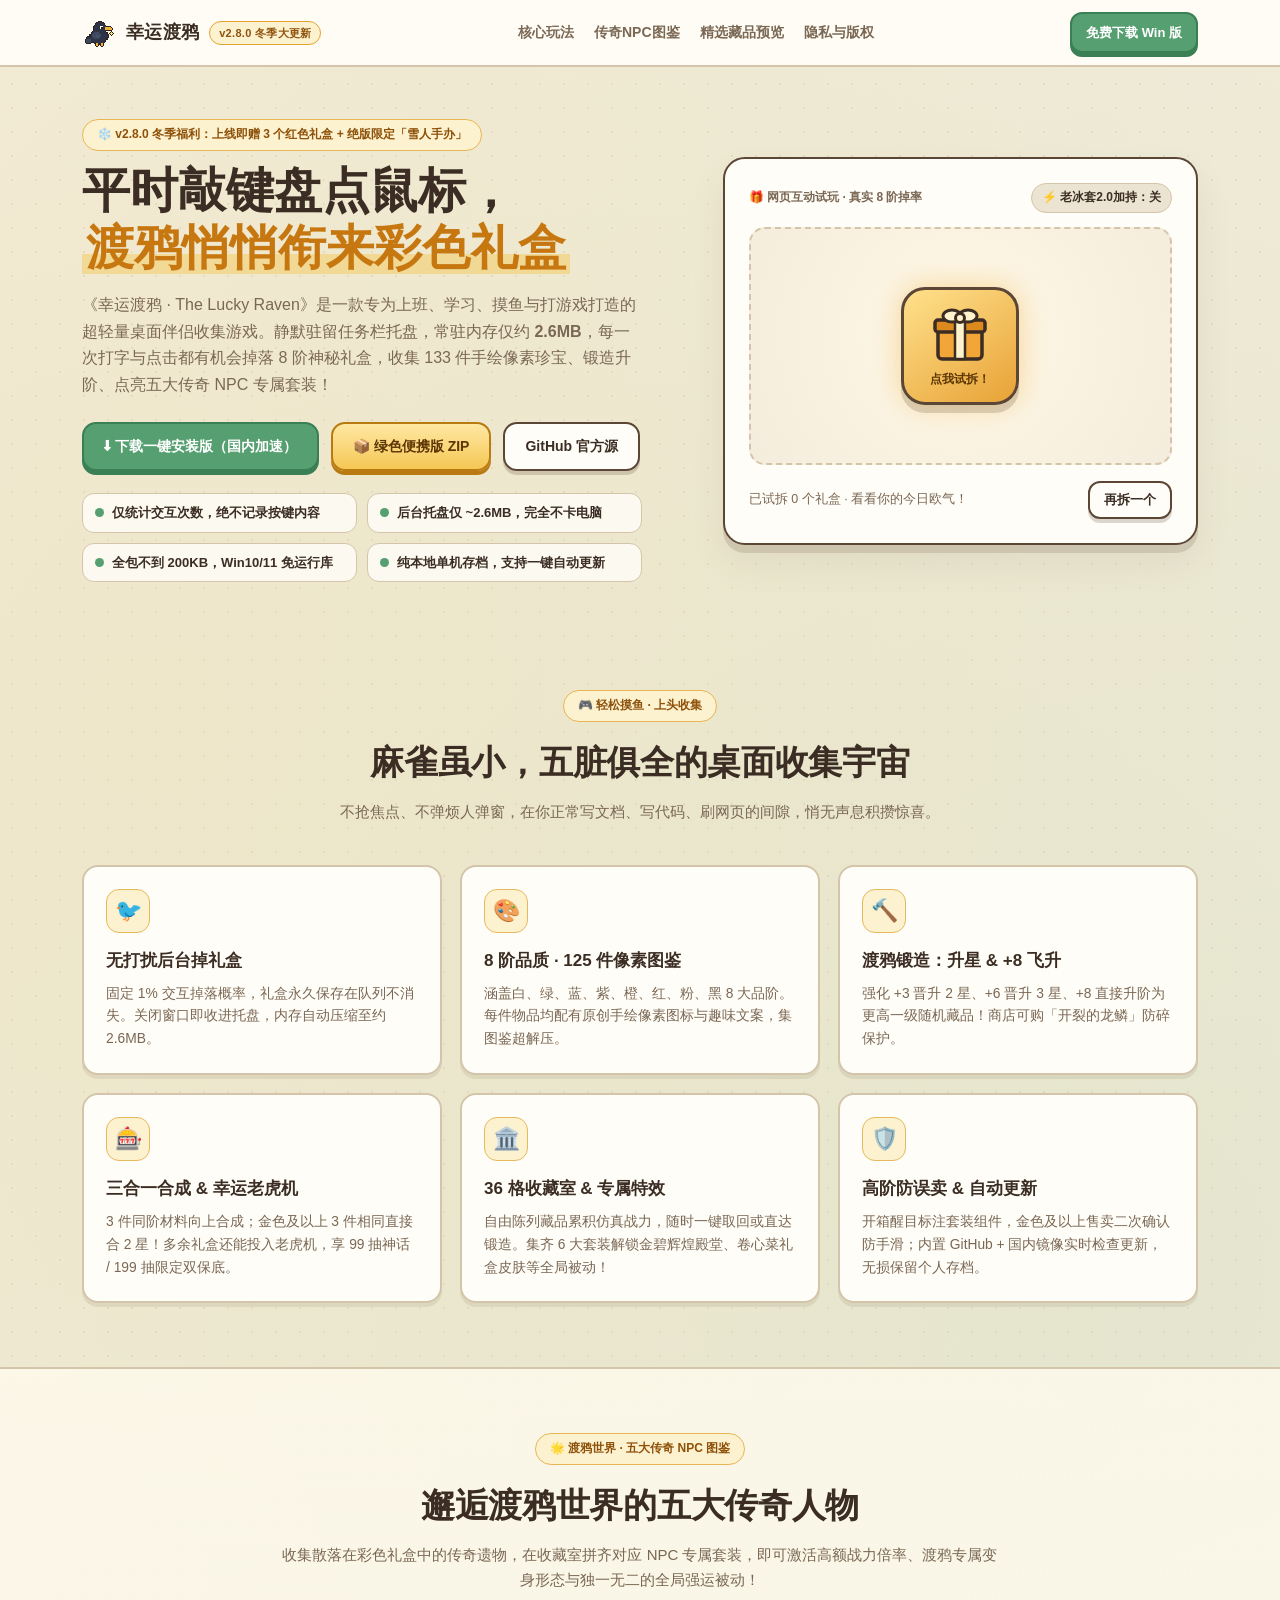
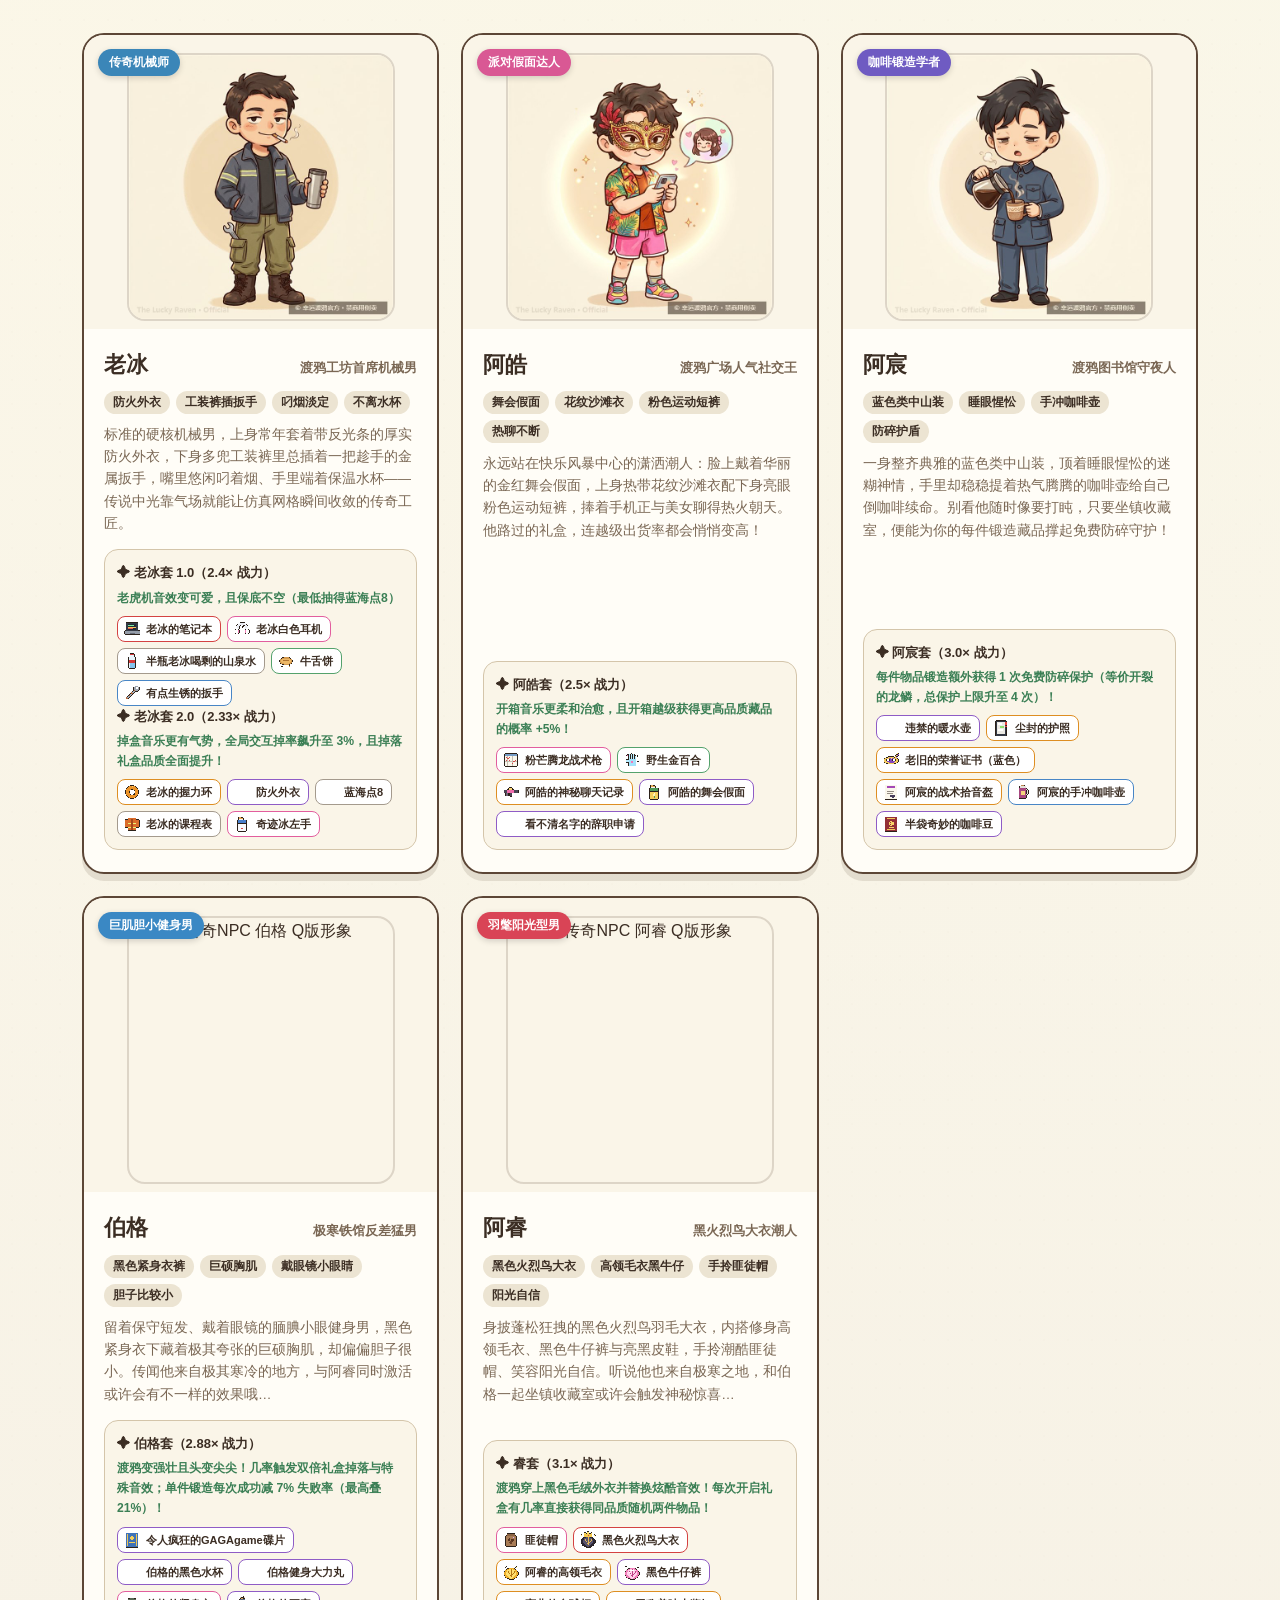
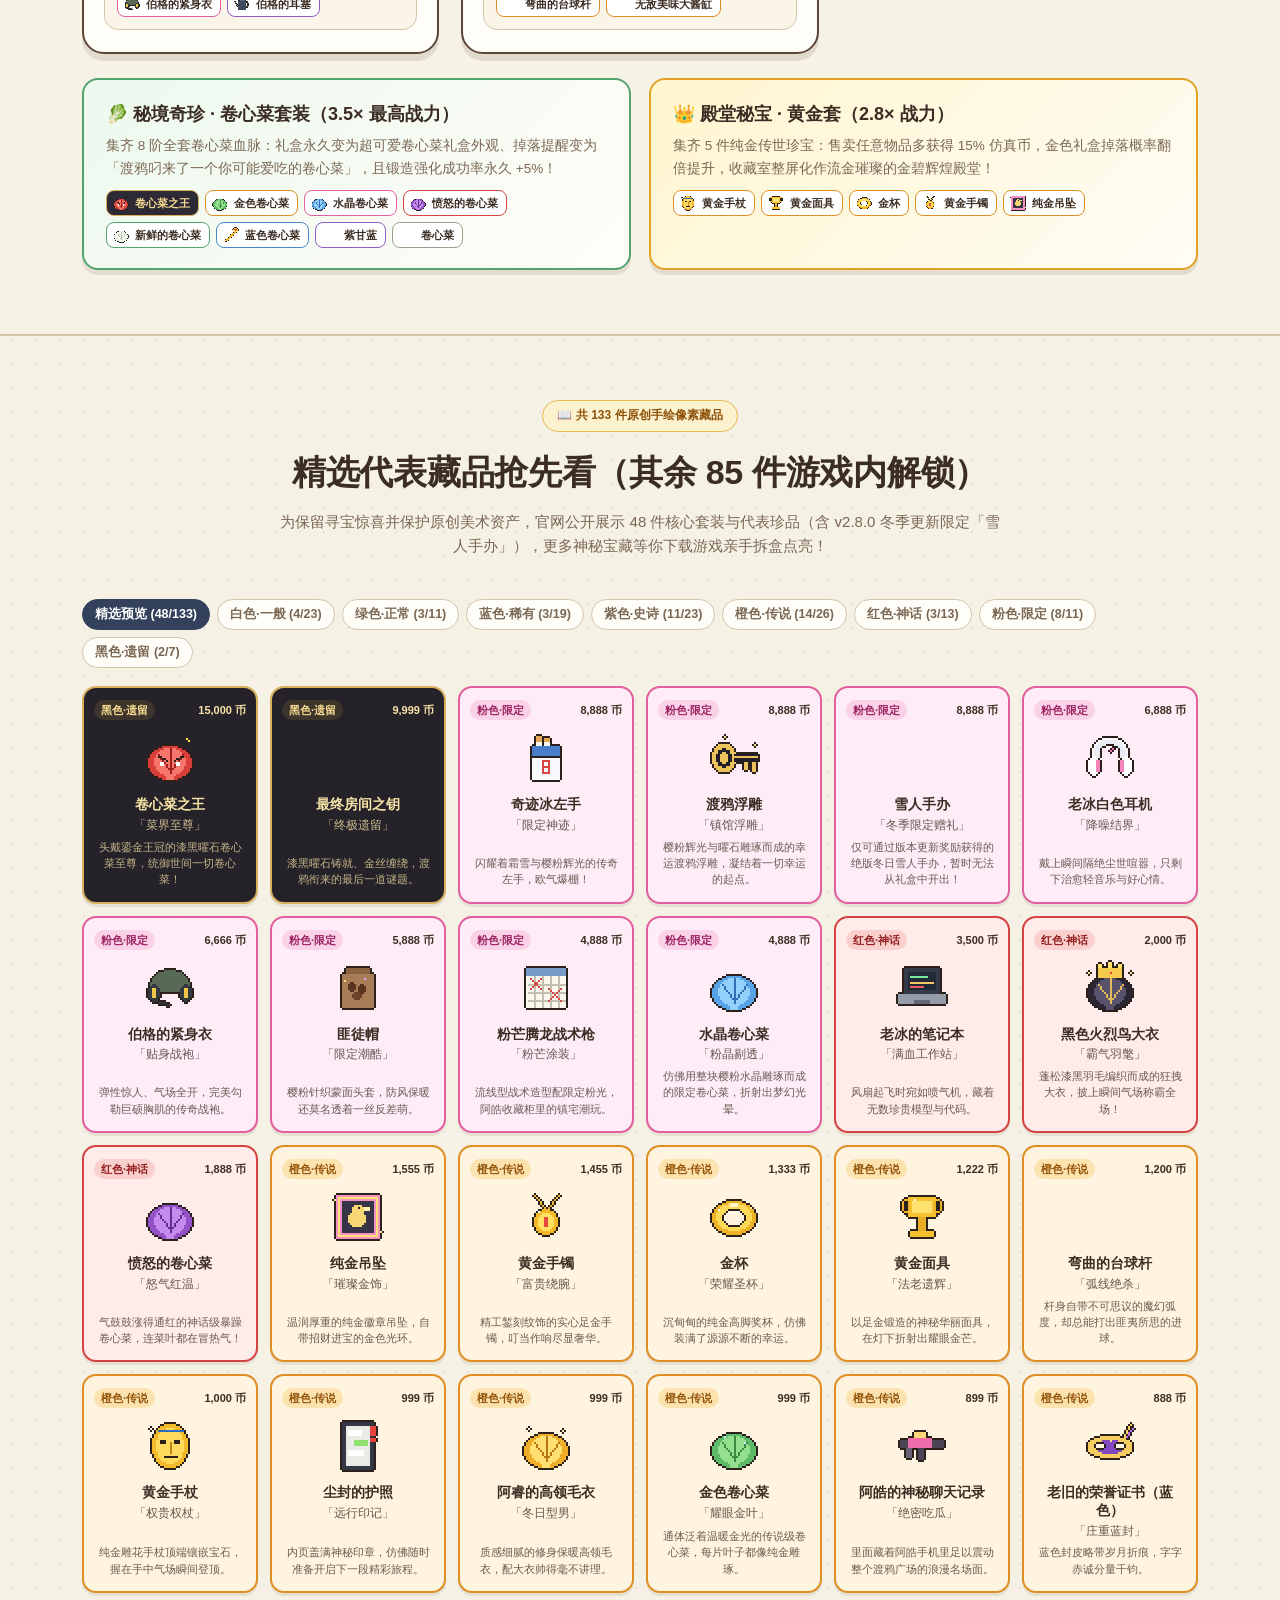
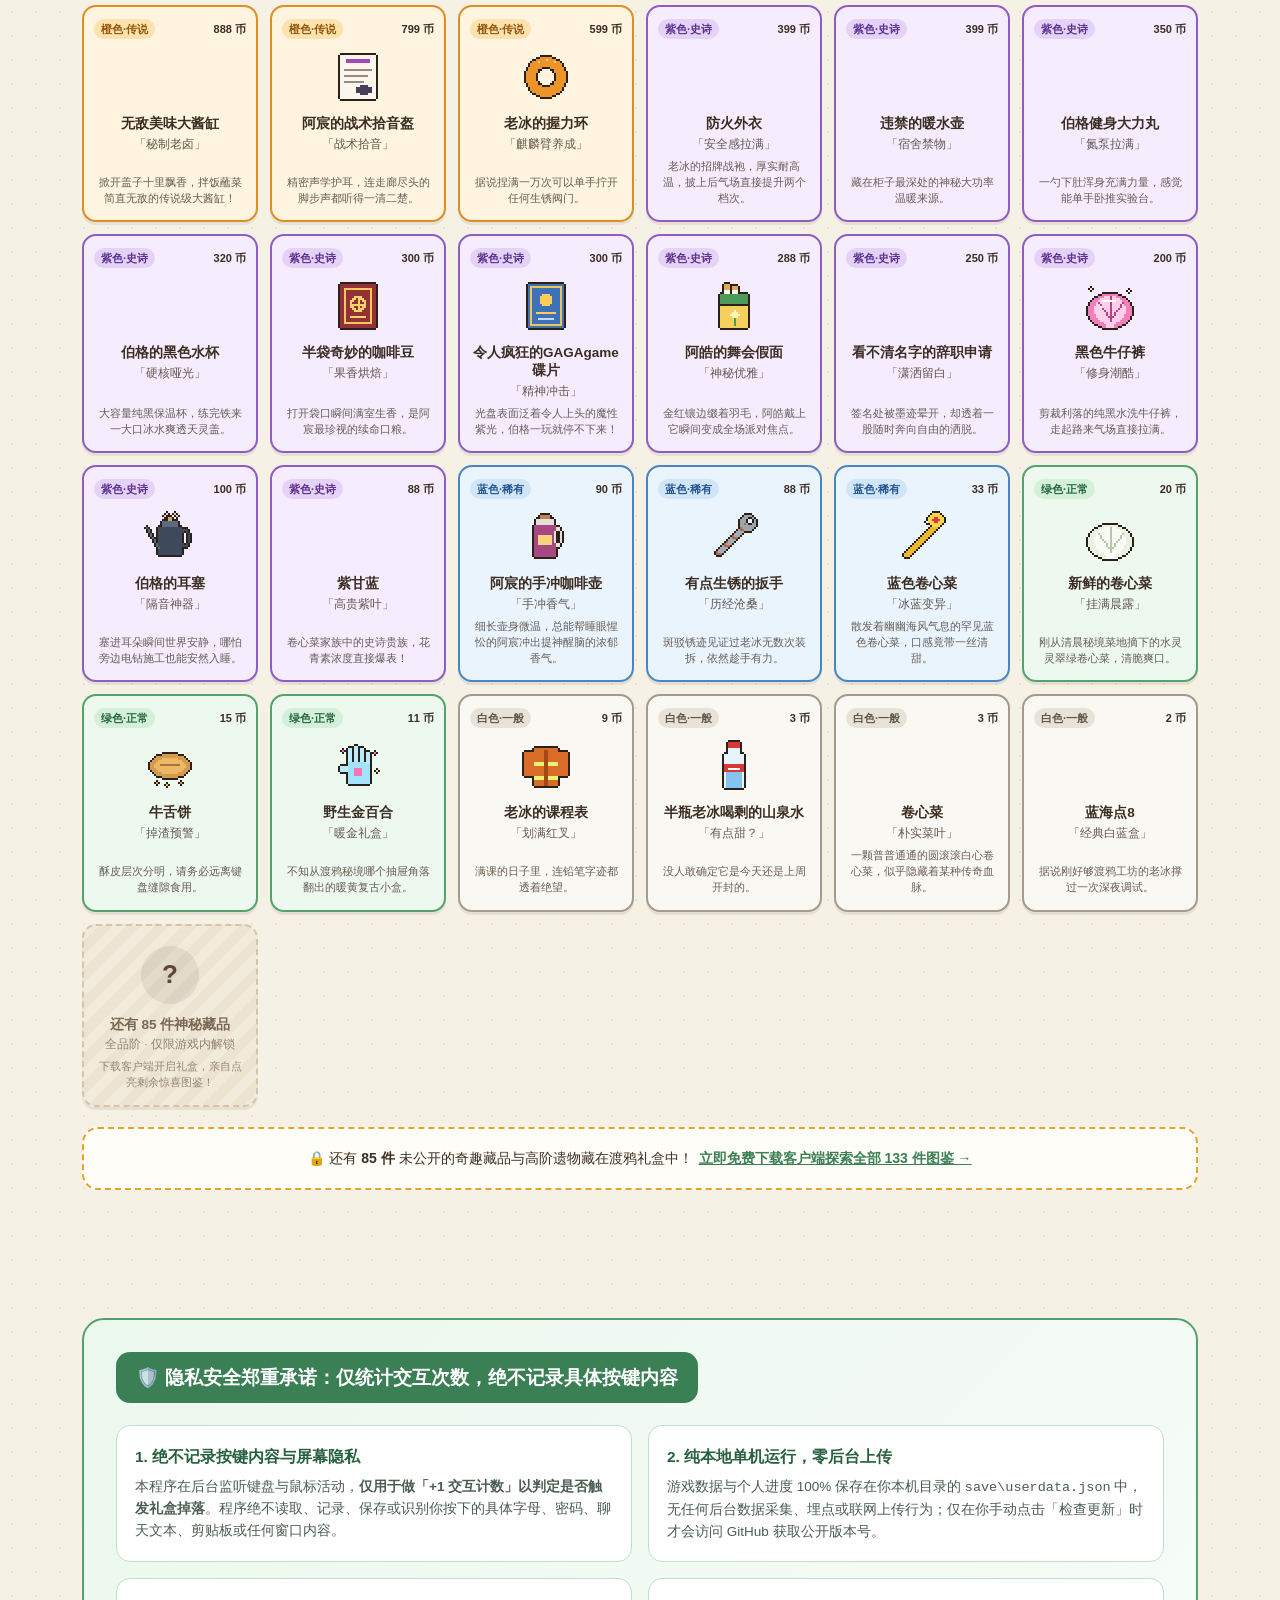
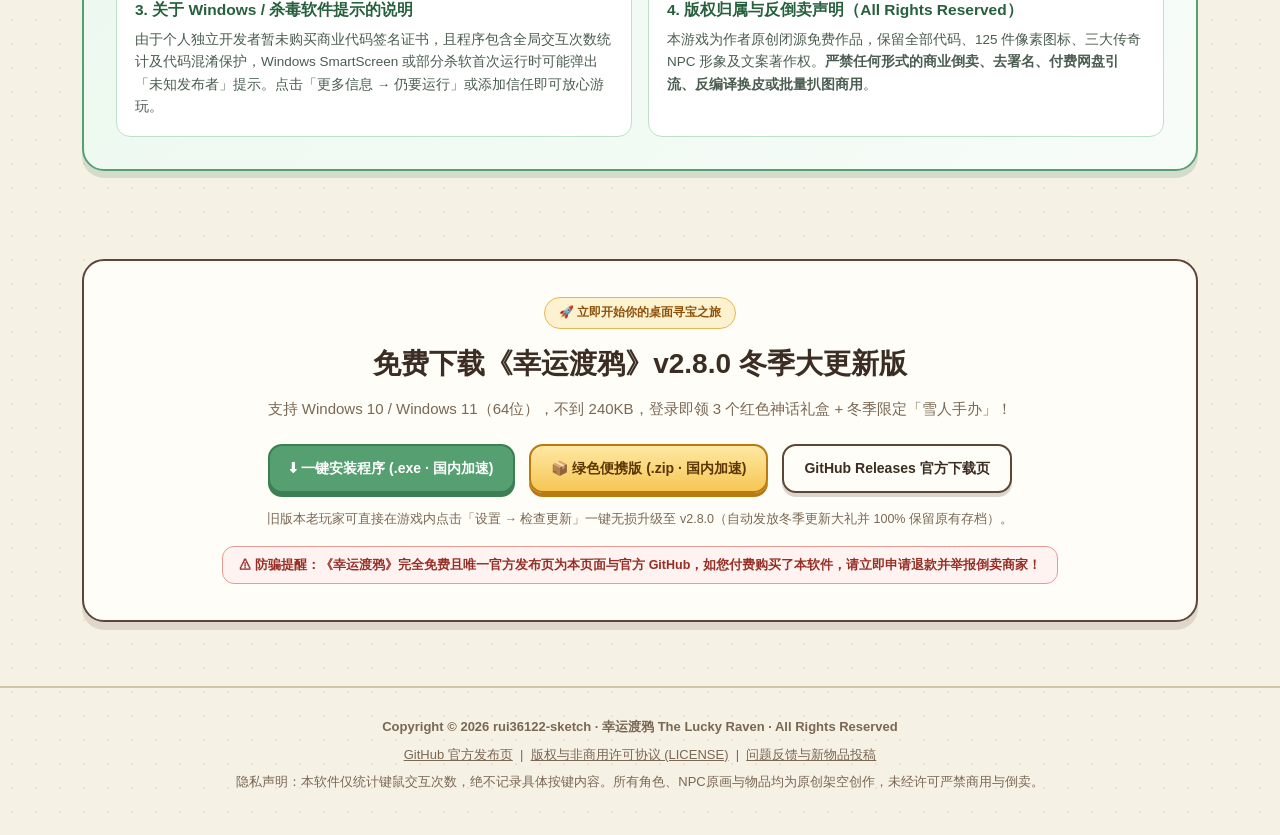
==== commit c30194e3: "Update website for v2.8.0 (BoGe & ARui NPCs)" ====
--- a/docs/index.html
+++ b/docs/index.html
@@ -349,7 +349,7 @@
       <a href="#top" class="brand">
         <img src="assets/raven.png" alt="幸运渡鸦图标" draggable="false" />
         <span>幸运渡鸦</span>
-        <span class="ver-pill">v2.7.1 安全加固版</span>
+        <span class="ver-pill">v2.8.0 冬季大更新</span>
       </a>
       <nav class="nav-links">
         <a href="#features">核心玩法</a>
@@ -364,16 +364,16 @@
   <section id="top" class="hero">
     <div class="container hero-grid">
       <div>
-        <div class="eyebrow">✦ Windows 极简后台挂机收集 · 完全免费 · 零广告零氪金</div>
+        <div class="eyebrow">❄️ v2.8.0 冬季福利：上线即赠 3 个红色礼盒 + 绝版限定「雪人手办」</div>
         <h1>平时敲键盘点鼠标，<br><span class="hl">渡鸦悄悄衔来彩色礼盒</span></h1>
         <p class="hero-desc">
-          《幸运渡鸦 · The Lucky Raven》是一款专为上班、学习、摸鱼与打游戏打造的超轻量桌面伴侣收集游戏。静默驻留任务栏托盘，常驻内存仅约 <strong>2.6MB</strong>，每一次打字与点击都有机会掉落 8 阶神秘礼盒，收集 125 件手绘像素珍宝、锻造升阶、点亮传奇 NPC 专属套装！
+          《幸运渡鸦 · The Lucky Raven》是一款专为上班、学习、摸鱼与打游戏打造的超轻量桌面伴侣收集游戏。静默驻留任务栏托盘，常驻内存仅约 <strong>2.6MB</strong>，每一次打字与点击都有机会掉落 8 阶神秘礼盒，收集 133 件手绘像素珍宝、锻造升阶、点亮五大传奇 NPC 专属套装！
         </p>
         <div class="hero-actions">
-          <a class="btn btn-primary" href="https://ghfast.top/https://github.com/rui36122-sketch/TheLuckyRaven/releases/download/v2.7.1/TheLuckyRaven_Setup.exe">
+          <a class="btn btn-primary" href="https://ghfast.top/https://github.com/rui36122-sketch/TheLuckyRaven/releases/download/v2.8.0/TheLuckyRaven_Setup.exe">
             ⬇ 下载一键安装版（国内加速）
           </a>
-          <a class="btn btn-gold" href="https://ghfast.top/https://github.com/rui36122-sketch/TheLuckyRaven/releases/download/v2.7.1/TheLuckyRaven_Update.zip">
+          <a class="btn btn-gold" href="https://ghfast.top/https://github.com/rui36122-sketch/TheLuckyRaven/releases/download/v2.8.0/TheLuckyRaven_Update.zip">
             📦 绿色便携版 ZIP
           </a>
           <a class="btn" href="https://github.com/rui36122-sketch/TheLuckyRaven/releases/latest" target="_blank" rel="noopener">
@@ -472,9 +472,9 @@
   <section id="npcs" class="npc-section">
     <div class="container">
       <div class="section-head">
-        <div class="eyebrow">🌟 渡鸦世界 · 传奇 NPC 图鉴</div>
-        <h2>邂逅渡鸦世界的三大传奇人物</h2>
-        <p>收集散落在彩色礼盒中的传奇遗物，在收藏室拼齐对应 NPC 专属套装，即可激活高额战力倍率与独一无二的全局强运被动！</p>
+        <div class="eyebrow">🌟 渡鸦世界 · 五大传奇 NPC 图鉴</div>
+        <h2>邂逅渡鸦世界的五大传奇人物</h2>
+        <p>收集散落在彩色礼盒中的传奇遗物，在收藏室拼齐对应 NPC 专属套装，即可激活高额战力倍率、渡鸦专属变身形态与独一无二的全局强运被动！</p>
       </div>
 
       <div class="npc-grid">
@@ -562,6 +562,60 @@
             </div>
           </div>
         </article>
+
+        <article class="npc-card">
+          <div class="npc-portrait-box">
+            <span class="npc-role-badge" style="background:#3A88C4;">巨肌胆小健身男</span>
+            <img src="assets/npc_boge.jpg" alt="传奇NPC 伯格 Q版形象" loading="lazy" draggable="false" />
+          </div>
+          <div class="npc-body">
+            <div class="npc-title-row">
+              <h3>伯格</h3>
+              <span class="npc-alias">极寒铁馆反差猛男</span>
+            </div>
+            <div class="npc-tags">
+              <span class="npc-tag">黑色紧身衣裤</span>
+              <span class="npc-tag">巨硕胸肌</span>
+              <span class="npc-tag">戴眼镜小眼睛</span>
+              <span class="npc-tag">胆子比较小</span>
+            </div>
+            <p class="npc-lore">
+              留着保守短发、戴着眼镜的腼腆小眼健身男，黑色紧身衣下藏着极其夸张的巨硕胸肌，却偏偏胆子很小。传闻他来自极其寒冷的地方，与阿睿同时激活或许会有不一样的效果哦…
+            </p>
+            <div class="npc-set-box">
+              <div class="npc-set-title">✦ 伯格套（2.88× 战力）</div>
+              <div class="npc-set-bonus">渡鸦变强壮且头变尖尖！几率触发双倍礼盒掉落与特殊音效；单件锻造每次成功减 7% 失败率（最高叠 21%）！</div>
+              <div class="mini-items" data-set="boge_set"></div>
+            </div>
+          </div>
+        </article>
+
+        <article class="npc-card">
+          <div class="npc-portrait-box">
+            <span class="npc-role-badge" style="background:#D94456;">羽氅阳光型男</span>
+            <img src="assets/npc_arui.jpg" alt="传奇NPC 阿睿 Q版形象" loading="lazy" draggable="false" />
+          </div>
+          <div class="npc-body">
+            <div class="npc-title-row">
+              <h3>阿睿</h3>
+              <span class="npc-alias">黑火烈鸟大衣潮人</span>
+            </div>
+            <div class="npc-tags">
+              <span class="npc-tag">黑色火烈鸟大衣</span>
+              <span class="npc-tag">高领毛衣黑牛仔</span>
+              <span class="npc-tag">手拎匪徒帽</span>
+              <span class="npc-tag">阳光自信</span>
+            </div>
+            <p class="npc-lore">
+              身披蓬松狂拽的黑色火烈鸟羽毛大衣，内搭修身高领毛衣、黑色牛仔裤与亮黑皮鞋，手拎潮酷匪徒帽、笑容阳光自信。听说他也来自极寒之地，和伯格一起坐镇收藏室或许会触发神秘惊喜…
+            </p>
+            <div class="npc-set-box">
+              <div class="npc-set-title">✦ 睿套（3.1× 战力）</div>
+              <div class="npc-set-bonus">渡鸦穿上黑色毛绒外衣并替换炫酷音效！每次开启礼盒有几率直接获得同品质随机两件物品！</div>
+              <div class="mini-items" data-set="rui_set"></div>
+            </div>
+          </div>
+        </article>
       </div>
 
       <div class="special-sets-grid">
@@ -583,9 +637,9 @@
   <section id="codex">
     <div class="container">
       <div class="section-head">
-        <div class="eyebrow">📖 共 125 件原创手绘像素藏品</div>
-        <h2>精选代表藏品抢先看（其余 89 件游戏内解锁）</h2>
-        <p>为保留寻宝惊喜并保护原创美术资产，官网公开展示 36 件核心套装与代表珍品，更多神秘宝藏等你下载游戏亲手拆盒点亮！</p>
+        <div class="eyebrow">📖 共 133 件原创手绘像素藏品</div>
+        <h2>精选代表藏品抢先看（其余 85 件游戏内解锁）</h2>
+        <p>为保留寻宝惊喜并保护原创美术资产，官网公开展示 48 件核心套装与代表珍品（含 v2.8.0 冬季更新限定「雪人手办」），更多神秘宝藏等你下载游戏亲手拆盒点亮！</p>
       </div>
 
       <div class="codex-controls">
@@ -594,7 +648,7 @@
 
       <div id="codexGrid" class="codex-grid"></div>
       <div class="mystery-banner">
-        🔒 还有 <strong>89 件</strong> 未公开的奇趣藏品与高阶遗物藏在渡鸦礼盒中！<a href="#download" style="color:#3B7F55;font-weight:900;text-decoration:underline;margin-left:6px;">立即免费下载客户端探索全部 125 件图鉴 →</a>
+        🔒 还有 <strong>85 件</strong> 未公开的奇趣藏品与高阶遗物藏在渡鸦礼盒中！<a href="#download" style="color:#3B7F55;font-weight:900;text-decoration:underline;margin-left:6px;">立即免费下载客户端探索全部 133 件图鉴 →</a>
       </div>
     </div>
   </section>
@@ -640,13 +694,13 @@
     <div class="container">
       <div class="download-box">
         <div class="eyebrow">🚀 立即开始你的桌面寻宝之旅</div>
-        <h2>免费下载《幸运渡鸦》v2.7.1 安全加固版</h2>
-        <p>支持 Windows 10 / Windows 11（64位），不到 200KB，双击 1 秒即可开启摸鱼掉盒快乐！</p>
+        <h2>免费下载《幸运渡鸦》v2.8.0 冬季大更新版</h2>
+        <p>支持 Windows 10 / Windows 11（64位），不到 240KB，登录即领 3 个红色神话礼盒 + 冬季限定「雪人手办」！</p>
         <div class="dl-btns">
-          <a class="btn btn-primary" href="https://ghfast.top/https://github.com/rui36122-sketch/TheLuckyRaven/releases/download/v2.7.1/TheLuckyRaven_Setup.exe">
+          <a class="btn btn-primary" href="https://ghfast.top/https://github.com/rui36122-sketch/TheLuckyRaven/releases/download/v2.8.0/TheLuckyRaven_Setup.exe">
             ⬇ 一键安装程序 (.exe · 国内加速)
           </a>
-          <a class="btn btn-gold" href="https://ghfast.top/https://github.com/rui36122-sketch/TheLuckyRaven/releases/download/v2.7.1/TheLuckyRaven_Update.zip">
+          <a class="btn btn-gold" href="https://ghfast.top/https://github.com/rui36122-sketch/TheLuckyRaven/releases/download/v2.8.0/TheLuckyRaven_Update.zip">
             📦 绿色便携版 (.zip · 国内加速)
           </a>
           <a class="btn" href="https://github.com/rui36122-sketch/TheLuckyRaven/releases/latest" target="_blank" rel="noopener">
@@ -654,7 +708,7 @@
           </a>
         </div>
         <div class="dl-note">
-          旧版本老玩家可直接在游戏内点击「设置 → 检查更新」一键无损升级至 v2.7.1（100% 保留原有存档与收藏进度）。
+          旧版本老玩家可直接在游戏内点击「设置 → 检查更新」一键无损升级至 v2.8.0（自动发放冬季更新大礼并 100% 保留原有存档）。
         </div>
         <div class="anti-resale">
           ⚠ 防骗提醒：《幸运渡鸦》完全免费且唯一官方发布页为本页面与官方 GitHub，如您付费购买了本软件，请立即申请退款并举报倒卖商家！
@@ -693,11 +747,13 @@
       laobing_2:   { name: "传奇NPC · 老冰套 2.0", items: ["o_02", "p_05", "w_01", "w_10", "k_01"] },
       hao_set:     { name: "传奇NPC · 阿皓套",     items: ["k_02", "g_01", "o_06", "p_12", "p_16"] },
       chen_set:    { name: "传奇NPC · 阿宸套",     items: ["p_06", "o_12", "o_11", "o_10", "b_11", "p_17"] },
+      boge_set:    { name: "传奇NPC · 伯格套",     items: ["p_23", "p_18", "p_15", "k_03", "p_21"] },
+      rui_set:     { name: "传奇NPC · 睿套",       items: ["k_06", "r_13", "o_24", "p_22", "o_23", "o_13"] },
       cabbage_set: { name: "秘境奇珍 · 卷心菜套装", items: ["d_07", "o_14", "k_08", "r_12", "g_11", "b_19", "p_19", "w_18"] },
       gold_set:    { name: "殿堂秘宝 · 黄金套",     items: ["o_18", "o_19", "o_20", "o_21", "o_22"] }
     };
 
-    const DATA = {"preview":[{"id":"r_11","name":"老冰的笔记本","r":"Red","p":3500,"sub":"满血工作站","flav":"风扇起飞时宛如喷气机，藏着无数珍贵模型与代码。","tag":"数码","c":0,"row":0},{"id":"k_07","name":"老冰白色耳机","r":"Pink","p":6888,"sub":"降噪结界","flav":"戴上瞬间隔绝尘世喧嚣，只剩下治愈轻音乐与好心情。","tag":"数码","c":1,"row":0},{"id":"w_07","name":"半瓶老冰喝剩的山泉水","r":"White","p":3,"sub":"有点甜？","flav":"没人敢确定它是今天还是上周开封的。","tag":"饮食","c":2,"row":0},{"id":"g_06","name":"牛舌饼","r":"Green","p":15,"sub":"掉渣预警","flav":"酥皮层次分明，请务必远离键盘缝隙食用。","tag":"饮食","c":3,"row":0},{"id":"b_10","name":"有点生锈的扳手","r":"Blue","p":88,"sub":"历经沧桑","flav":"斑驳锈迹见证过老冰无数次装拆，依然趁手有力。","tag":"工具","c":4,"row":0},{"id":"o_02","name":"老冰的握力环","r":"Gold","p":599,"sub":"麒麟臂养成","flav":"据说捏满一万次可以单手拧开任何生锈阀门。","tag":"工具","c":5,"row":0},{"id":"p_05","name":"防火外衣","r":"Purple","p":399,"sub":"安全感拉满","flav":"老冰的招牌战袍，厚实耐高温，披上后气场直接提升两个档次。","tag":"服饰","c":0,"row":1},{"id":"w_01","name":"蓝海点8","r":"White","p":2,"sub":"经典白蓝盒","flav":"据说刚好够渡鸦工坊的老冰撑过一次深夜调试。","tag":"日常","c":1,"row":1},{"id":"w_10","name":"老冰的课程表","r":"White","p":9,"sub":"划满红叉","flav":"满课的日子里，连铅笔字迹都透着绝望。","tag":"学术","c":2,"row":1},{"id":"k_01","name":"奇迹冰左手","r":"Pink","p":8888,"sub":"限定神迹","flav":"闪耀着霜雪与樱粉辉光的传奇左手，欧气爆棚！","tag":"珍宝","c":3,"row":1},{"id":"k_02","name":"粉芒腾龙战术枪","r":"Pink","p":4888,"sub":"粉芒涂装","flav":"流线型战术造型配限定粉光，阿皓收藏柜里的镇宅潮玩。","tag":"珍宝","c":4,"row":1},{"id":"g_01","name":"野生金百合","r":"Green","p":11,"sub":"暖金礼盒","flav":"不知从渡鸦秘境哪个抽屉角落翻出的暖黄复古小盒。","tag":"日常","c":5,"row":1},{"id":"o_06","name":"阿皓的神秘聊天记录","r":"Gold","p":899,"sub":"绝密吃瓜","flav":"里面藏着阿皓手机里足以震动整个渡鸦广场的浪漫名场面。","tag":"数码","c":0,"row":2},{"id":"p_12","name":"阿皓的舞会假面","r":"Purple","p":288,"sub":"神秘优雅","flav":"金红镶边缀着羽毛，阿皓戴上它瞬间变成全场派对焦点。","tag":"服饰","c":1,"row":2},{"id":"p_16","name":"看不清名字的辞职申请","r":"Purple","p":250,"sub":"潇洒留白","flav":"签名处被墨迹晕开，却透着一股随时奔向自由的洒脱。","tag":"办公","c":2,"row":2},{"id":"p_06","name":"违禁的暖水壶","r":"Purple","p":399,"sub":"宿舍禁物","flav":"藏在柜子最深处的神秘大功率温暖来源。","tag":"日常","c":3,"row":2},{"id":"o_12","name":"尘封的护照","r":"Gold","p":999,"sub":"远行印记","flav":"内页盖满神秘印章，仿佛随时准备开启下一段精彩旅程。","tag":"珍宝","c":4,"row":2},{"id":"o_11","name":"老旧的荣誉证书（蓝色）","r":"Gold","p":888,"sub":"庄重蓝封","flav":"蓝色封皮略带岁月折痕，字字赤诚分量千钧。","tag":"学术","c":5,"row":2},{"id":"o_10","name":"阿宸的战术拾音盔","r":"Gold","p":799,"sub":"战术拾音","flav":"精密声学护耳，连走廊尽头的脚步声都听得一清二楚。","tag":"服饰","c":0,"row":3},{"id":"b_11","name":"阿宸的手冲咖啡壶","r":"Blue","p":90,"sub":"手冲香气","flav":"细长壶身微温，总能帮睡眼惺忪的阿宸冲出提神醒脑的浓郁香气。","tag":"饮食","c":1,"row":3},{"id":"p_17","name":"半袋奇妙的咖啡豆","r":"Purple","p":300,"sub":"果香烘焙","flav":"打开袋口瞬间满室生香，是阿宸最珍视的续命口粮。","tag":"饮食","c":2,"row":3},{"id":"d_07","name":"卷心菜之王","r":"Black","p":15000,"sub":"菜界至尊","flav":"头戴鎏金王冠的漆黑曜石卷心菜至尊，统御世间一切卷心菜！","tag":"卷心菜","c":3,"row":3},{"id":"o_14","name":"金色卷心菜","r":"Gold","p":999,"sub":"耀眼金叶","flav":"通体泛着温暖金光的传说级卷心菜，每片叶子都像纯金雕琢。","tag":"卷心菜","c":4,"row":3},{"id":"k_08","name":"水晶卷心菜","r":"Pink","p":4888,"sub":"粉晶剔透","flav":"仿佛用整块樱粉水晶雕琢而成的限定卷心菜，折射出梦幻光晕。","tag":"卷心菜","c":5,"row":3},{"id":"r_12","name":"愤怒的卷心菜","r":"Red","p":1888,"sub":"怒气红温","flav":"气鼓鼓涨得通红的神话级暴躁卷心菜，连菜叶都在冒热气！","tag":"卷心菜","c":0,"row":4},{"id":"g_11","name":"新鲜的卷心菜","r":"Green","p":20,"sub":"挂满晨露","flav":"刚从清晨秘境菜地摘下的水灵灵翠绿卷心菜，清脆爽口。","tag":"卷心菜","c":1,"row":4},{"id":"b_19","name":"蓝色卷心菜","r":"Blue","p":33,"sub":"冰蓝变异","flav":"散发着幽幽海风气息的罕见蓝色卷心菜，口感竟带一丝清甜。","tag":"卷心菜","c":2,"row":4},{"id":"p_19","name":"紫甘蓝","r":"Purple","p":88,"sub":"高贵紫叶","flav":"卷心菜家族中的史诗贵族，花青素浓度直接爆表！","tag":"卷心菜","c":3,"row":4},{"id":"w_18","name":"卷心菜","r":"White","p":3,"sub":"朴实菜叶","flav":"一颗普普通通的圆滚滚白心卷心菜，似乎隐藏着某种传奇血脉。","tag":"卷心菜","c":4,"row":4},{"id":"o_18","name":"黄金手杖","r":"Gold","p":1000,"sub":"权贵权杖","flav":"纯金雕花手杖顶端镶嵌宝石，握在手中气场瞬间登顶。","tag":"黄金","c":5,"row":4},{"id":"o_19","name":"黄金面具","r":"Gold","p":1222,"sub":"法老遗辉","flav":"以足金锻造的神秘华丽面具，在灯下折射出耀眼金芒。","tag":"黄金","c":0,"row":5},{"id":"o_20","name":"金杯","r":"Gold","p":1333,"sub":"荣耀圣杯","flav":"沉甸甸的纯金高脚奖杯，仿佛装满了源源不断的幸运。","tag":"黄金","c":1,"row":5},{"id":"o_21","name":"黄金手镯","r":"Gold","p":1455,"sub":"富贵绕腕","flav":"精工錾刻纹饰的实心足金手镯，叮当作响尽显奢华。","tag":"黄金","c":2,"row":5},{"id":"o_22","name":"纯金吊坠","r":"Gold","p":1555,"sub":"璀璨金饰","flav":"温润厚重的纯金徽章吊坠，自带招财进宝的金色光环。","tag":"黄金","c":3,"row":5},{"id":"k_10","name":"渡鸦浮雕","r":"Pink","p":8888,"sub":"镇馆浮雕","flav":"樱粉辉光与曜石雕琢而成的幸运渡鸦浮雕，凝结着一切幸运的起点。","tag":"珍宝","c":4,"row":5},{"id":"d_01","name":"最终房间之钥","r":"Black","p":9999,"sub":"终极遗留","flav":"漆黑曜石铸就、金丝缠绕，渡鸦衔来的最后一道谜题。","tag":"遗物","c":5,"row":5}],"totals":{"Black":7,"Purple":21,"White":23,"Red":12,"Green":11,"Blue":19,"Pink":10,"Gold":22}};
+    const DATA = {"preview":[{"id":"r_11","name":"老冰的笔记本","r":"Red","p":3500,"sub":"满血工作站","flav":"风扇起飞时宛如喷气机，藏着无数珍贵模型与代码。","tag":"数码","ev":false,"c":0,"row":0},{"id":"k_07","name":"老冰白色耳机","r":"Pink","p":6888,"sub":"降噪结界","flav":"戴上瞬间隔绝尘世喧嚣，只剩下治愈轻音乐与好心情。","tag":"数码","ev":false,"c":1,"row":0},{"id":"w_07","name":"半瓶老冰喝剩的山泉水","r":"White","p":3,"sub":"有点甜？","flav":"没人敢确定它是今天还是上周开封的。","tag":"饮食","ev":false,"c":2,"row":0},{"id":"g_06","name":"牛舌饼","r":"Green","p":15,"sub":"掉渣预警","flav":"酥皮层次分明，请务必远离键盘缝隙食用。","tag":"饮食","ev":false,"c":3,"row":0},{"id":"b_10","name":"有点生锈的扳手","r":"Blue","p":88,"sub":"历经沧桑","flav":"斑驳锈迹见证过老冰无数次装拆，依然趁手有力。","tag":"工具","ev":false,"c":4,"row":0},{"id":"o_02","name":"老冰的握力环","r":"Gold","p":599,"sub":"麒麟臂养成","flav":"据说捏满一万次可以单手拧开任何生锈阀门。","tag":"工具","ev":false,"c":5,"row":0},{"id":"p_05","name":"防火外衣","r":"Purple","p":399,"sub":"安全感拉满","flav":"老冰的招牌战袍，厚实耐高温，披上后气场直接提升两个档次。","tag":"服饰","ev":false,"c":6,"row":0},{"id":"w_01","name":"蓝海点8","r":"White","p":2,"sub":"经典白蓝盒","flav":"据说刚好够渡鸦工坊的老冰撑过一次深夜调试。","tag":"日常","ev":false,"c":7,"row":0},{"id":"w_10","name":"老冰的课程表","r":"White","p":9,"sub":"划满红叉","flav":"满课的日子里，连铅笔字迹都透着绝望。","tag":"学术","ev":false,"c":0,"row":1},{"id":"k_01","name":"奇迹冰左手","r":"Pink","p":8888,"sub":"限定神迹","flav":"闪耀着霜雪与樱粉辉光的传奇左手，欧气爆棚！","tag":"珍宝","ev":false,"c":1,"row":1},{"id":"k_02","name":"粉芒腾龙战术枪","r":"Pink","p":4888,"sub":"粉芒涂装","flav":"流线型战术造型配限定粉光，阿皓收藏柜里的镇宅潮玩。","tag":"珍宝","ev":false,"c":2,"row":1},{"id":"g_01","name":"野生金百合","r":"Green","p":11,"sub":"暖金礼盒","flav":"不知从渡鸦秘境哪个抽屉角落翻出的暖黄复古小盒。","tag":"日常","ev":false,"c":3,"row":1},{"id":"o_06","name":"阿皓的神秘聊天记录","r":"Gold","p":899,"sub":"绝密吃瓜","flav":"里面藏着阿皓手机里足以震动整个渡鸦广场的浪漫名场面。","tag":"数码","ev":false,"c":4,"row":1},{"id":"p_12","name":"阿皓的舞会假面","r":"Purple","p":288,"sub":"神秘优雅","flav":"金红镶边缀着羽毛，阿皓戴上它瞬间变成全场派对焦点。","tag":"服饰","ev":false,"c":5,"row":1},{"id":"p_16","name":"看不清名字的辞职申请","r":"Purple","p":250,"sub":"潇洒留白","flav":"签名处被墨迹晕开，却透着一股随时奔向自由的洒脱。","tag":"办公","ev":false,"c":6,"row":1},{"id":"p_06","name":"违禁的暖水壶","r":"Purple","p":399,"sub":"宿舍禁物","flav":"藏在柜子最深处的神秘大功率温暖来源。","tag":"日常","ev":false,"c":7,"row":1},{"id":"o_12","name":"尘封的护照","r":"Gold","p":999,"sub":"远行印记","flav":"内页盖满神秘印章，仿佛随时准备开启下一段精彩旅程。","tag":"珍宝","ev":false,"c":0,"row":2},{"id":"o_11","name":"老旧的荣誉证书（蓝色）","r":"Gold","p":888,"sub":"庄重蓝封","flav":"蓝色封皮略带岁月折痕，字字赤诚分量千钧。","tag":"学术","ev":false,"c":1,"row":2},{"id":"o_10","name":"阿宸的战术拾音盔","r":"Gold","p":799,"sub":"战术拾音","flav":"精密声学护耳，连走廊尽头的脚步声都听得一清二楚。","tag":"服饰","ev":false,"c":2,"row":2},{"id":"b_11","name":"阿宸的手冲咖啡壶","r":"Blue","p":90,"sub":"手冲香气","flav":"细长壶身微温，总能帮睡眼惺忪的阿宸冲出提神醒脑的浓郁香气。","tag":"饮食","ev":false,"c":3,"row":2},{"id":"p_17","name":"半袋奇妙的咖啡豆","r":"Purple","p":300,"sub":"果香烘焙","flav":"打开袋口瞬间满室生香，是阿宸最珍视的续命口粮。","tag":"饮食","ev":false,"c":4,"row":2},{"id":"p_23","name":"令人疯狂的GAGAgame碟片","r":"Purple","p":300,"sub":"精神冲击","flav":"光盘表面泛着令人上头的魔性紫光，伯格一玩就停不下来！","tag":"伯格","ev":false,"c":5,"row":2},{"id":"p_18","name":"伯格的黑色水杯","r":"Purple","p":320,"sub":"硬核哑光","flav":"大容量纯黑保温杯，练完铁来一大口冰水爽透天灵盖。","tag":"伯格","ev":false,"c":6,"row":2},{"id":"p_15","name":"伯格健身大力丸","r":"Purple","p":350,"sub":"氮泵拉满","flav":"一勺下肚浑身充满力量，感觉能单手卧推实验台。","tag":"伯格","ev":false,"c":7,"row":2},{"id":"k_03","name":"伯格的紧身衣","r":"Pink","p":6666,"sub":"贴身战袍","flav":"弹性惊人、气场全开，完美勾勒巨硕胸肌的传奇战袍。","tag":"伯格","ev":false,"c":0,"row":3},{"id":"p_21","name":"伯格的耳塞","r":"Purple","p":100,"sub":"隔音神器","flav":"塞进耳朵瞬间世界安静，哪怕旁边电钻施工也能安然入睡。","tag":"伯格","ev":false,"c":1,"row":3},{"id":"k_06","name":"匪徒帽","r":"Pink","p":5888,"sub":"限定潮酷","flav":"樱粉针织蒙面头套，防风保暖还莫名透着一丝反差萌。","tag":"阿睿","ev":false,"c":2,"row":3},{"id":"r_13","name":"黑色火烈鸟大衣","r":"Red","p":2000,"sub":"霸气羽氅","flav":"蓬松漆黑羽毛编织而成的狂拽大衣，披上瞬间气场称霸全场！","tag":"阿睿","ev":false,"c":3,"row":3},{"id":"o_24","name":"阿睿的高领毛衣","r":"Gold","p":999,"sub":"冬日型男","flav":"质感细腻的修身保暖高领毛衣，配大衣帅得毫不讲理。","tag":"阿睿","ev":false,"c":4,"row":3},{"id":"p_22","name":"黑色牛仔裤","r":"Purple","p":200,"sub":"修身潮酷","flav":"剪裁利落的纯黑水洗牛仔裤，走起路来气场直接拉满。","tag":"阿睿","ev":false,"c":5,"row":3},{"id":"o_23","name":"弯曲的台球杆","r":"Gold","p":1200,"sub":"弧线绝杀","flav":"杆身自带不可思议的魔幻弧度，却总能打出匪夷所思的进球。","tag":"阿睿","ev":false,"c":6,"row":3},{"id":"o_13","name":"无敌美味大酱缸","r":"Gold","p":888,"sub":"秘制老卤","flav":"掀开盖子十里飘香，拌饭蘸菜简直无敌的传说级大酱缸！","tag":"饮食","ev":false,"c":7,"row":3},{"id":"d_07","name":"卷心菜之王","r":"Black","p":15000,"sub":"菜界至尊","flav":"头戴鎏金王冠的漆黑曜石卷心菜至尊，统御世间一切卷心菜！","tag":"卷心菜","ev":false,"c":0,"row":4},{"id":"o_14","name":"金色卷心菜","r":"Gold","p":999,"sub":"耀眼金叶","flav":"通体泛着温暖金光的传说级卷心菜，每片叶子都像纯金雕琢。","tag":"卷心菜","ev":false,"c":1,"row":4},{"id":"k_08","name":"水晶卷心菜","r":"Pink","p":4888,"sub":"粉晶剔透","flav":"仿佛用整块樱粉水晶雕琢而成的限定卷心菜，折射出梦幻光晕。","tag":"卷心菜","ev":false,"c":2,"row":4},{"id":"r_12","name":"愤怒的卷心菜","r":"Red","p":1888,"sub":"怒气红温","flav":"气鼓鼓涨得通红的神话级暴躁卷心菜，连菜叶都在冒热气！","tag":"卷心菜","ev":false,"c":3,"row":4},{"id":"g_11","name":"新鲜的卷心菜","r":"Green","p":20,"sub":"挂满晨露","flav":"刚从清晨秘境菜地摘下的水灵灵翠绿卷心菜，清脆爽口。","tag":"卷心菜","ev":false,"c":4,"row":4},{"id":"b_19","name":"蓝色卷心菜","r":"Blue","p":33,"sub":"冰蓝变异","flav":"散发着幽幽海风气息的罕见蓝色卷心菜，口感竟带一丝清甜。","tag":"卷心菜","ev":false,"c":5,"row":4},{"id":"p_19","name":"紫甘蓝","r":"Purple","p":88,"sub":"高贵紫叶","flav":"卷心菜家族中的史诗贵族，花青素浓度直接爆表！","tag":"卷心菜","ev":false,"c":6,"row":4},{"id":"w_18","name":"卷心菜","r":"White","p":3,"sub":"朴实菜叶","flav":"一颗普普通通的圆滚滚白心卷心菜，似乎隐藏着某种传奇血脉。","tag":"卷心菜","ev":false,"c":7,"row":4},{"id":"o_18","name":"黄金手杖","r":"Gold","p":1000,"sub":"权贵权杖","flav":"纯金雕花手杖顶端镶嵌宝石，握在手中气场瞬间登顶。","tag":"黄金","ev":false,"c":0,"row":5},{"id":"o_19","name":"黄金面具","r":"Gold","p":1222,"sub":"法老遗辉","flav":"以足金锻造的神秘华丽面具，在灯下折射出耀眼金芒。","tag":"黄金","ev":false,"c":1,"row":5},{"id":"o_20","name":"金杯","r":"Gold","p":1333,"sub":"荣耀圣杯","flav":"沉甸甸的纯金高脚奖杯，仿佛装满了源源不断的幸运。","tag":"黄金","ev":false,"c":2,"row":5},{"id":"o_21","name":"黄金手镯","r":"Gold","p":1455,"sub":"富贵绕腕","flav":"精工錾刻纹饰的实心足金手镯，叮当作响尽显奢华。","tag":"黄金","ev":false,"c":3,"row":5},{"id":"o_22","name":"纯金吊坠","r":"Gold","p":1555,"sub":"璀璨金饰","flav":"温润厚重的纯金徽章吊坠，自带招财进宝的金色光环。","tag":"黄金","ev":false,"c":4,"row":5},{"id":"k_10","name":"渡鸦浮雕","r":"Pink","p":8888,"sub":"镇馆浮雕","flav":"樱粉辉光与曜石雕琢而成的幸运渡鸦浮雕，凝结着一切幸运的起点。","tag":"珍宝","ev":false,"c":5,"row":5},{"id":"k_11","name":"雪人手办","r":"Pink","p":8888,"sub":"冬季限定赠礼","flav":"仅可通过版本更新奖励获得的绝版冬日雪人手办，暂时无法从礼盒中开出！","tag":"珍宝","ev":true,"c":6,"row":5},{"id":"d_01","name":"最终房间之钥","r":"Black","p":9999,"sub":"终极遗留","flav":"漆黑曜石铸就、金丝缠绕，渡鸦衔来的最后一道谜题。","tag":"遗物","ev":false,"c":7,"row":5}],"totals":{"Black":7,"Purple":23,"White":23,"Red":13,"Green":11,"Blue":19,"Pink":11,"Gold":26}};
     const CATALOG = DATA.preview;
     const TOTALS = DATA.totals;
     const ITEM_MAP = {};
@@ -771,7 +827,7 @@
 
       setTimeout(() => {
         const r = rollRarity();
-        const pool = BY_RARITY[r];
+        const pool = BY_RARITY[r].filter(x => !x.ev);
         const item = pool[Math.floor(Math.random() * pool.length)];
         const rm = RARITIES[item.r];
         demoCount++;
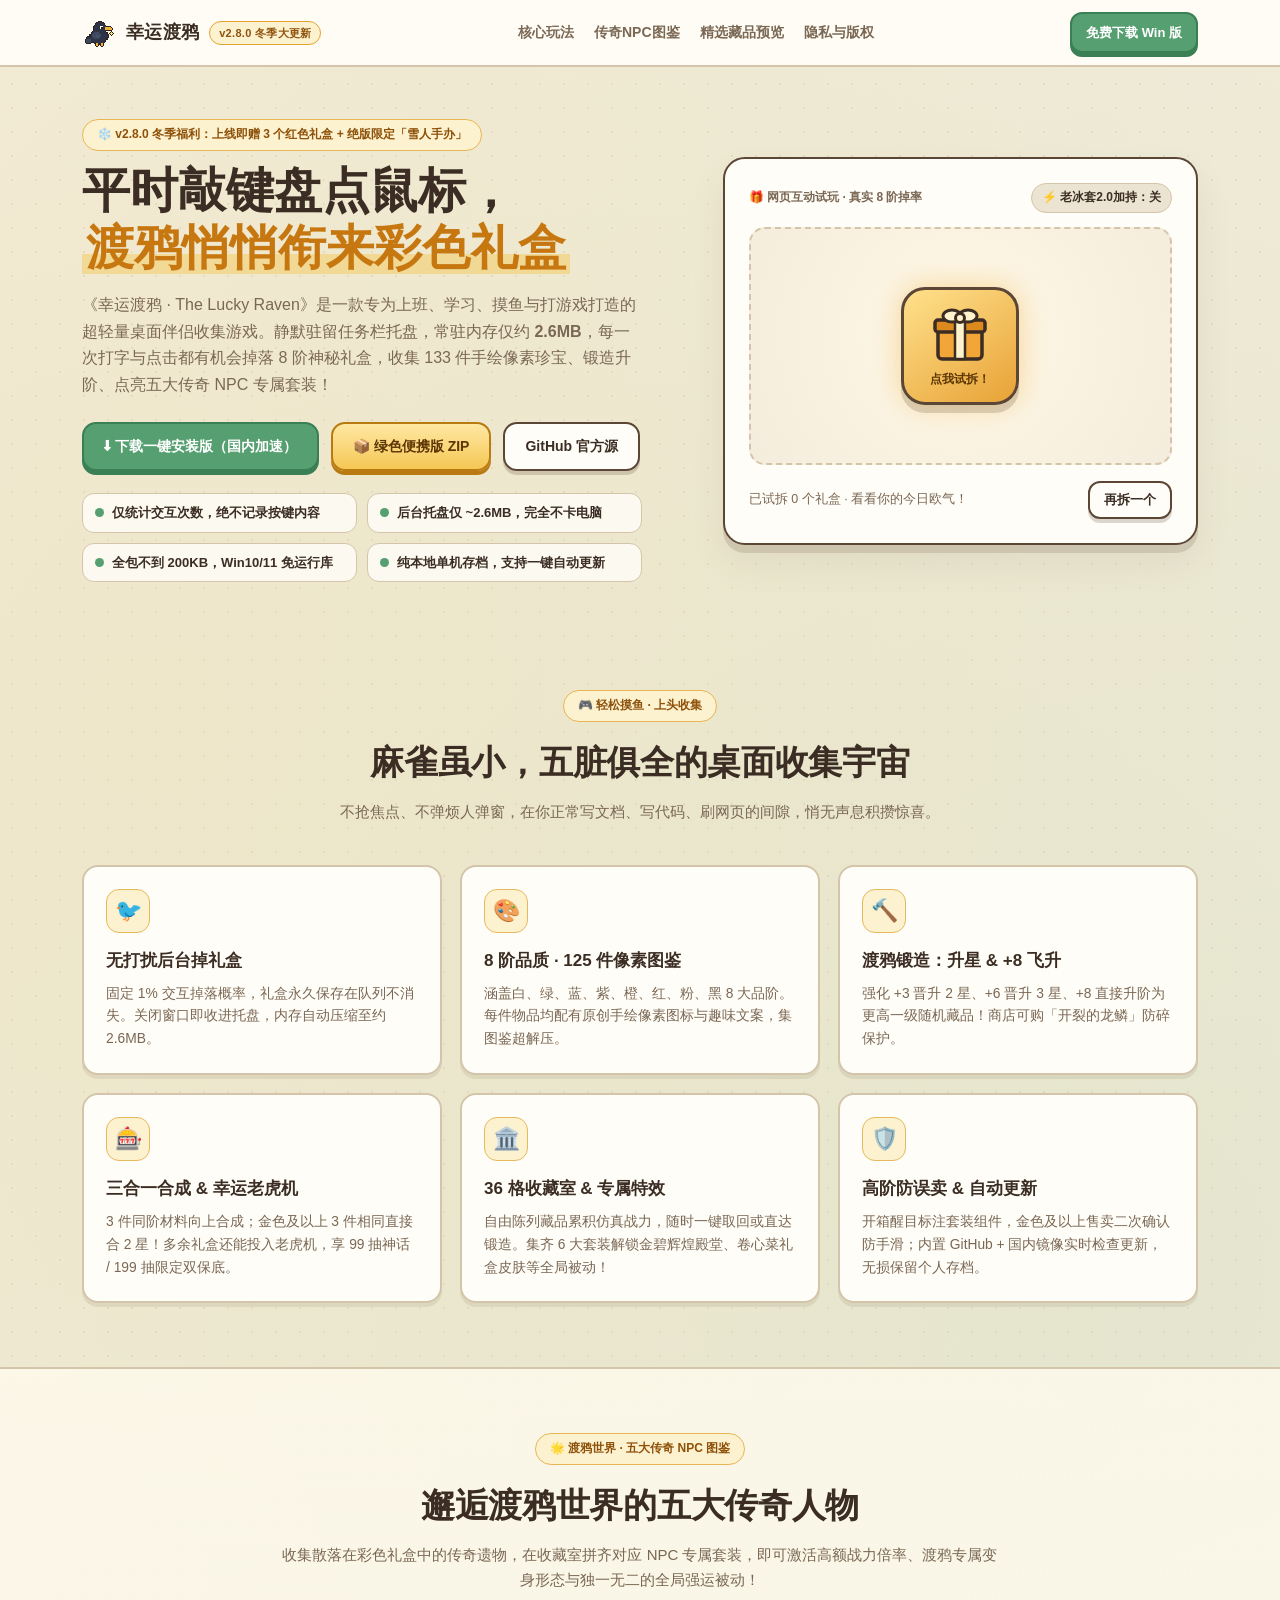
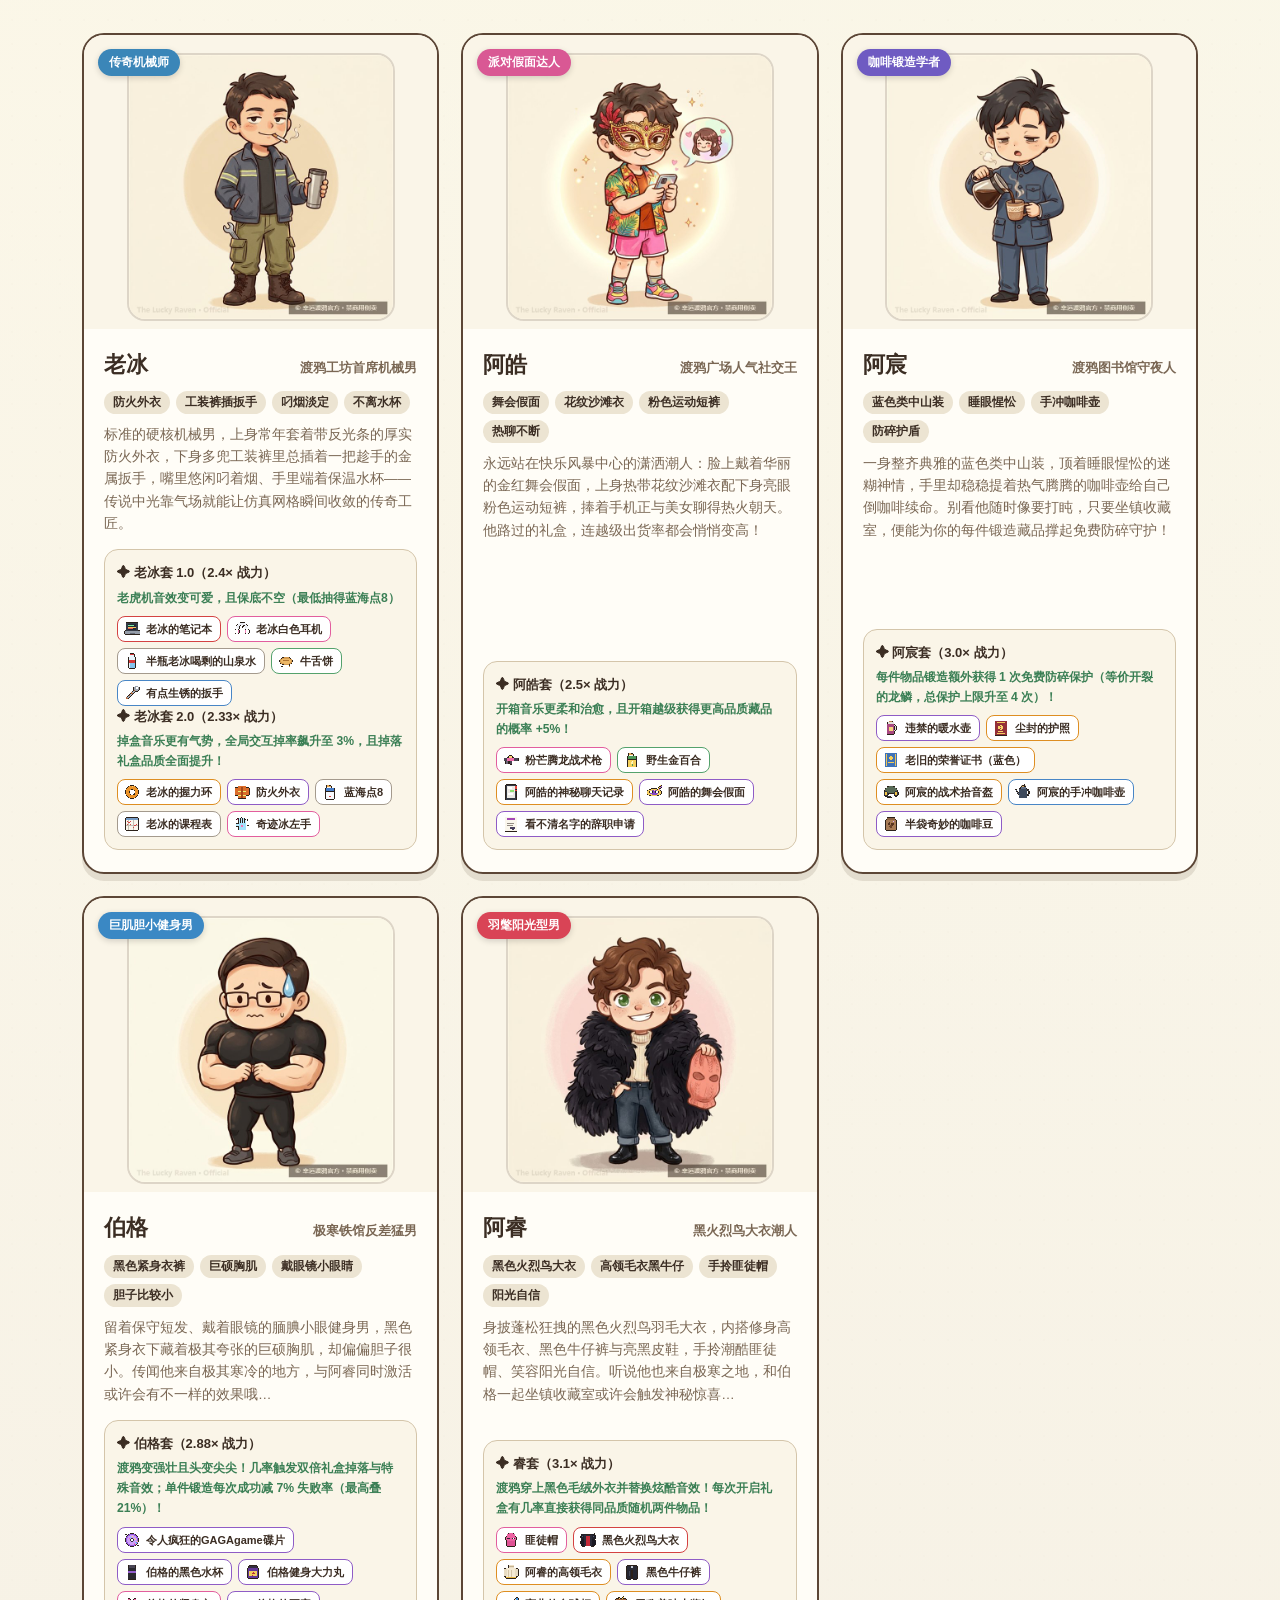
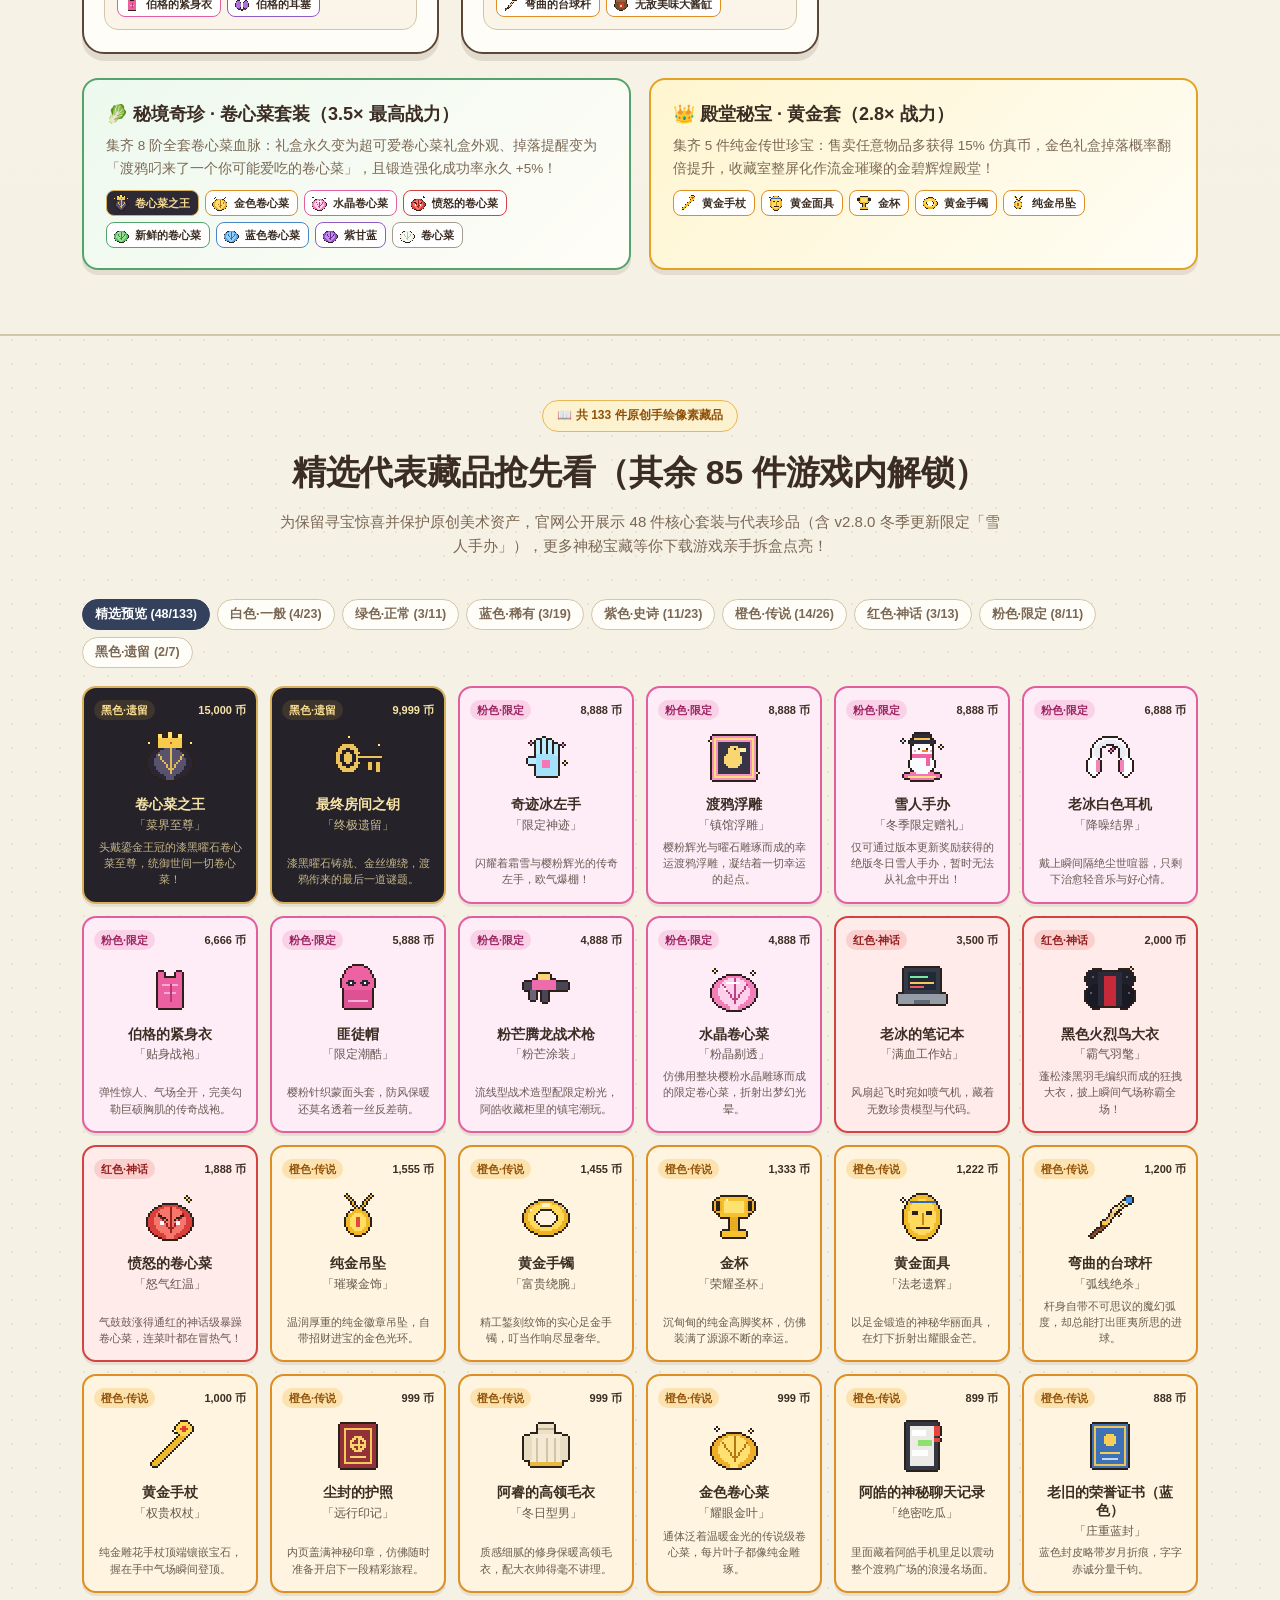
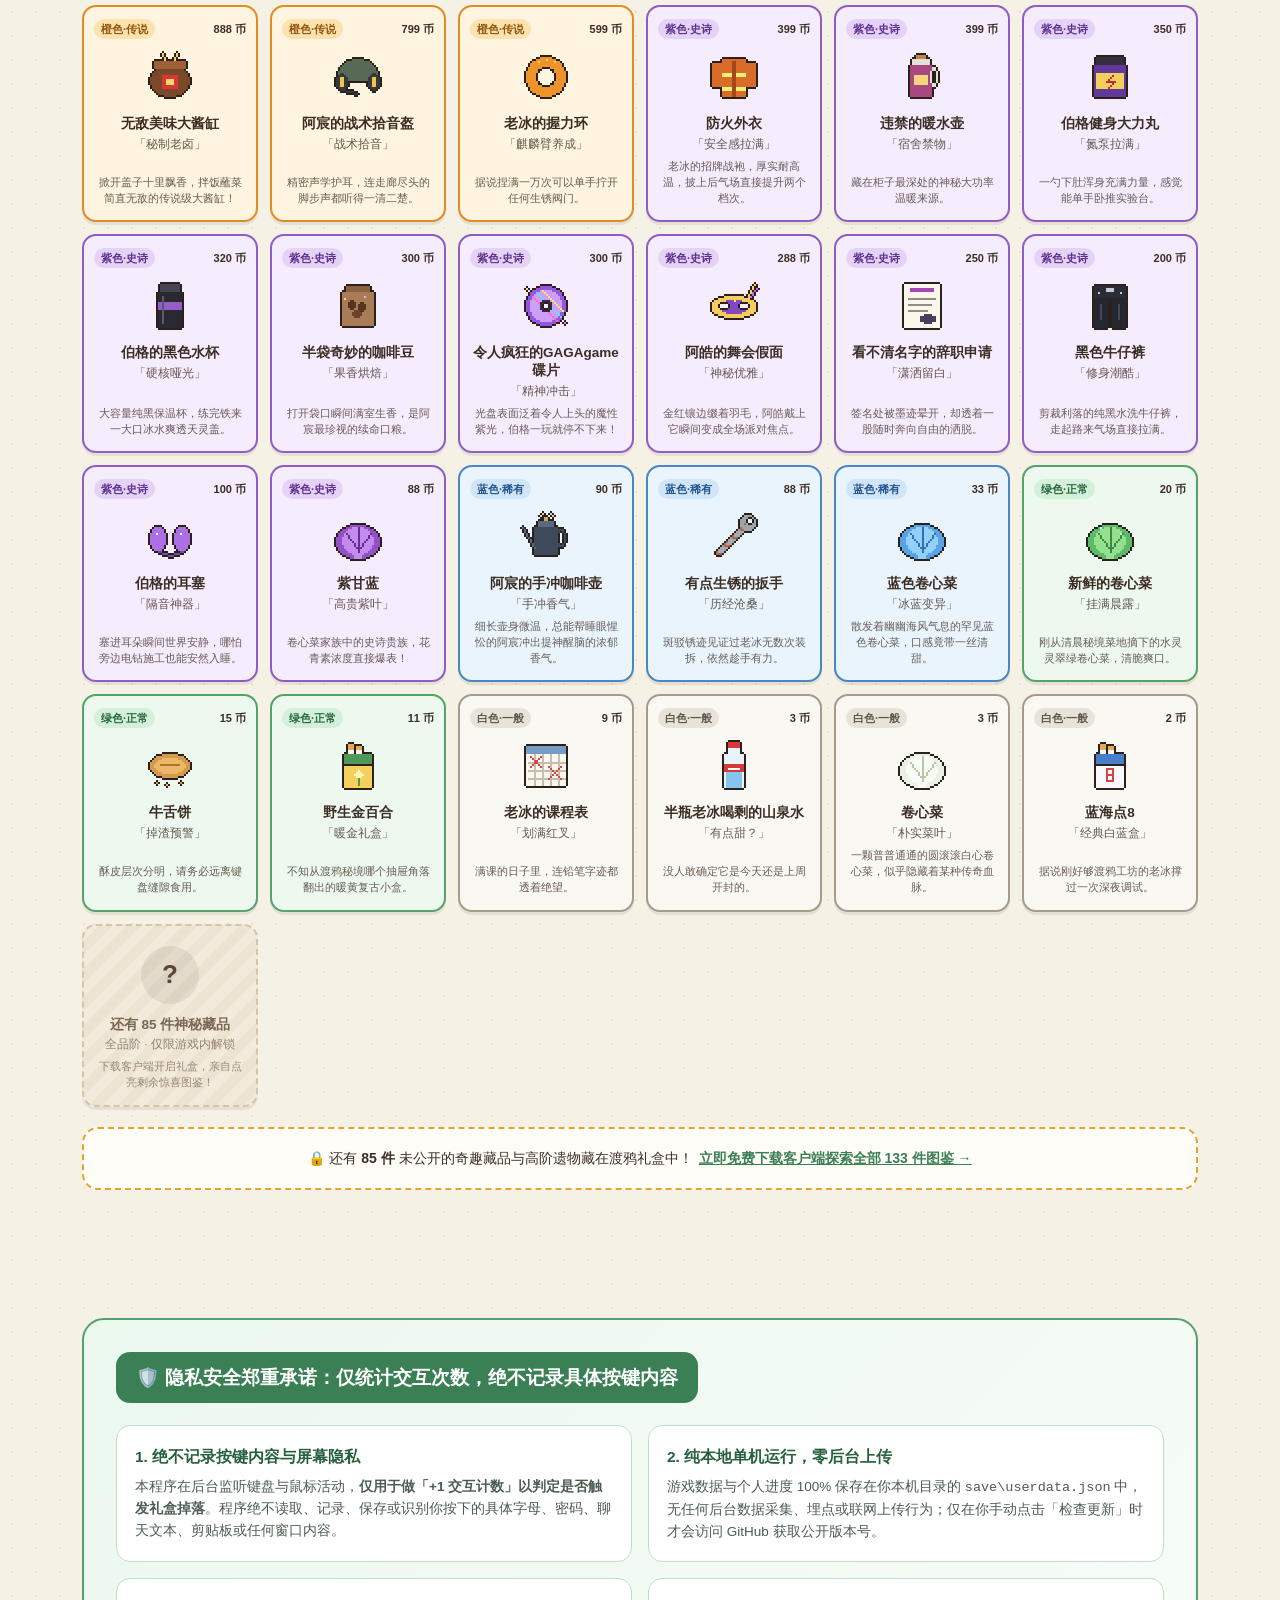
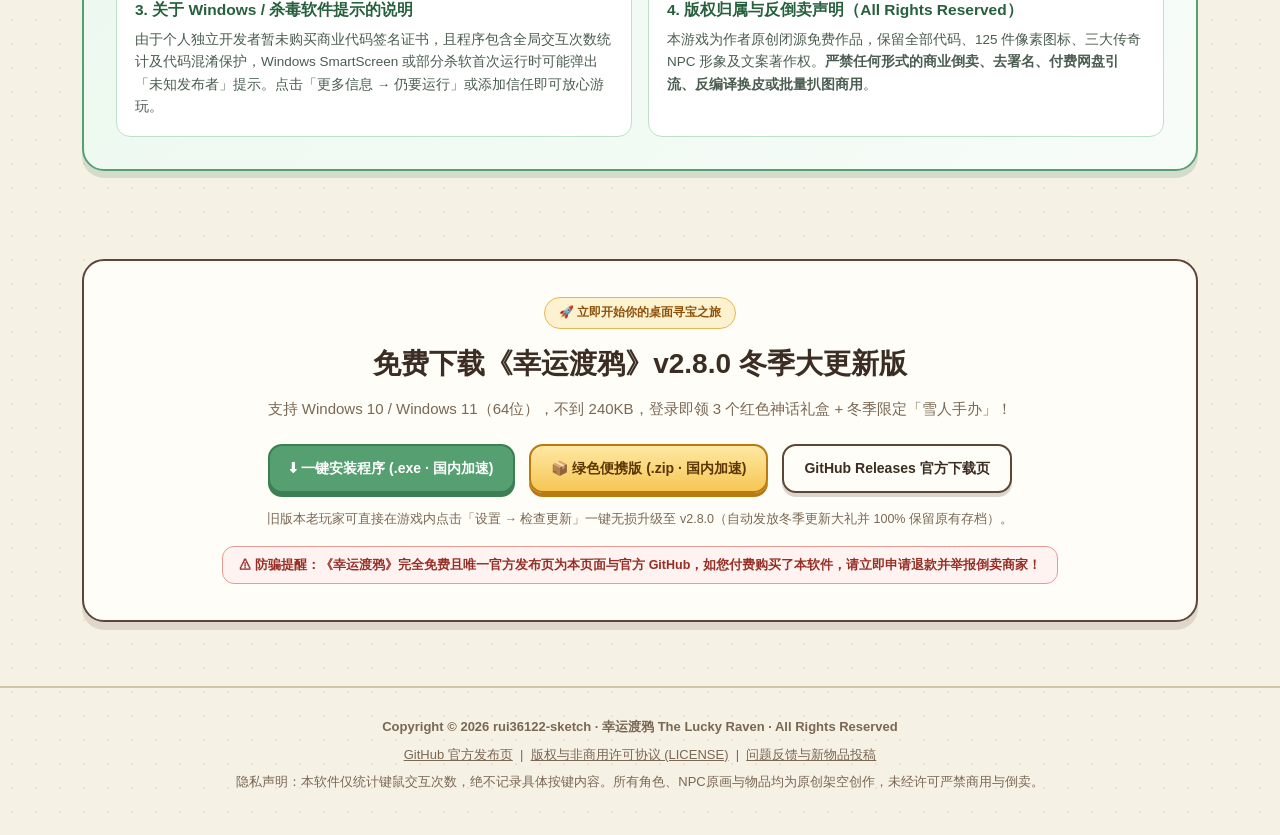
==== commit c229b0b2: "Add lightweight visitor counter to website footer" ====
--- a/docs/index.html
+++ b/docs/index.html
@@ -726,8 +726,14 @@
         <a href="https://github.com/rui36122-sketch/TheLuckyRaven/issues" target="_blank" rel="noopener">问题反馈与新物品投稿</a>
       </p>
       <p style="margin-top:6px;">隐私声明：本软件仅统计键鼠交互次数，绝不记录具体按键内容。所有角色、NPC原画与物品均为原创架空创作，未经许可严禁商用与倒卖。</p>
+      <p id="busuanzi_container_site_pv" style="margin-top:10px;font-size:12px;color:#8E7B66;display:none;">
+        👀 官网累计访问 <strong id="busuanzi_value_site_pv" style="color:#5C4636;">-</strong> 人次
+        &nbsp;·&nbsp;
+        🐦 独立探险家 <strong id="busuanzi_value_site_uv" style="color:#5C4636;">-</strong> 位
+      </p>
     </div>
   </footer>
+  <script async defer src="https://busuanzi.ibruce.info/busuanzi/2.3/busuanzi.pure.mini.js"></script>
 
   <script>
     const RARITIES = {
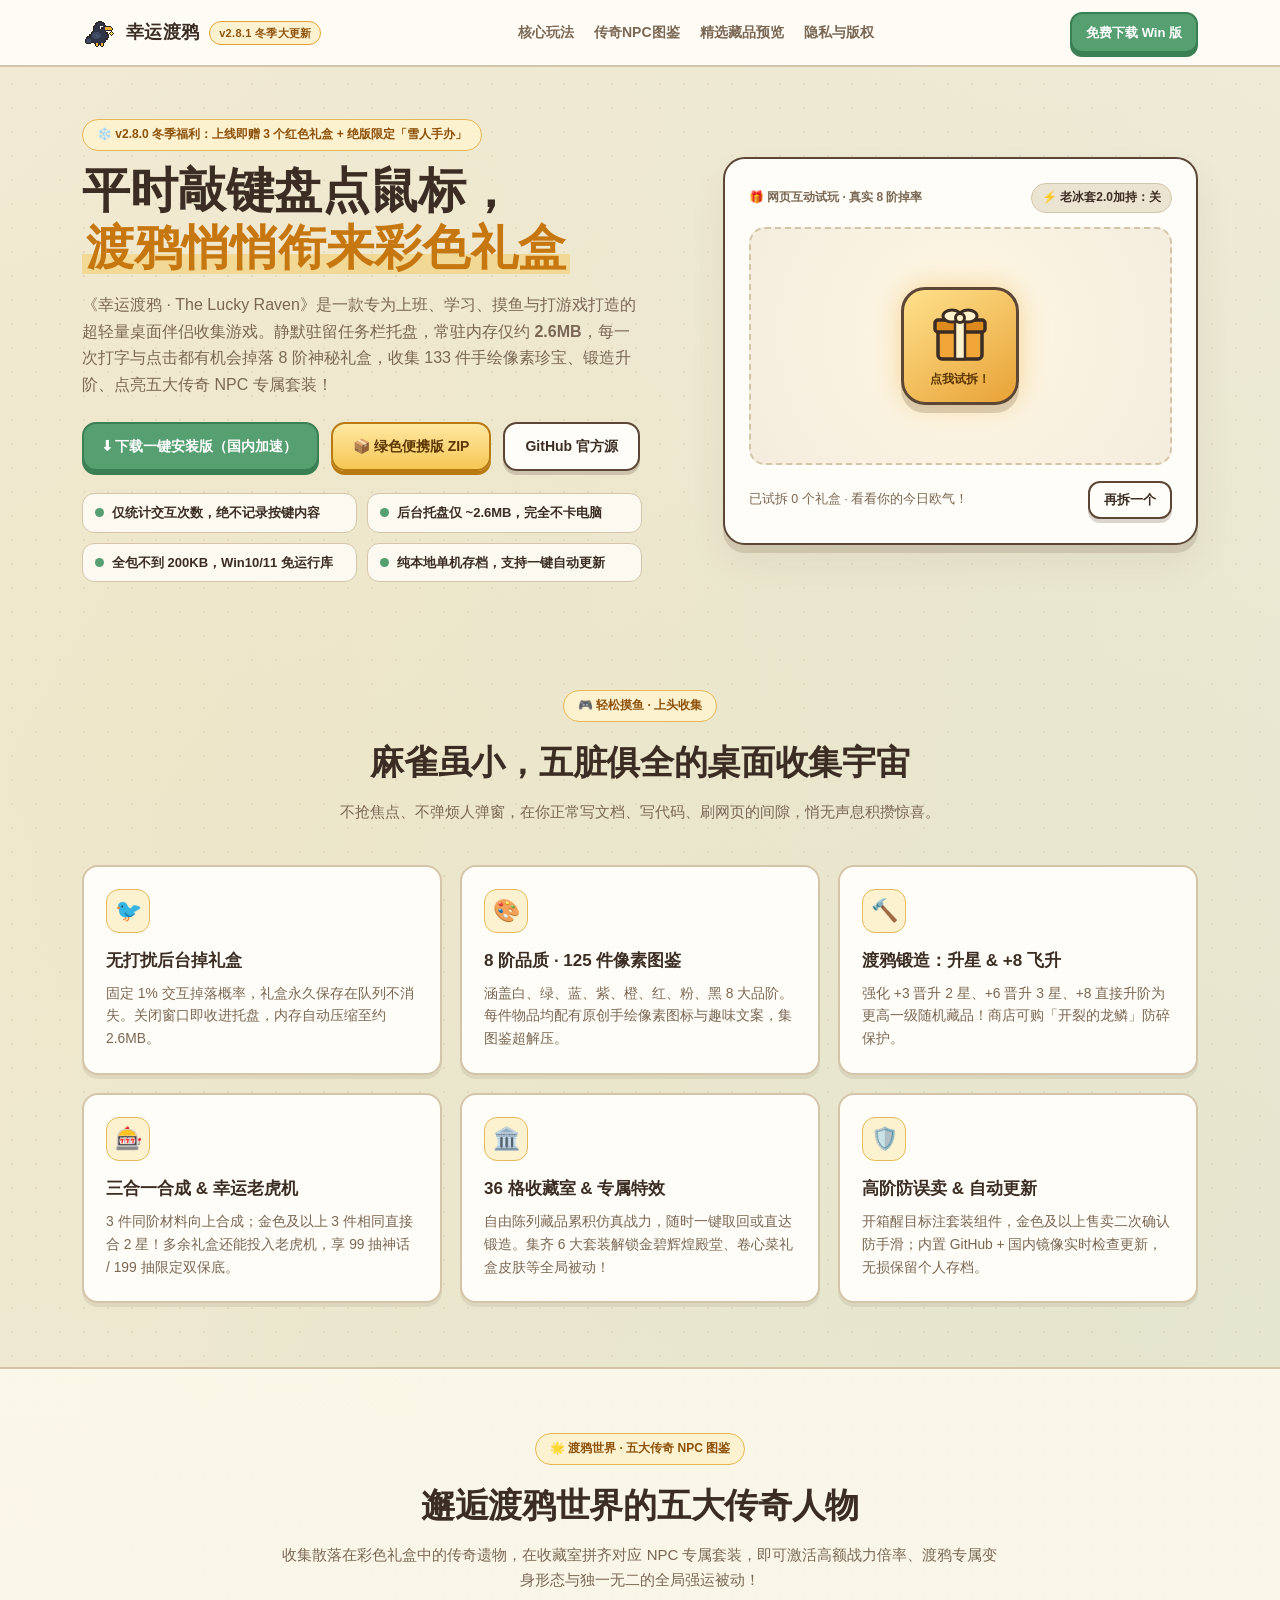
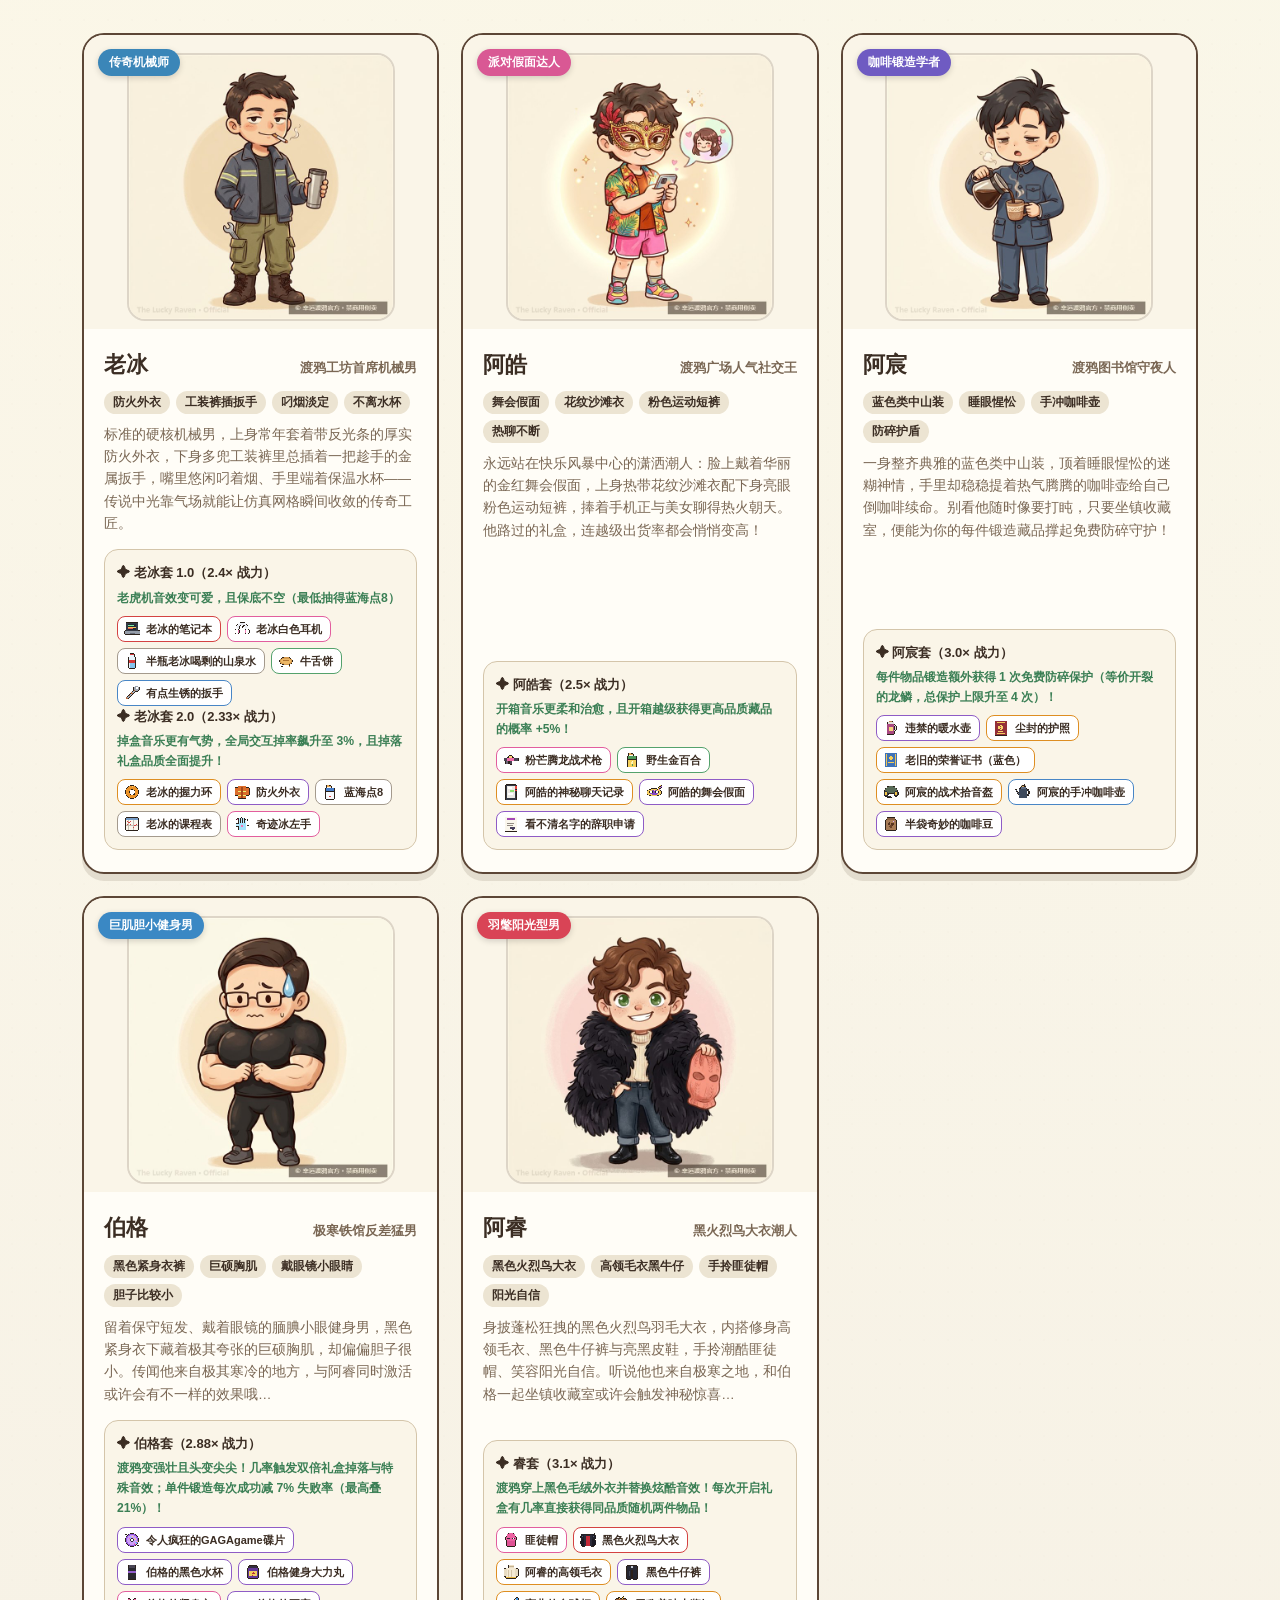
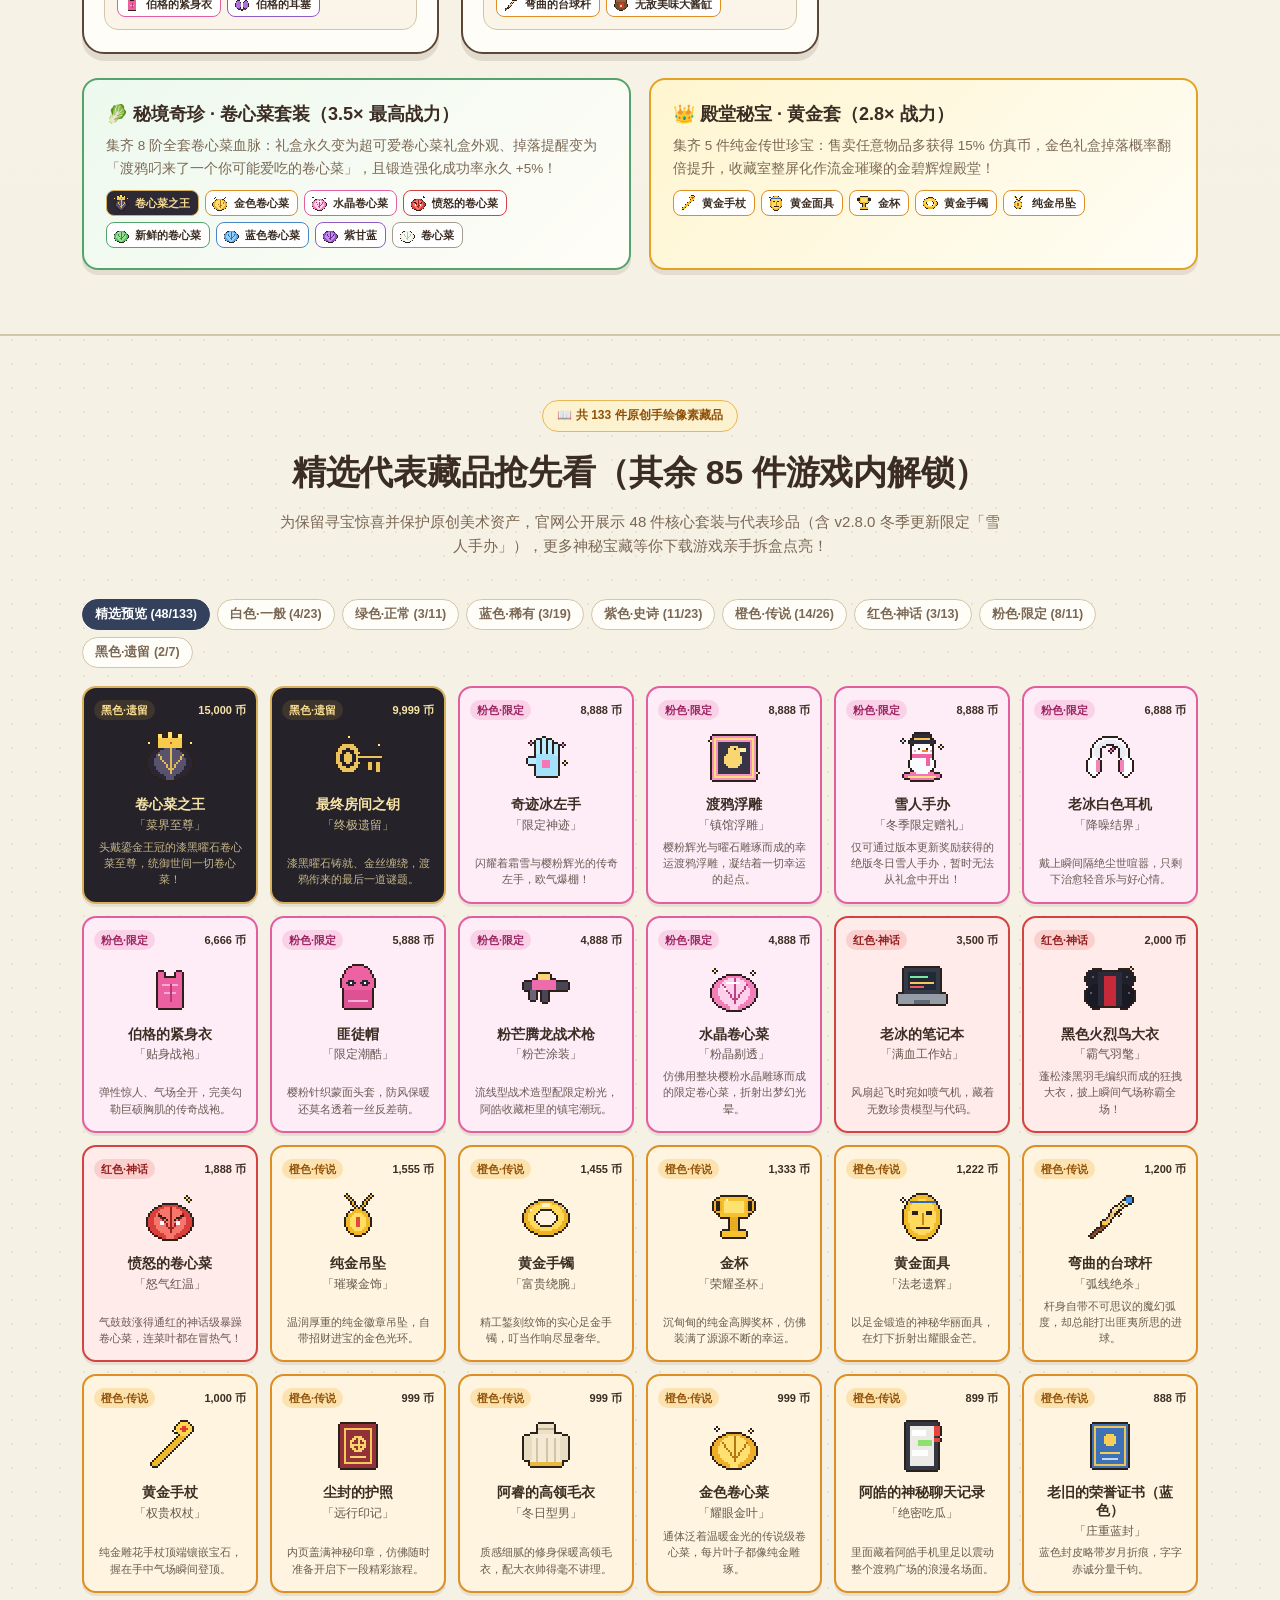
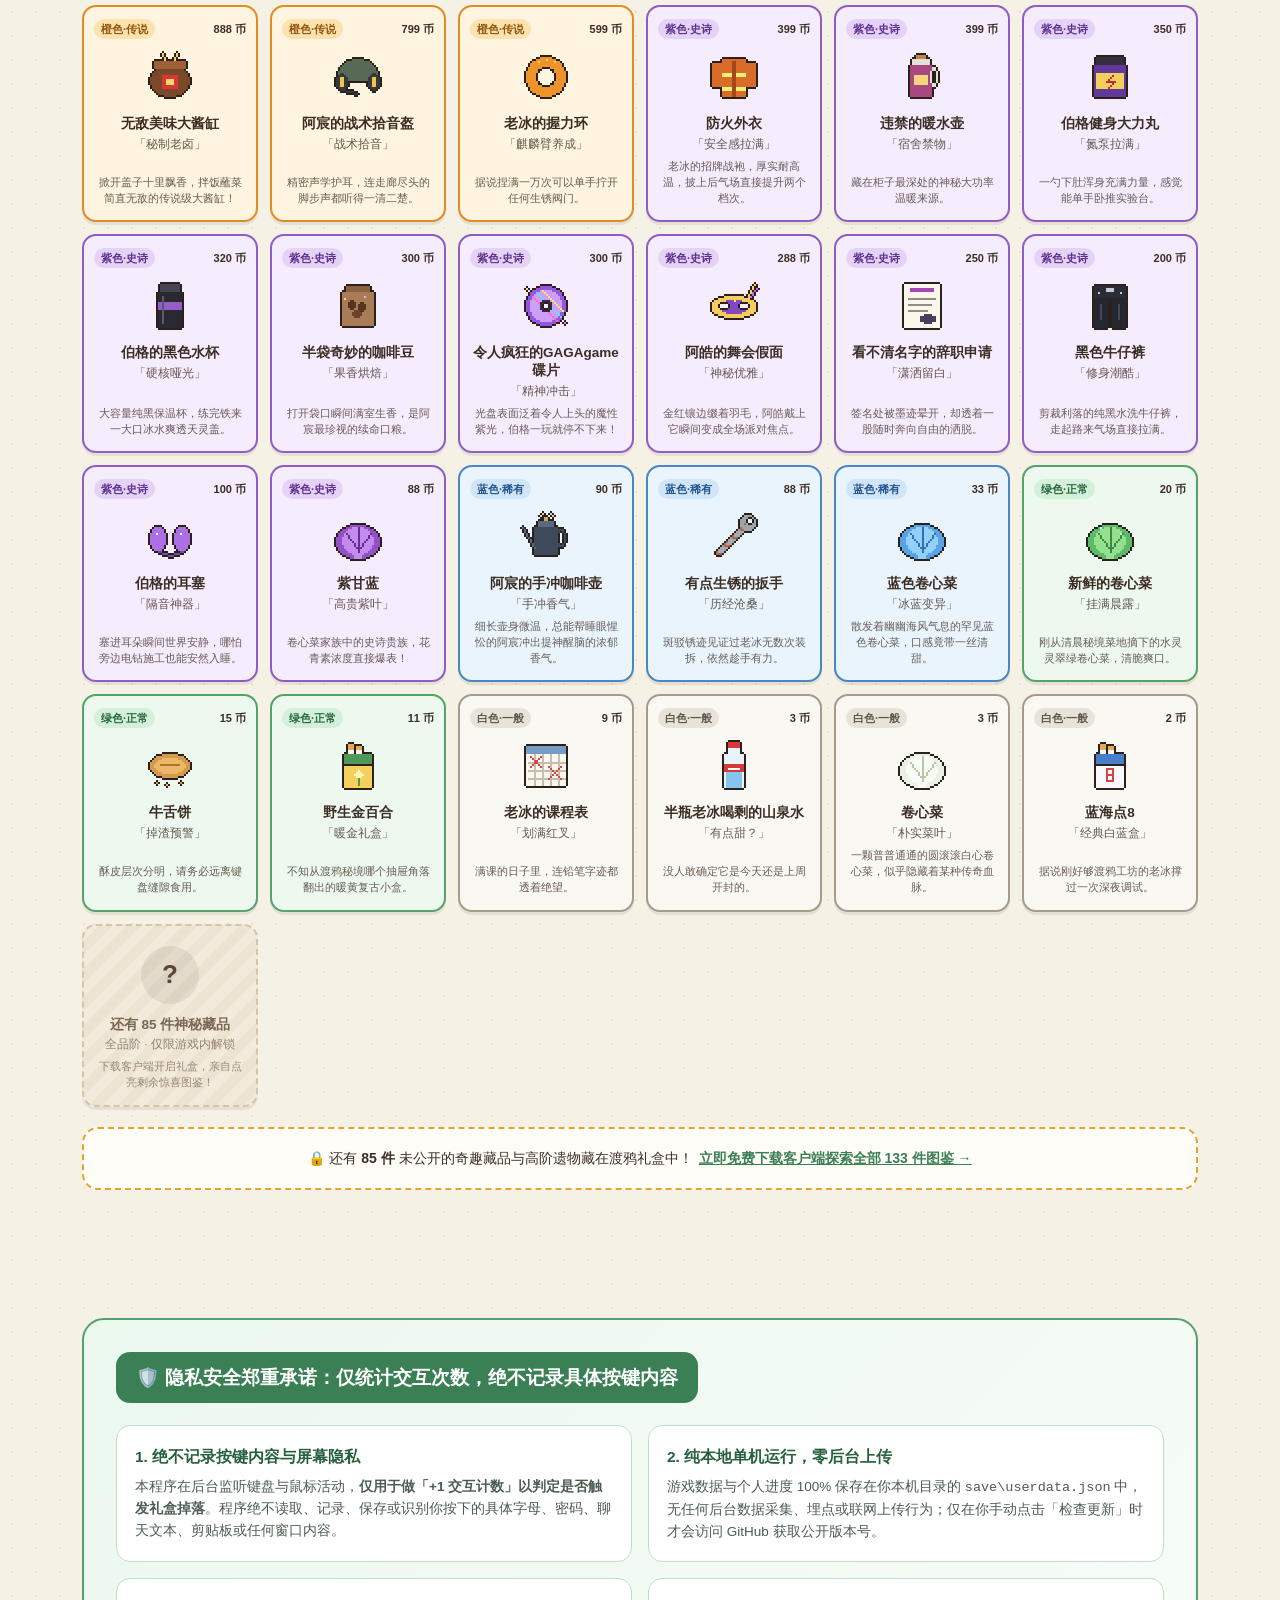
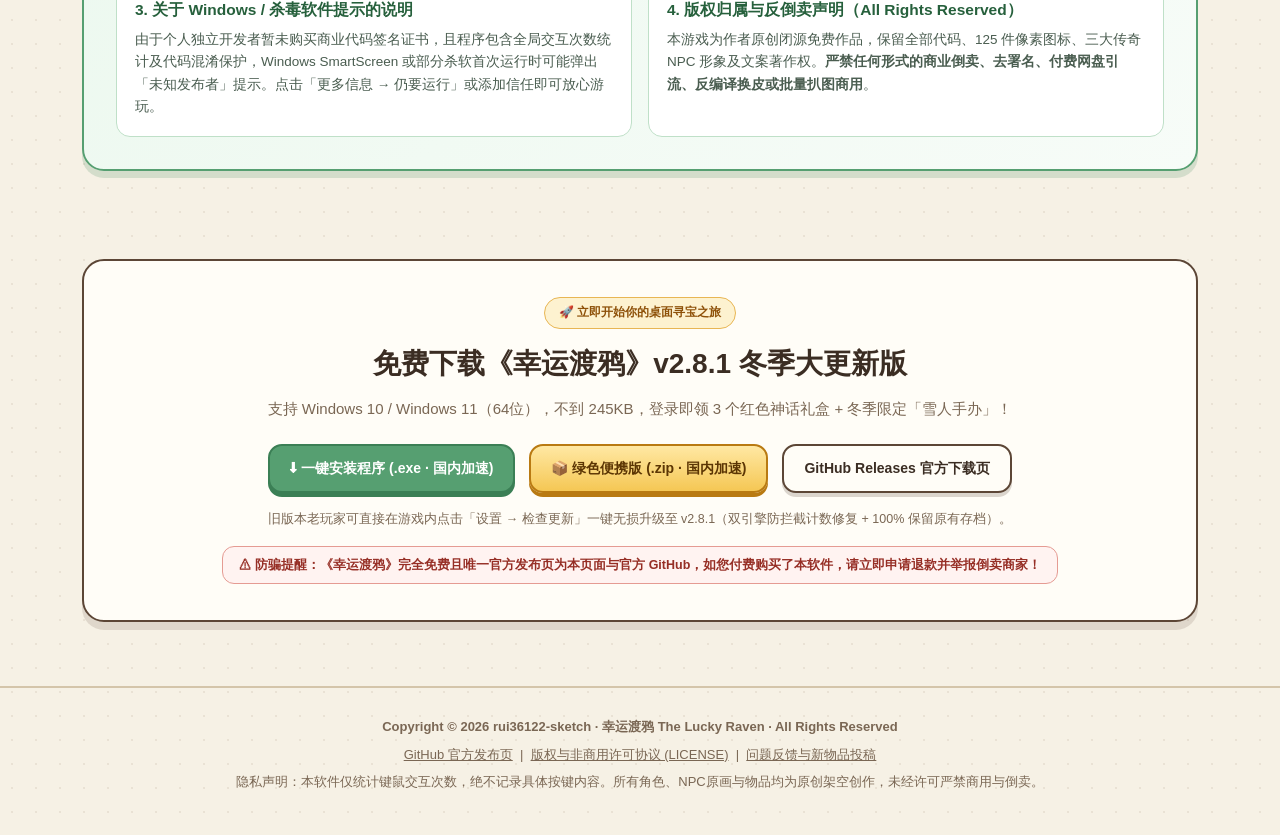
==== commit 5225ed45: "Point website download links to v2.8.1" ====
--- a/docs/index.html
+++ b/docs/index.html
@@ -349,7 +349,7 @@
       <a href="#top" class="brand">
         <img src="assets/raven.png" alt="幸运渡鸦图标" draggable="false" />
         <span>幸运渡鸦</span>
-        <span class="ver-pill">v2.8.0 冬季大更新</span>
+        <span class="ver-pill">v2.8.1 冬季大更新</span>
       </a>
       <nav class="nav-links">
         <a href="#features">核心玩法</a>
@@ -370,10 +370,10 @@
           《幸运渡鸦 · The Lucky Raven》是一款专为上班、学习、摸鱼与打游戏打造的超轻量桌面伴侣收集游戏。静默驻留任务栏托盘，常驻内存仅约 <strong>2.6MB</strong>，每一次打字与点击都有机会掉落 8 阶神秘礼盒，收集 133 件手绘像素珍宝、锻造升阶、点亮五大传奇 NPC 专属套装！
         </p>
         <div class="hero-actions">
-          <a class="btn btn-primary" href="https://ghfast.top/https://github.com/rui36122-sketch/TheLuckyRaven/releases/download/v2.8.0/TheLuckyRaven_Setup.exe">
+          <a class="btn btn-primary" href="https://ghfast.top/https://github.com/rui36122-sketch/TheLuckyRaven/releases/download/v2.8.1/TheLuckyRaven_Setup.exe">
             ⬇ 下载一键安装版（国内加速）
           </a>
-          <a class="btn btn-gold" href="https://ghfast.top/https://github.com/rui36122-sketch/TheLuckyRaven/releases/download/v2.8.0/TheLuckyRaven_Update.zip">
+          <a class="btn btn-gold" href="https://ghfast.top/https://github.com/rui36122-sketch/TheLuckyRaven/releases/download/v2.8.1/TheLuckyRaven_Update.zip">
             📦 绿色便携版 ZIP
           </a>
           <a class="btn" href="https://github.com/rui36122-sketch/TheLuckyRaven/releases/latest" target="_blank" rel="noopener">
@@ -694,13 +694,13 @@
     <div class="container">
       <div class="download-box">
         <div class="eyebrow">🚀 立即开始你的桌面寻宝之旅</div>
-        <h2>免费下载《幸运渡鸦》v2.8.0 冬季大更新版</h2>
-        <p>支持 Windows 10 / Windows 11（64位），不到 240KB，登录即领 3 个红色神话礼盒 + 冬季限定「雪人手办」！</p>
+        <h2>免费下载《幸运渡鸦》v2.8.1 冬季大更新版</h2>
+        <p>支持 Windows 10 / Windows 11（64位），不到 245KB，登录即领 3 个红色神话礼盒 + 冬季限定「雪人手办」！</p>
         <div class="dl-btns">
-          <a class="btn btn-primary" href="https://ghfast.top/https://github.com/rui36122-sketch/TheLuckyRaven/releases/download/v2.8.0/TheLuckyRaven_Setup.exe">
+          <a class="btn btn-primary" href="https://ghfast.top/https://github.com/rui36122-sketch/TheLuckyRaven/releases/download/v2.8.1/TheLuckyRaven_Setup.exe">
             ⬇ 一键安装程序 (.exe · 国内加速)
           </a>
-          <a class="btn btn-gold" href="https://ghfast.top/https://github.com/rui36122-sketch/TheLuckyRaven/releases/download/v2.8.0/TheLuckyRaven_Update.zip">
+          <a class="btn btn-gold" href="https://ghfast.top/https://github.com/rui36122-sketch/TheLuckyRaven/releases/download/v2.8.1/TheLuckyRaven_Update.zip">
             📦 绿色便携版 (.zip · 国内加速)
           </a>
           <a class="btn" href="https://github.com/rui36122-sketch/TheLuckyRaven/releases/latest" target="_blank" rel="noopener">
@@ -708,7 +708,7 @@
           </a>
         </div>
         <div class="dl-note">
-          旧版本老玩家可直接在游戏内点击「设置 → 检查更新」一键无损升级至 v2.8.0（自动发放冬季更新大礼并 100% 保留原有存档）。
+          旧版本老玩家可直接在游戏内点击「设置 → 检查更新」一键无损升级至 v2.8.1（双引擎防拦截计数修复 + 100% 保留原有存档）。
         </div>
         <div class="anti-resale">
           ⚠ 防骗提醒：《幸运渡鸦》完全免费且唯一官方发布页为本页面与官方 GitHub，如您付费购买了本软件，请立即申请退款并举报倒卖商家！
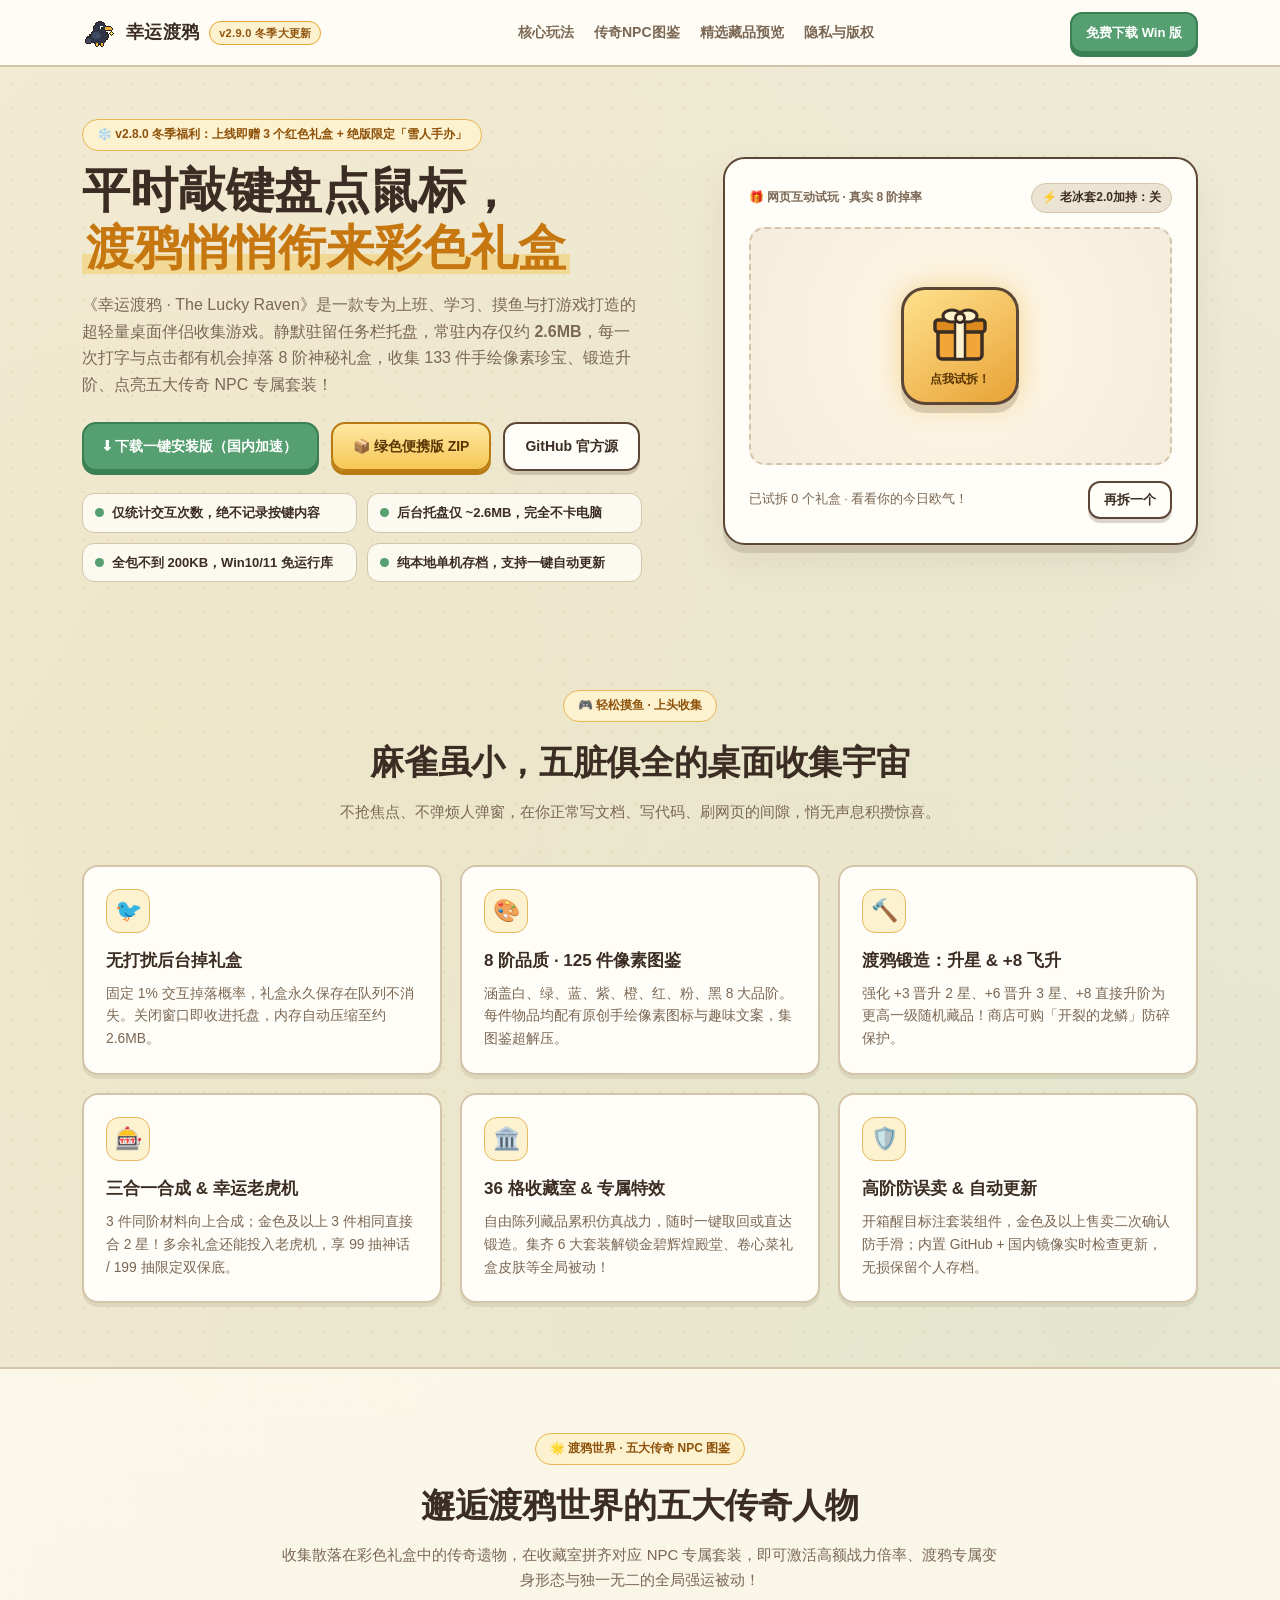
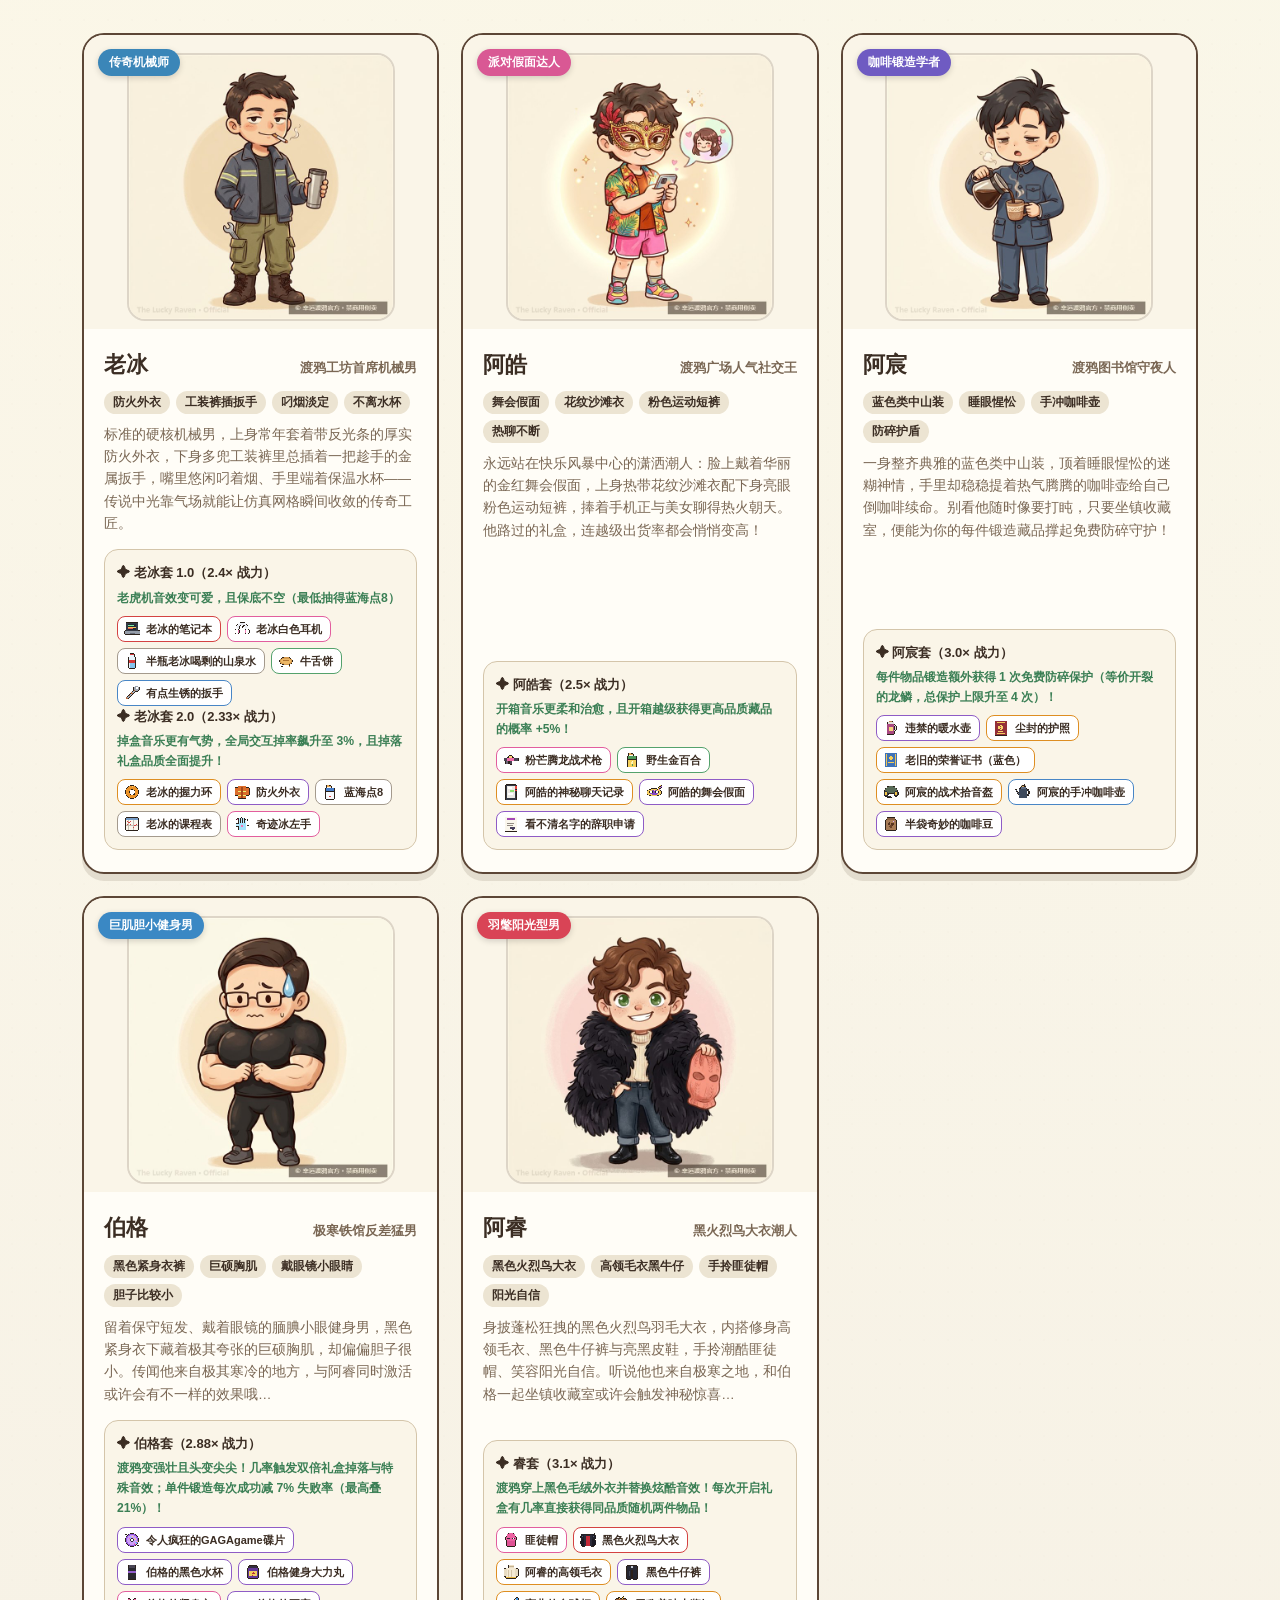
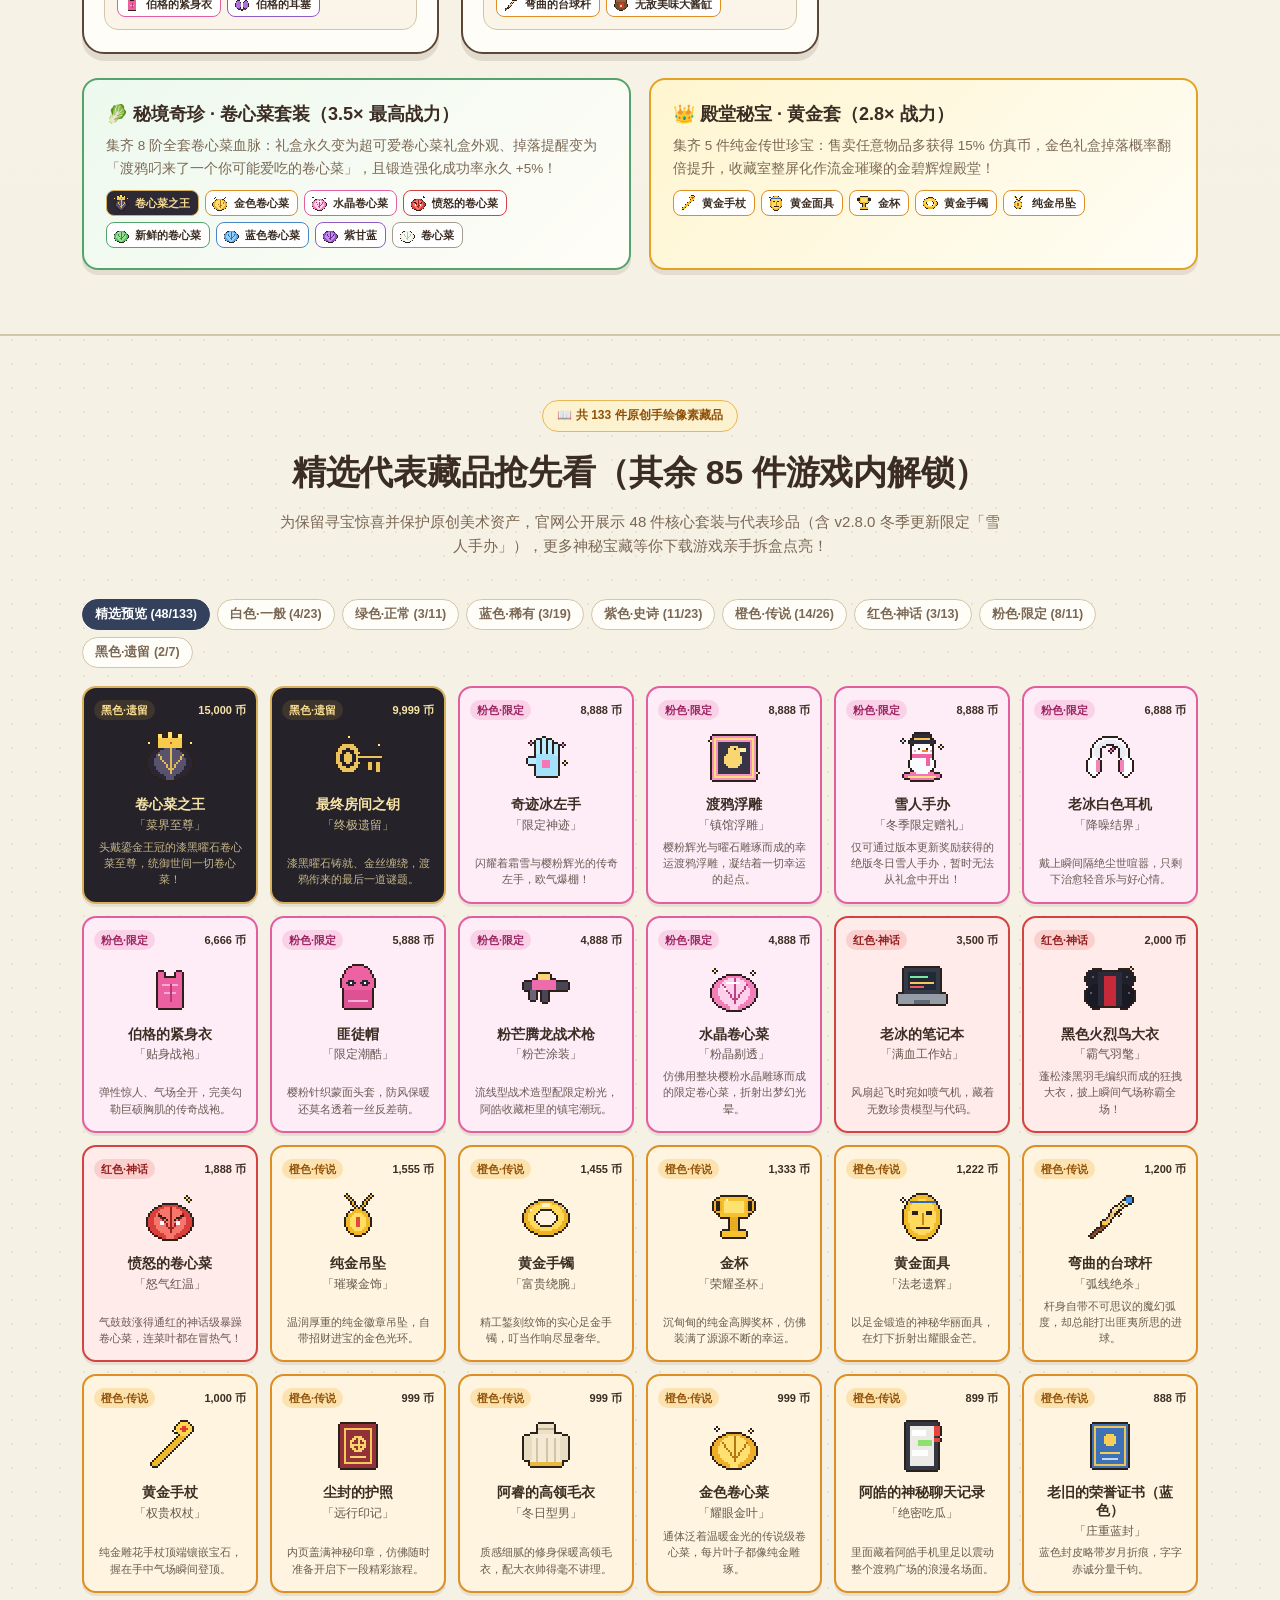
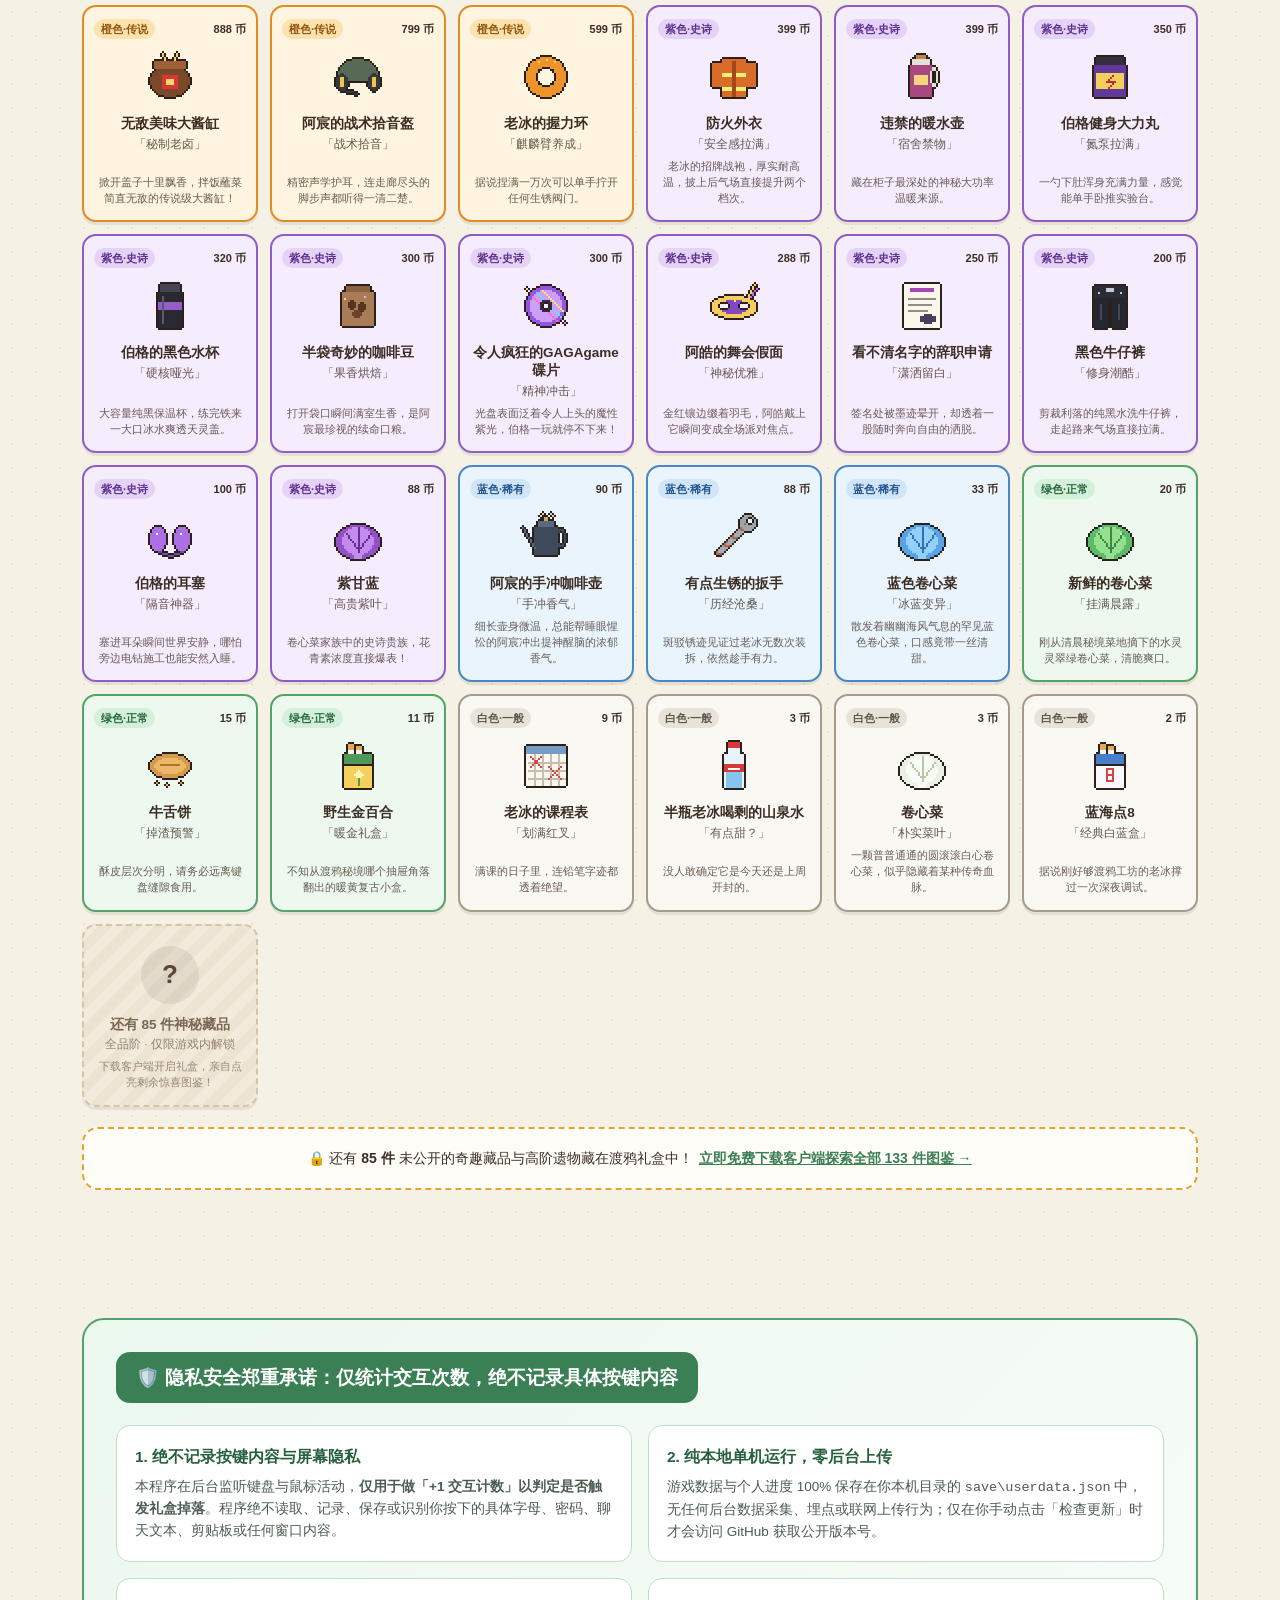
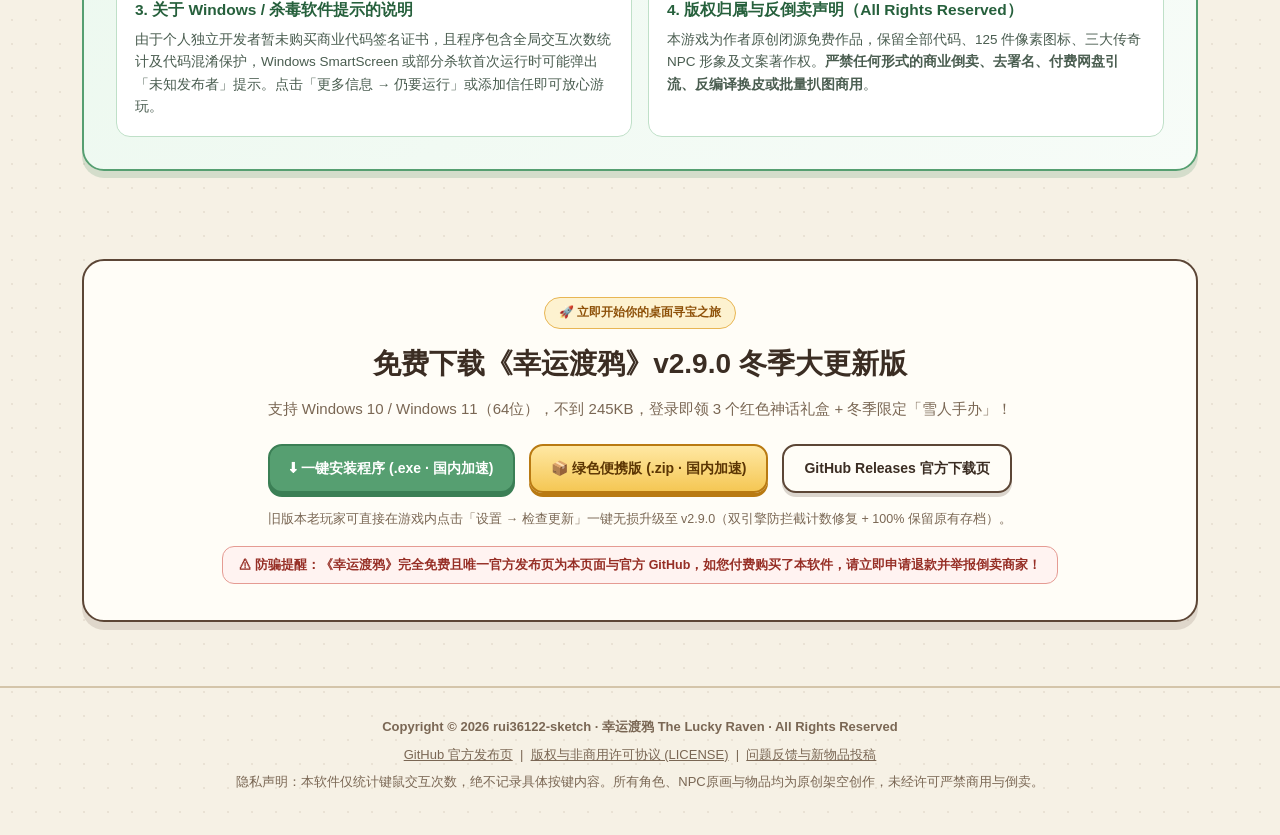
==== commit f03256df: "Update website to v2.9.0" ====
--- a/docs/index.html
+++ b/docs/index.html
@@ -349,7 +349,7 @@
       <a href="#top" class="brand">
         <img src="assets/raven.png" alt="幸运渡鸦图标" draggable="false" />
         <span>幸运渡鸦</span>
-        <span class="ver-pill">v2.8.1 冬季大更新</span>
+        <span class="ver-pill">v2.9.0 冬季大更新</span>
       </a>
       <nav class="nav-links">
         <a href="#features">核心玩法</a>
@@ -370,10 +370,10 @@
           《幸运渡鸦 · The Lucky Raven》是一款专为上班、学习、摸鱼与打游戏打造的超轻量桌面伴侣收集游戏。静默驻留任务栏托盘，常驻内存仅约 <strong>2.6MB</strong>，每一次打字与点击都有机会掉落 8 阶神秘礼盒，收集 133 件手绘像素珍宝、锻造升阶、点亮五大传奇 NPC 专属套装！
         </p>
         <div class="hero-actions">
-          <a class="btn btn-primary" href="https://ghfast.top/https://github.com/rui36122-sketch/TheLuckyRaven/releases/download/v2.8.1/TheLuckyRaven_Setup.exe">
+          <a class="btn btn-primary" href="https://ghfast.top/https://github.com/rui36122-sketch/TheLuckyRaven/releases/download/v2.9.0/TheLuckyRaven_Setup.exe">
             ⬇ 下载一键安装版（国内加速）
           </a>
-          <a class="btn btn-gold" href="https://ghfast.top/https://github.com/rui36122-sketch/TheLuckyRaven/releases/download/v2.8.1/TheLuckyRaven_Update.zip">
+          <a class="btn btn-gold" href="https://ghfast.top/https://github.com/rui36122-sketch/TheLuckyRaven/releases/download/v2.9.0/TheLuckyRaven_Update.zip">
             📦 绿色便携版 ZIP
           </a>
           <a class="btn" href="https://github.com/rui36122-sketch/TheLuckyRaven/releases/latest" target="_blank" rel="noopener">
@@ -694,13 +694,13 @@
     <div class="container">
       <div class="download-box">
         <div class="eyebrow">🚀 立即开始你的桌面寻宝之旅</div>
-        <h2>免费下载《幸运渡鸦》v2.8.1 冬季大更新版</h2>
+        <h2>免费下载《幸运渡鸦》v2.9.0 冬季大更新版</h2>
         <p>支持 Windows 10 / Windows 11（64位），不到 245KB，登录即领 3 个红色神话礼盒 + 冬季限定「雪人手办」！</p>
         <div class="dl-btns">
-          <a class="btn btn-primary" href="https://ghfast.top/https://github.com/rui36122-sketch/TheLuckyRaven/releases/download/v2.8.1/TheLuckyRaven_Setup.exe">
+          <a class="btn btn-primary" href="https://ghfast.top/https://github.com/rui36122-sketch/TheLuckyRaven/releases/download/v2.9.0/TheLuckyRaven_Setup.exe">
             ⬇ 一键安装程序 (.exe · 国内加速)
           </a>
-          <a class="btn btn-gold" href="https://ghfast.top/https://github.com/rui36122-sketch/TheLuckyRaven/releases/download/v2.8.1/TheLuckyRaven_Update.zip">
+          <a class="btn btn-gold" href="https://ghfast.top/https://github.com/rui36122-sketch/TheLuckyRaven/releases/download/v2.9.0/TheLuckyRaven_Update.zip">
             📦 绿色便携版 (.zip · 国内加速)
           </a>
           <a class="btn" href="https://github.com/rui36122-sketch/TheLuckyRaven/releases/latest" target="_blank" rel="noopener">
@@ -708,7 +708,7 @@
           </a>
         </div>
         <div class="dl-note">
-          旧版本老玩家可直接在游戏内点击「设置 → 检查更新」一键无损升级至 v2.8.1（双引擎防拦截计数修复 + 100% 保留原有存档）。
+          旧版本老玩家可直接在游戏内点击「设置 → 检查更新」一键无损升级至 v2.9.0（双引擎防拦截计数修复 + 100% 保留原有存档）。
         </div>
         <div class="anti-resale">
           ⚠ 防骗提醒：《幸运渡鸦》完全免费且唯一官方发布页为本页面与官方 GitHub，如您付费购买了本软件，请立即申请退款并举报倒卖商家！
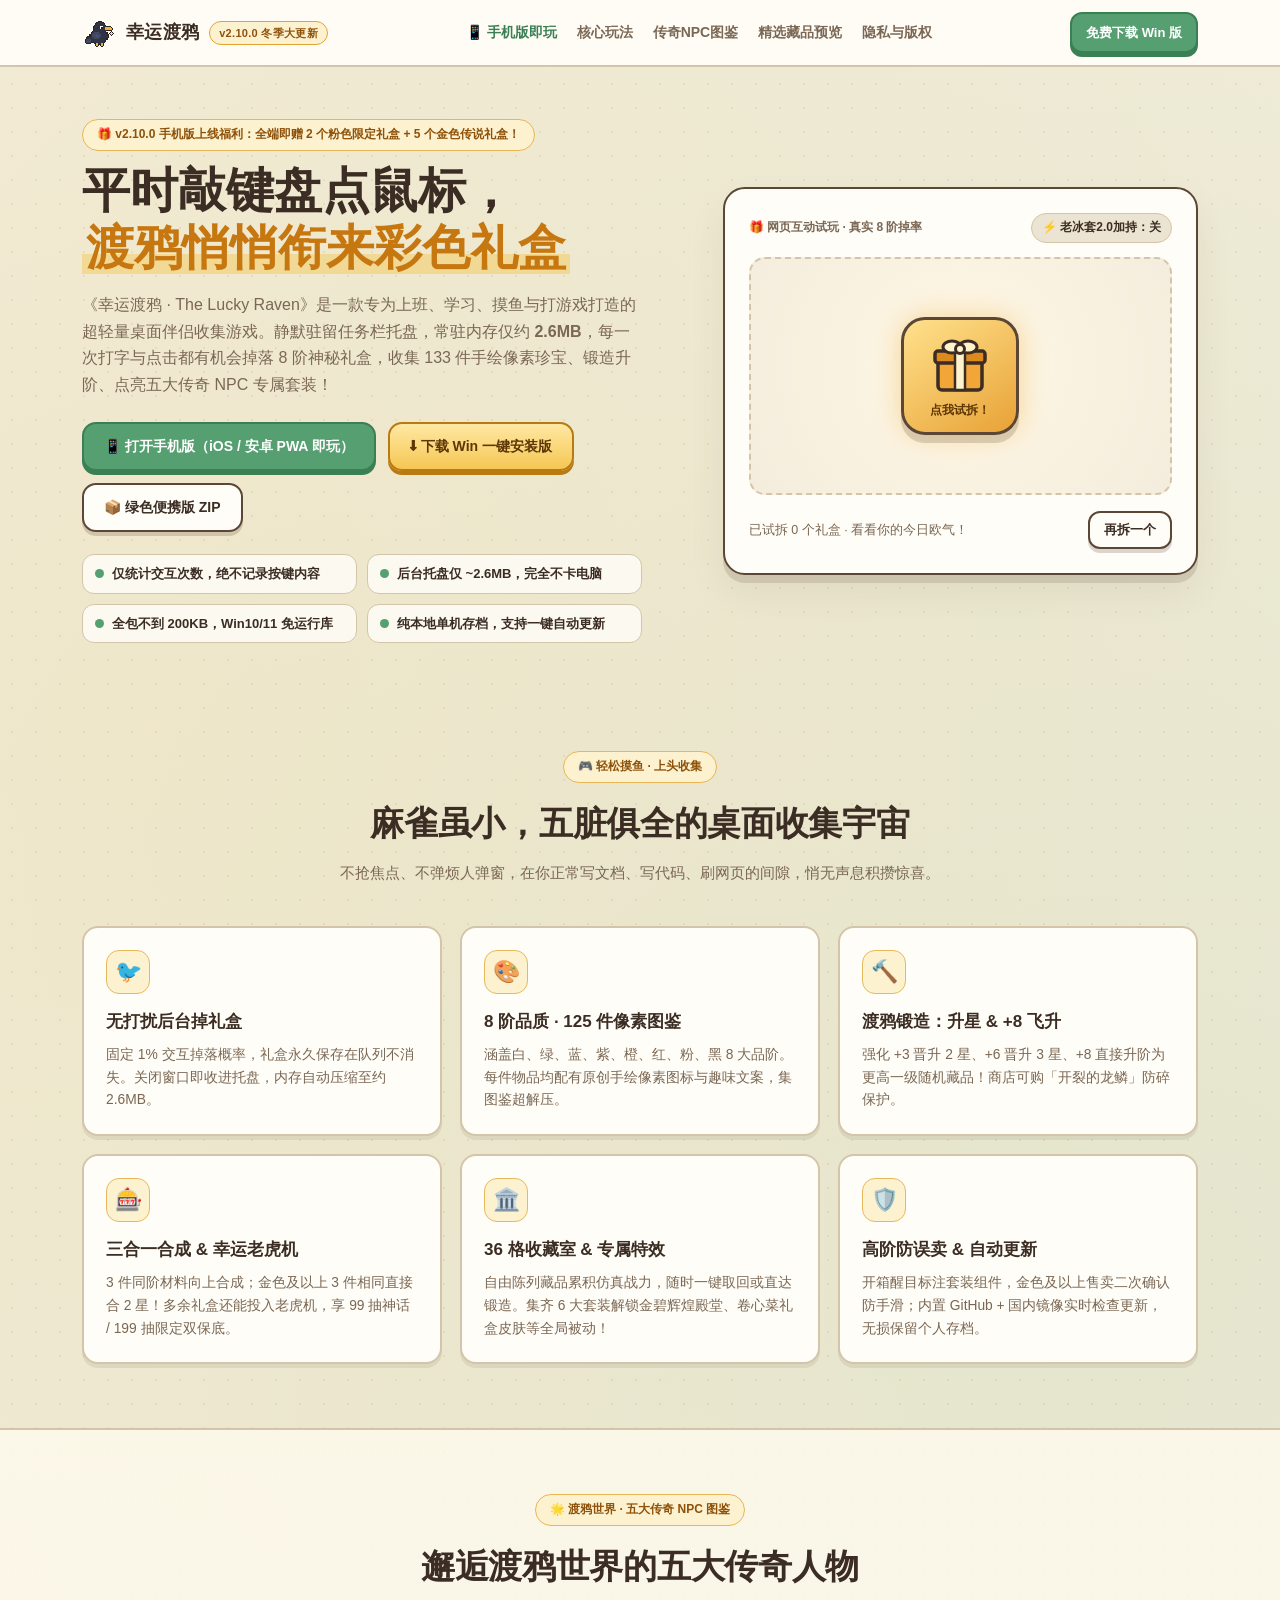
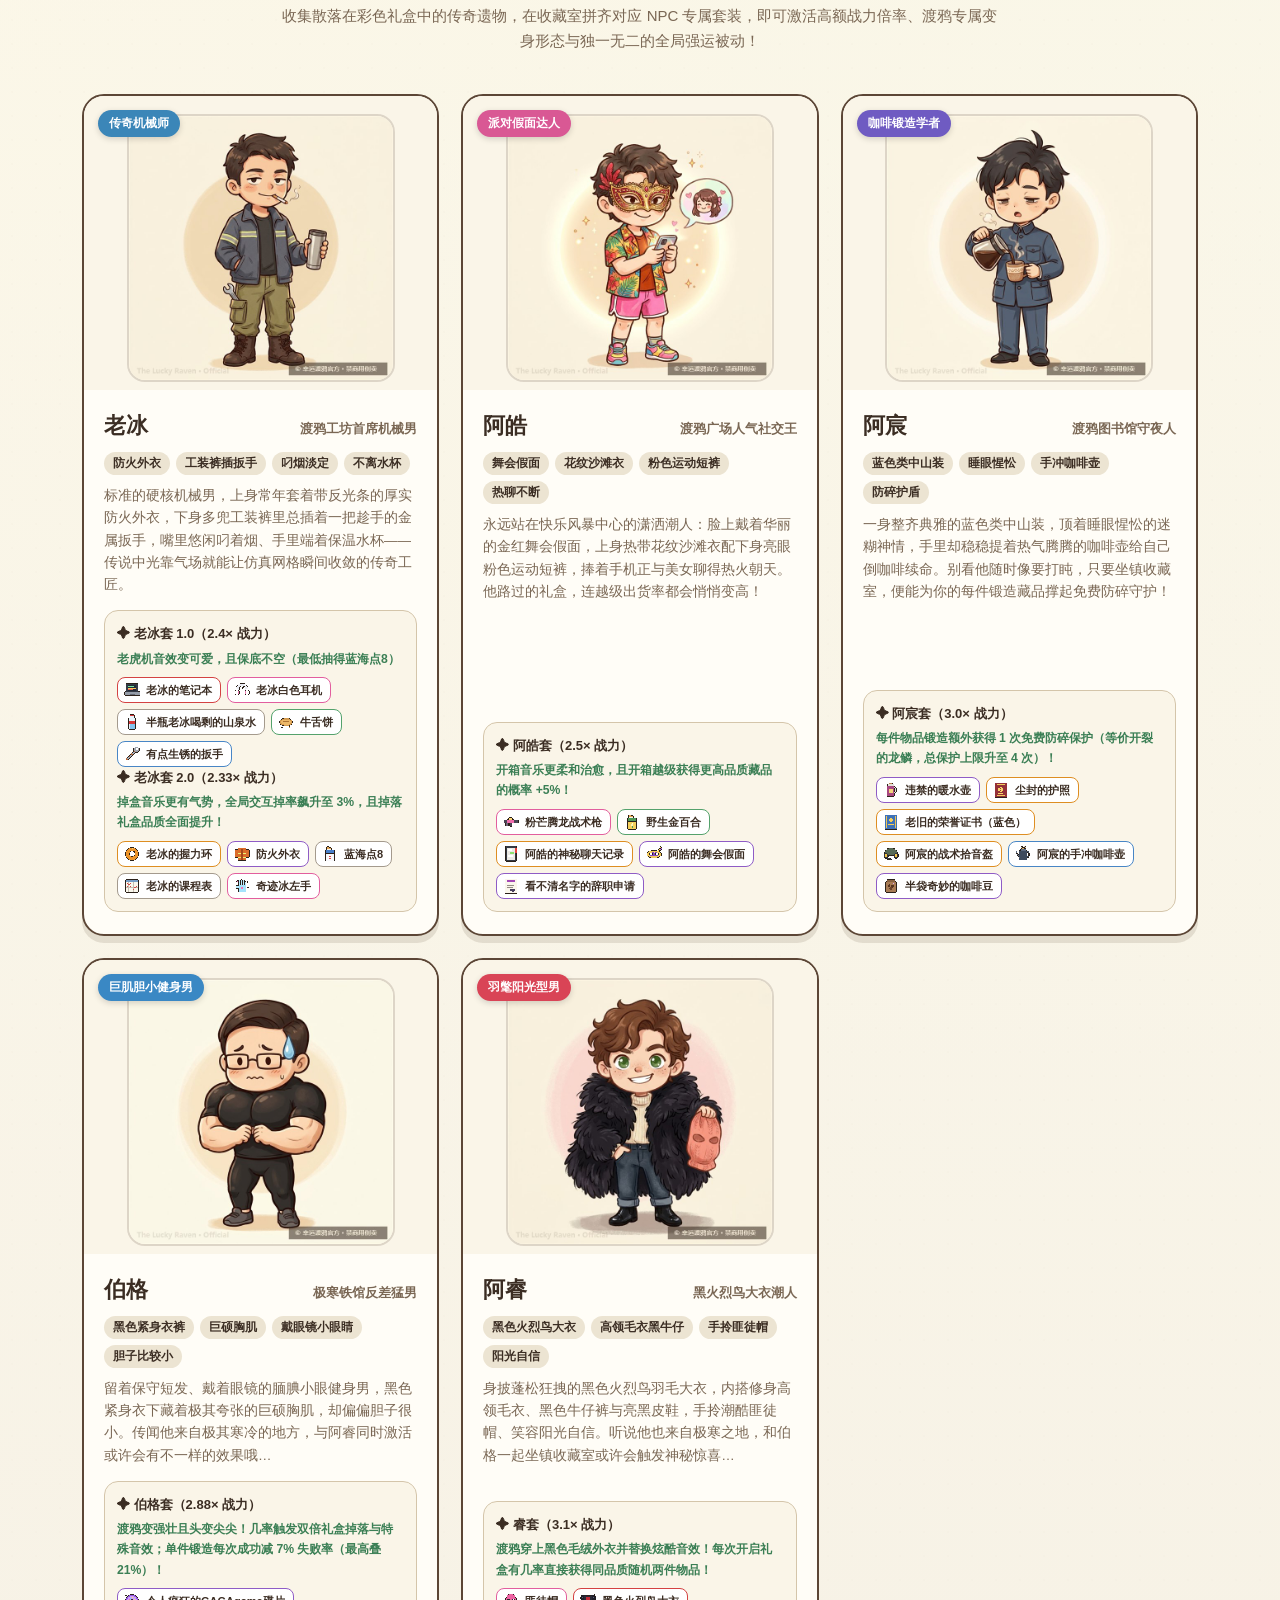
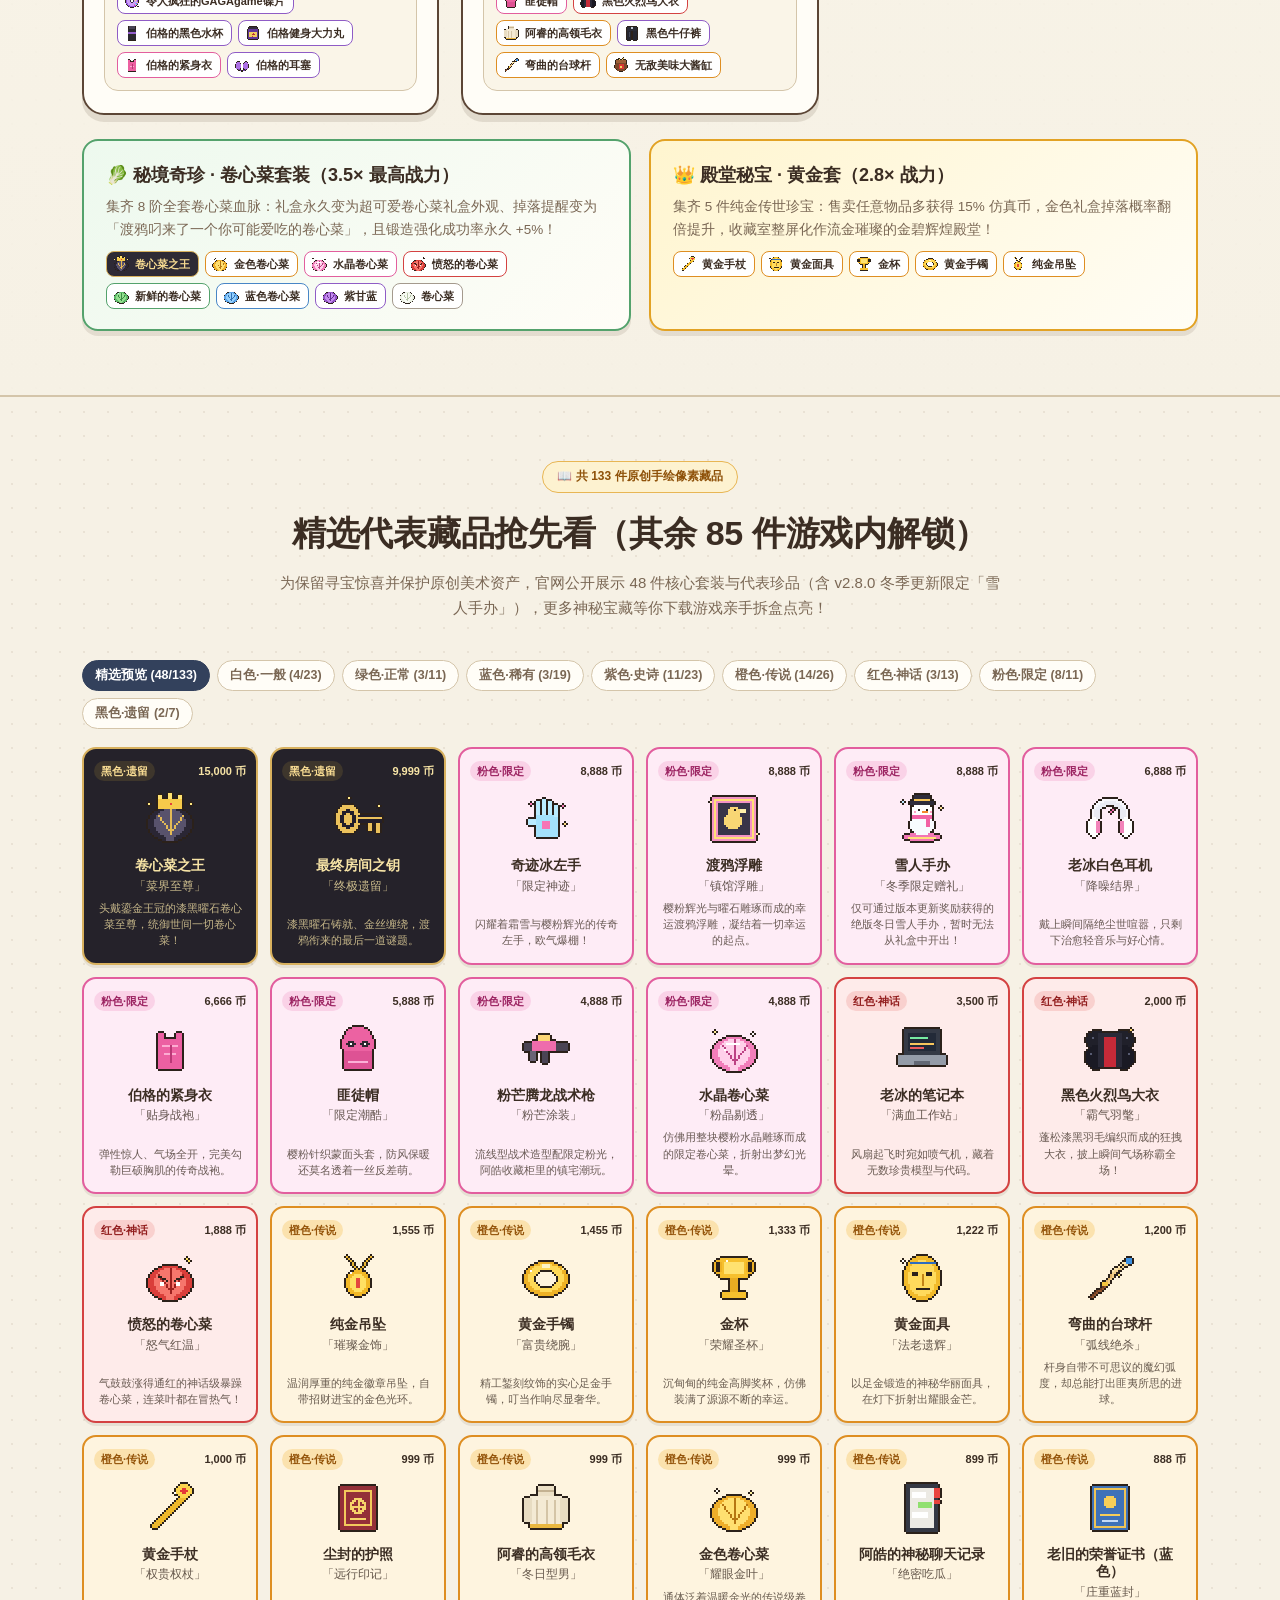
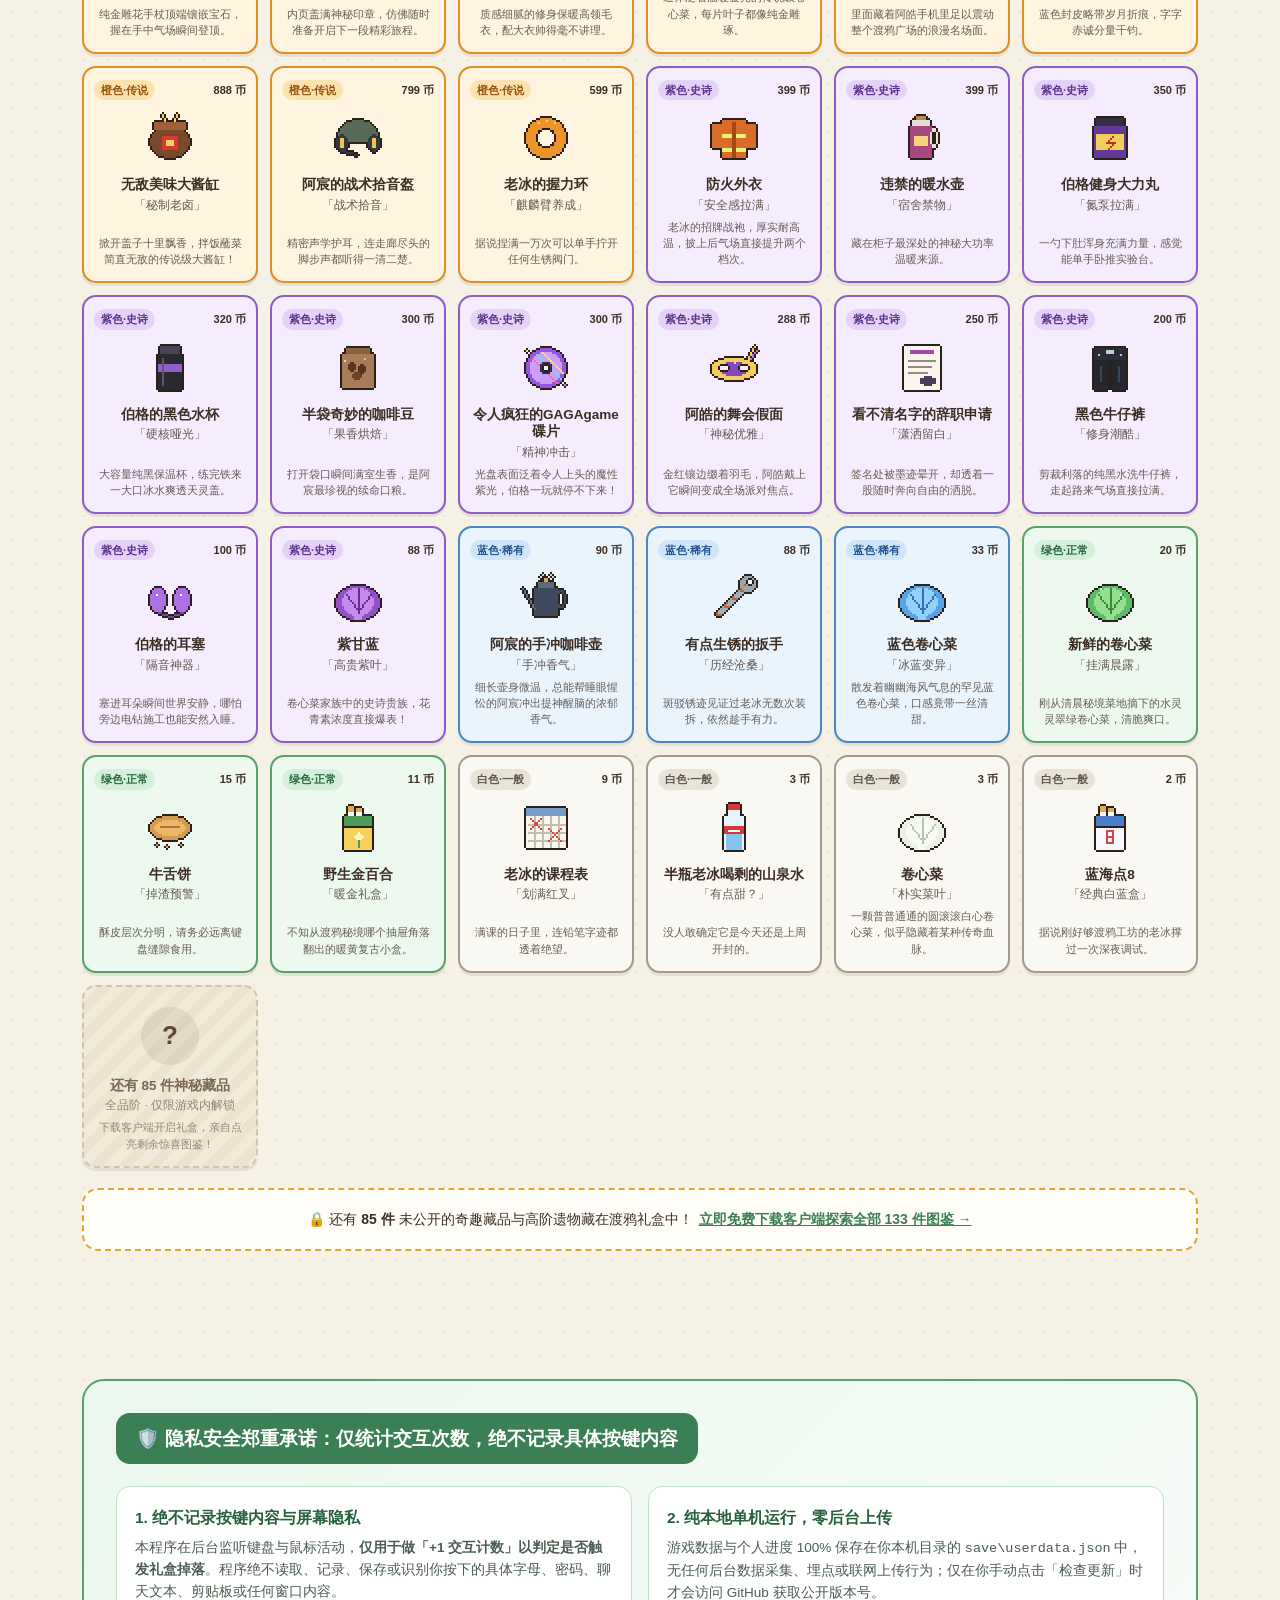
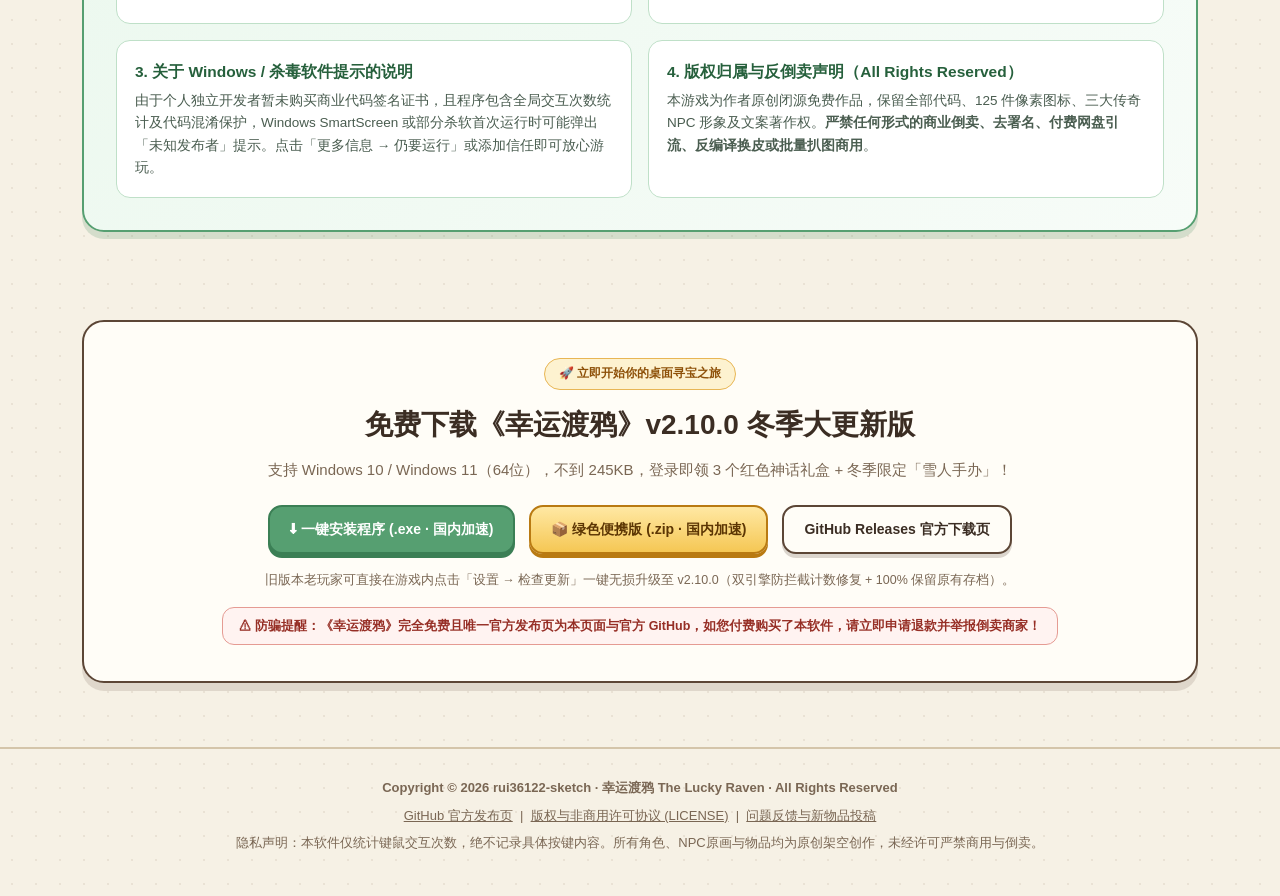
==== commit b5146093: "Update homepage to v2.10.0" ====
--- a/docs/index.html
+++ b/docs/index.html
@@ -349,9 +349,10 @@
       <a href="#top" class="brand">
         <img src="assets/raven.png" alt="幸运渡鸦图标" draggable="false" />
         <span>幸运渡鸦</span>
-        <span class="ver-pill">v2.9.0 冬季大更新</span>
+        <span class="ver-pill">v2.10.0 冬季大更新</span>
       </a>
       <nav class="nav-links">
+        <a href="./mobile/" style="color:var(--leaf-dark);">📱 手机版即玩</a>
         <a href="#features">核心玩法</a>
         <a href="#npcs">传奇NPC图鉴</a>
         <a href="#codex">精选藏品预览</a>
@@ -364,20 +365,20 @@
   <section id="top" class="hero">
     <div class="container hero-grid">
       <div>
-        <div class="eyebrow">❄️ v2.8.0 冬季福利：上线即赠 3 个红色礼盒 + 绝版限定「雪人手办」</div>
+        <div class="eyebrow">🎁 v2.10.0 手机版上线福利：全端即赠 2 个粉色限定礼盒 + 5 个金色传说礼盒！</div>
         <h1>平时敲键盘点鼠标，<br><span class="hl">渡鸦悄悄衔来彩色礼盒</span></h1>
         <p class="hero-desc">
           《幸运渡鸦 · The Lucky Raven》是一款专为上班、学习、摸鱼与打游戏打造的超轻量桌面伴侣收集游戏。静默驻留任务栏托盘，常驻内存仅约 <strong>2.6MB</strong>，每一次打字与点击都有机会掉落 8 阶神秘礼盒，收集 133 件手绘像素珍宝、锻造升阶、点亮五大传奇 NPC 专属套装！
         </p>
         <div class="hero-actions">
-          <a class="btn btn-primary" href="https://ghfast.top/https://github.com/rui36122-sketch/TheLuckyRaven/releases/download/v2.9.0/TheLuckyRaven_Setup.exe">
-            ⬇ 下载一键安装版（国内加速）
+          <a class="btn btn-primary" href="./mobile/">
+            📱 打开手机版（iOS / 安卓 PWA 即玩）
           </a>
-          <a class="btn btn-gold" href="https://ghfast.top/https://github.com/rui36122-sketch/TheLuckyRaven/releases/download/v2.9.0/TheLuckyRaven_Update.zip">
+          <a class="btn btn-gold" href="https://ghfast.top/https://github.com/rui36122-sketch/TheLuckyRaven/releases/download/v2.10.0/TheLuckyRaven_Setup.exe">
+            ⬇ 下载 Win 一键安装版
+          </a>
+          <a class="btn" href="https://ghfast.top/https://github.com/rui36122-sketch/TheLuckyRaven/releases/download/v2.10.0/TheLuckyRaven_Update.zip">
             📦 绿色便携版 ZIP
-          </a>
-          <a class="btn" href="https://github.com/rui36122-sketch/TheLuckyRaven/releases/latest" target="_blank" rel="noopener">
-            GitHub 官方源
           </a>
         </div>
         <div class="trust-strip">
@@ -694,13 +695,13 @@
     <div class="container">
       <div class="download-box">
         <div class="eyebrow">🚀 立即开始你的桌面寻宝之旅</div>
-        <h2>免费下载《幸运渡鸦》v2.9.0 冬季大更新版</h2>
+        <h2>免费下载《幸运渡鸦》v2.10.0 冬季大更新版</h2>
         <p>支持 Windows 10 / Windows 11（64位），不到 245KB，登录即领 3 个红色神话礼盒 + 冬季限定「雪人手办」！</p>
         <div class="dl-btns">
-          <a class="btn btn-primary" href="https://ghfast.top/https://github.com/rui36122-sketch/TheLuckyRaven/releases/download/v2.9.0/TheLuckyRaven_Setup.exe">
+          <a class="btn btn-primary" href="https://ghfast.top/https://github.com/rui36122-sketch/TheLuckyRaven/releases/download/v2.10.0/TheLuckyRaven_Setup.exe">
             ⬇ 一键安装程序 (.exe · 国内加速)
           </a>
-          <a class="btn btn-gold" href="https://ghfast.top/https://github.com/rui36122-sketch/TheLuckyRaven/releases/download/v2.9.0/TheLuckyRaven_Update.zip">
+          <a class="btn btn-gold" href="https://ghfast.top/https://github.com/rui36122-sketch/TheLuckyRaven/releases/download/v2.10.0/TheLuckyRaven_Update.zip">
             📦 绿色便携版 (.zip · 国内加速)
           </a>
           <a class="btn" href="https://github.com/rui36122-sketch/TheLuckyRaven/releases/latest" target="_blank" rel="noopener">
@@ -708,7 +709,7 @@
           </a>
         </div>
         <div class="dl-note">
-          旧版本老玩家可直接在游戏内点击「设置 → 检查更新」一键无损升级至 v2.9.0（双引擎防拦截计数修复 + 100% 保留原有存档）。
+          旧版本老玩家可直接在游戏内点击「设置 → 检查更新」一键无损升级至 v2.10.0（双引擎防拦截计数修复 + 100% 保留原有存档）。
         </div>
         <div class="anti-resale">
           ⚠ 防骗提醒：《幸运渡鸦》完全免费且唯一官方发布页为本页面与官方 GitHub，如您付费购买了本软件，请立即申请退款并举报倒卖商家！
